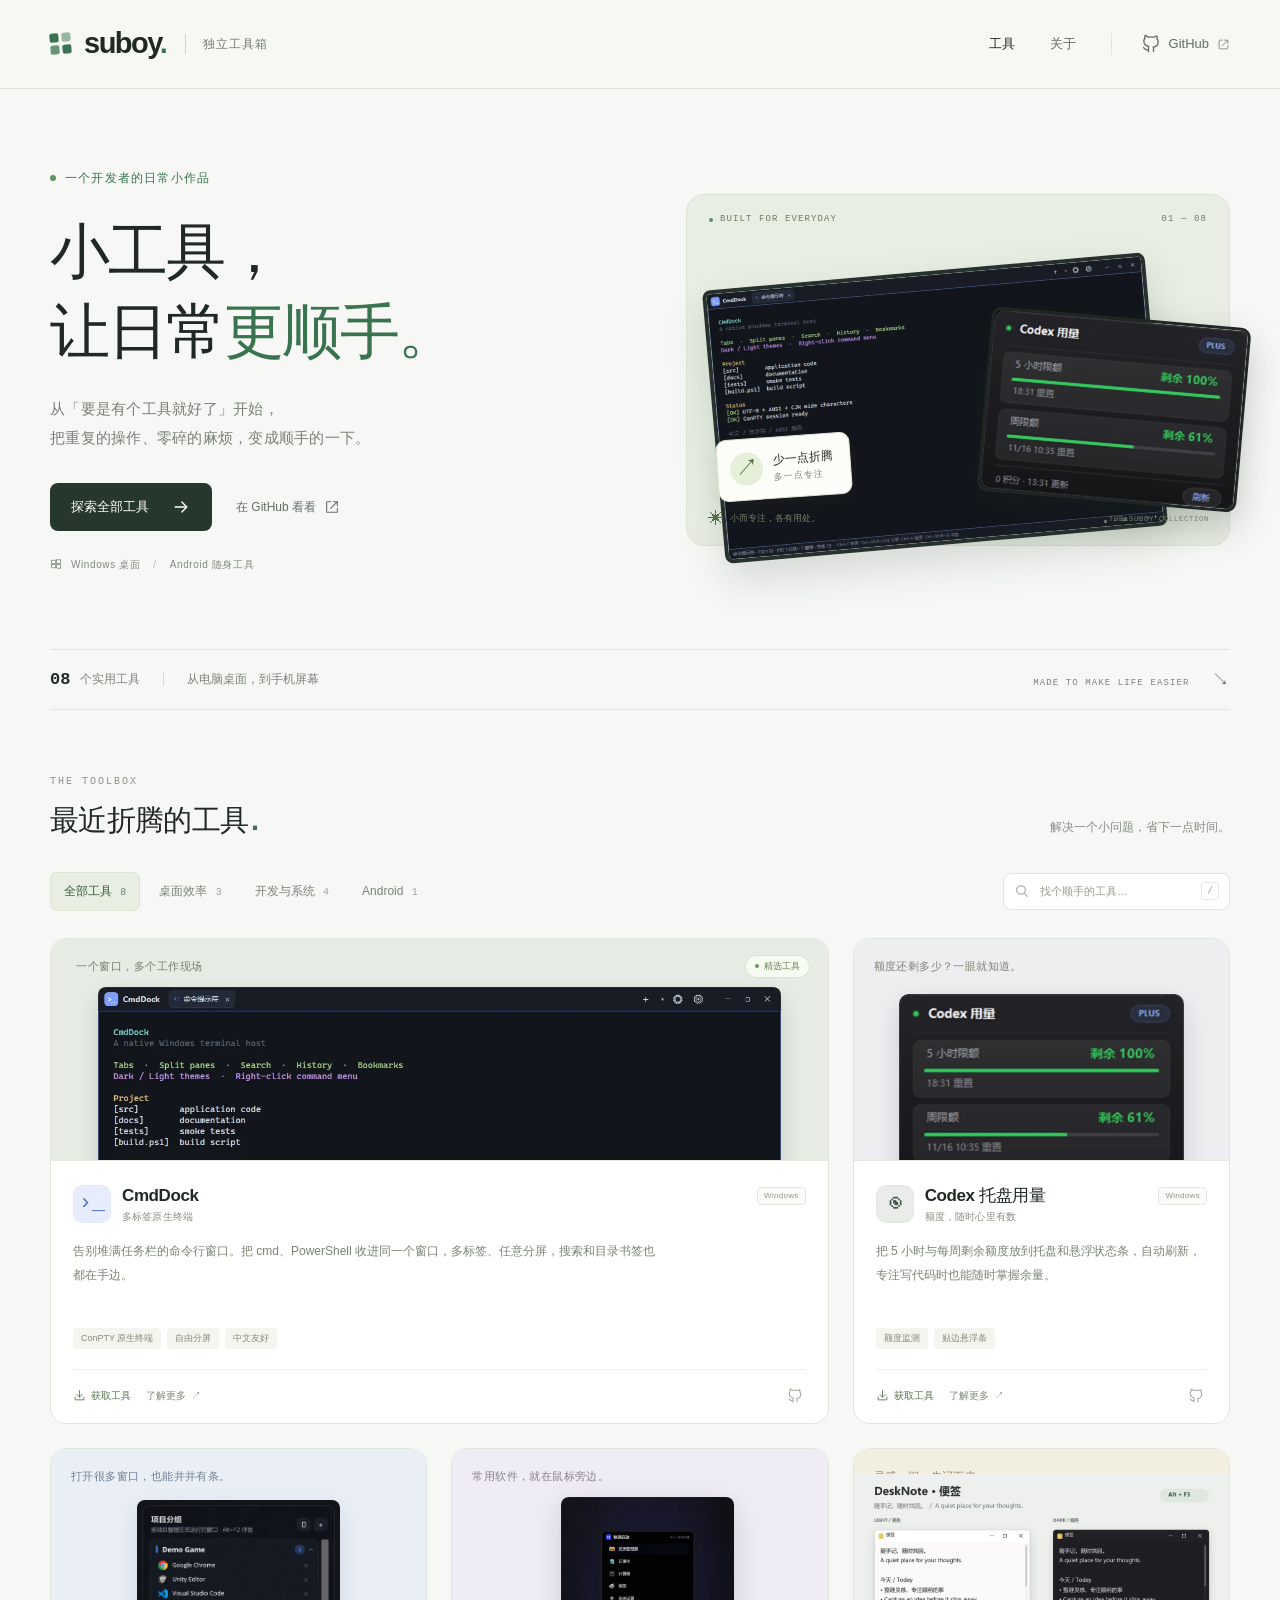
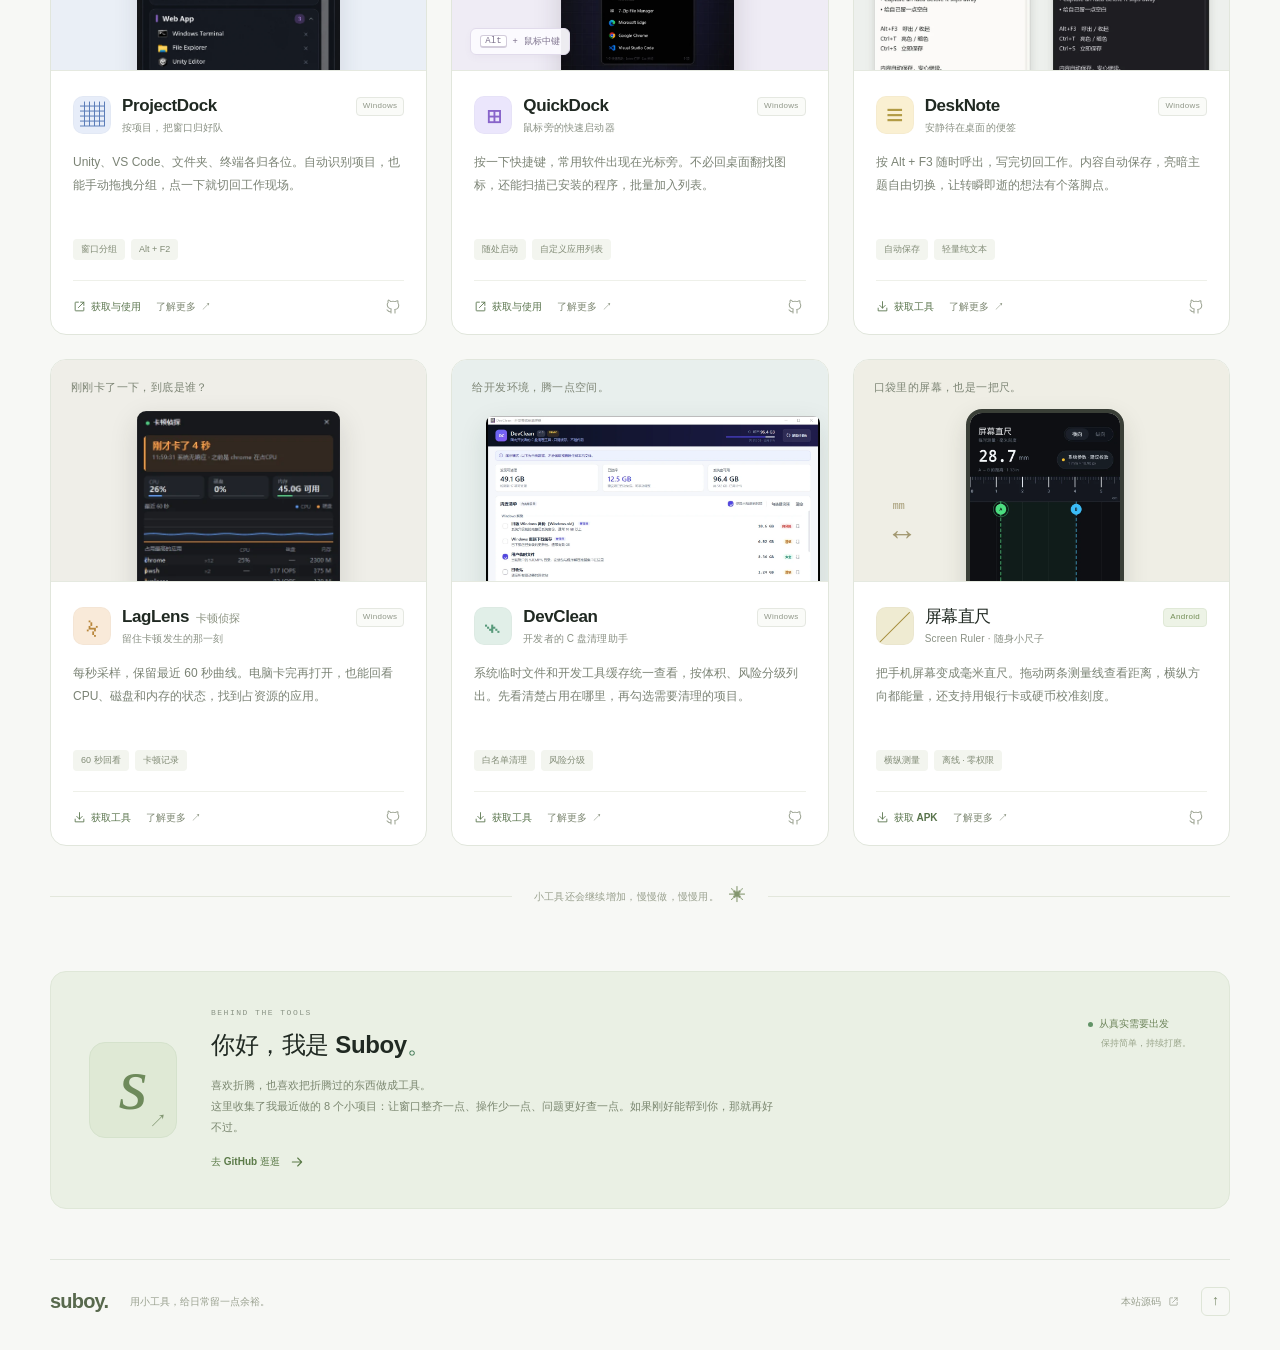
==== index.html @ eea3ead5 "Add search metadata and sitemap for Google discovery" ====
<!DOCTYPE html>
<html lang="zh-CN">
<head>
  <meta charset="UTF-8">
  <meta name="viewport" content="width=device-width, initial-scale=1">
  <meta name="theme-color" content="#f7f8f5">
  <meta name="description" content="Suboy 的个人工具箱：介绍 CmdDock、Codex 托盘用量、DeskNote、DevClean、LagLens、ProjectDock、QuickDock 和屏幕直尺。为 Windows 和 Android 做一些顺手的小工具。">
  <link rel="canonical" href="https://suboy1219.github.io/suboy/">
  <link rel="sitemap" type="application/xml" href="./sitemap.xml">
  <meta property="og:title" content="Suboy · 把日常，变顺手">
  <meta property="og:description" content="8 个从真实需要出发的小工具。终端、桌面、系统诊断，还有口袋里的直尺。">
  <meta property="og:type" content="website">
  <meta property="og:url" content="https://suboy1219.github.io/suboy/">
  <meta property="og:locale" content="zh_CN">
  <title>Suboy 工具箱 · Windows 效率工具与 Android 应用</title>
  <link rel="icon" href="./assets/favicon.svg" type="image/svg+xml">
  <link rel="stylesheet" href="./styles.css">
  <script src="./app.js" defer></script>
</head>
<body>
  <a class="skip-link" href="#tools">跳到工具列表</a>
  <svg class="icon-definitions" xmlns="http://www.w3.org/2000/svg" aria-hidden="true">
    <symbol id="i-arrow" viewBox="0 0 24 24"><path d="M5 12h14m-6-6 6 6-6 6"/></symbol>
    <symbol id="i-external" viewBox="0 0 24 24"><path d="M14 4h6v6m0-6L10 14m0-10H5a1 1 0 0 0-1 1v14a1 1 0 0 0 1 1h14a1 1 0 0 0 1-1v-5"/></symbol>
    <symbol id="i-download" viewBox="0 0 24 24"><path d="M12 3v12m-5-5 5 5 5-5M4 15v5h16v-5"/></symbol>
    <symbol id="i-search" viewBox="0 0 24 24"><circle cx="10.5" cy="10.5" r="6.5"/><path d="m16 16 4 4"/></symbol>
    <symbol id="i-github" viewBox="0 0 24 24"><path d="M9 19c-4.3 1.3-4.3-2.2-6-2.7m12 5v-3.5c0-1 .1-1.5-.5-2.1 3-.3 6.1-1.5 6.1-6.8 0-1.5-.5-2.7-1.4-3.6.2-.3.6-1.8-.1-3.6 0 0-1.1-.4-3.7 1.4a13 13 0 0 0-6.8 0C6 .3 4.9.7 4.9.7c-.7 1.8-.3 3.3-.1 3.6-.9.9-1.4 2.1-1.4 3.6 0 5.3 3.1 6.5 6.1 6.8-.5.5-.6 1.2-.5 2.1v4.5" transform="translate(0 1) scale(1 .94)"/></symbol>
    <symbol id="i-windows" viewBox="0 0 24 24"><path d="m3 5 8-1v7H3V5Zm10-1 8-1v8h-8V4ZM3 13h8v7l-8-1v-6Zm10 0h8v8l-8-1v-7Z"/></symbol>
    <symbol id="i-check" viewBox="0 0 24 24"><path d="m5 12 4 4L19 6"/></symbol>
    <symbol id="i-close" viewBox="0 0 24 24"><path d="m6 6 12 12M6 18 18 6"/></symbol>
  </svg>

  <header class="site-header">
    <div class="container header-inner">
      <a class="brand" href="#" aria-label="Suboy 首页"><span class="brand-mark" aria-hidden="true"><i></i><i></i><i></i><i></i></span><span>suboy<span class="brand-period">.</span></span><span class="brand-label">独立工具箱</span></a>
      <nav aria-label="主导航"><a class="nav-current" href="#tools">工具</a><a href="#about">关于</a><a class="nav-github" href="https://github.com/suboy1219" target="_blank" rel="noopener noreferrer"><svg class="icon"><use href="#i-github"/></svg>GitHub<svg class="icon small"><use href="#i-external"/></svg></a></nav>
    </div>
  </header>

  <main>
    <section class="hero container" aria-labelledby="hero-title">
      <div class="hero-copy">
        <p class="eyebrow"><span class="status-dot"></span>一个开发者的日常小作品</p>
        <h1 id="hero-title">小工具，<br>让日常<span class="green">更顺手。</span></h1>
        <p class="hero-description">从「要是有个工具就好了」开始，<br class="desktop-break">把重复的操作、零碎的麻烦，变成顺手的一下。</p>
        <div class="hero-actions"><a class="button button-dark" href="#tools">探索全部工具<svg class="icon"><use href="#i-arrow"/></svg></a><a class="hero-source" href="https://github.com/suboy1219" target="_blank" rel="noopener noreferrer">在 GitHub 看看<svg class="icon small"><use href="#i-external"/></svg></a></div>
        <p class="hero-footnote"><svg class="icon small"><use href="#i-windows"/></svg>Windows 桌面<span class="separator">/</span>Android 随身工具</p>
      </div>
      <figure class="hero-visual" aria-label="CmdDock 和 Codex 托盘用量的界面展示">
        <div class="visual-topline"><span><span class="status-dot"></span> BUILT FOR EVERYDAY</span><span>01 — 08</span></div>
        <div class="terminal-preview"><img src="./assets/cmd-dock.webp" width="1180" height="720" alt="CmdDock 原生终端的暗色界面" fetchpriority="high"></div>
        <div class="usage-preview"><img src="./assets/codex-taskbar.webp" width="640" height="452" alt="Codex 托盘用量面板，展示五小时与每周剩余额度"></div>
        <div class="visual-sticker"><span class="sticker-icon">↗</span><div>少一点折腾<span>多一点专注</span></div></div>
        <figcaption><span class="mini-cross">✳</span>小而专注，各有用处。<span class="visual-caption-right">THE SUBOY COLLECTION</span></figcaption>
      </figure>
    </section>

    <div class="collection-strip container"><p><span class="strip-number">08</span> 个实用工具<span class="strip-divider"></span>从电脑桌面，到手机屏幕</p><span class="strip-note">MADE TO MAKE LIFE EASIER <span>↘</span></span></div>

    <section class="tools-section container" id="tools" aria-labelledby="tools-title">
      <div class="section-heading"><div><p class="section-kicker">THE TOOLBOX</p><h2 id="tools-title">最近折腾的工具<span class="heading-dot">.</span></h2></div><p>解决一个小问题，省下一点时间。</p></div>
      <div class="toolbar" hidden>
        <div class="filters" role="group" aria-label="按工具类别筛选">
          <button class="filter active" type="button" data-filter="all" aria-pressed="true">全部工具 <span>8</span></button>
          <button class="filter" type="button" data-filter="desktop" aria-pressed="false">桌面效率 <span>3</span></button>
          <button class="filter" type="button" data-filter="dev" aria-pressed="false">开发与系统 <span>4</span></button>
          <button class="filter" type="button" data-filter="android" aria-pressed="false">Android <span>1</span></button>
        </div>
        <label class="search-box"><svg class="icon"><use href="#i-search"/></svg><input id="tool-search" type="search" placeholder="找个顺手的工具…" aria-label="搜索工具" maxlength="100" autocomplete="off"><span class="search-hint" aria-hidden="true">/</span></label>
      </div>
      <p class="sr-only" id="results-status" role="status" aria-live="polite" aria-atomic="true">显示全部 8 个工具</p>

      <div class="tool-grid" id="tool-grid">
        <article class="tool-card featured" data-id="cmd-dock" data-category="dev" data-keywords="terminal powershell cmd 终端 命令行 分屏">
          <div class="card-visual terminal-visual"><span class="visual-label">一个窗口，多个工作现场</span><img src="./assets/cmd-dock.webp" width="1180" height="720" alt="CmdDock 暗色终端界面" loading="lazy"><span class="featured-label"><span class="status-dot"></span>精选工具</span></div>
          <div class="card-content"><div class="card-title-row"><span class="app-icon cmd-icon" aria-hidden="true">›_</span><div><h3>CmdDock</h3><span class="tool-subtitle">多标签原生终端</span></div><span class="platform">Windows</span></div><p class="card-description">告别堆满任务栏的命令行窗口。把 cmd、PowerShell 收进同一个窗口，多标签、任意分屏，搜索和目录书签也都在手边。</p><div class="tags"><span>ConPTY 原生终端</span><span>自由分屏</span><span>中文友好</span></div><div class="card-footer"><a class="download-link" href="https://github.com/suboy1219/cmd-dock/releases/latest" target="_blank" rel="noopener noreferrer"><svg class="icon small"><use href="#i-download"/></svg>获取工具</a><button type="button" class="detail-button" hidden>了解更多 <span aria-hidden="true">↗</span></button><a class="source-link" href="https://github.com/suboy1219/cmd-dock" target="_blank" rel="noopener noreferrer" aria-label="CmdDock 源码"><svg class="icon"><use href="#i-github"/></svg></a></div></div>
        </article>

        <article class="tool-card" data-id="codex-taskbar" data-category="dev" data-keywords="codex ai quota 额度 用量 托盘 5h weekly">
          <div class="card-visual codex-visual"><div class="preview-caption">额度还剩多少？一眼就知道。</div><img src="./assets/codex-taskbar.webp" width="640" height="452" alt="Codex 托盘用量界面示例" loading="lazy"></div>
          <div class="card-content"><div class="card-title-row"><span class="app-icon codex-icon" aria-hidden="true">◉</span><div><h3>Codex 托盘用量</h3><span class="tool-subtitle">额度，随时心里有数</span></div><span class="platform">Windows</span></div><p class="card-description">把 5 小时与每周剩余额度放到托盘和悬浮状态条，自动刷新，专注写代码时也能随时掌握余量。</p><div class="tags"><span>额度监测</span><span>贴边悬浮条</span></div><div class="card-footer"><a class="download-link" href="https://github.com/suboy1219/codex-taskbar/releases/latest" target="_blank" rel="noopener noreferrer"><svg class="icon small"><use href="#i-download"/></svg>获取工具</a><button type="button" class="detail-button" hidden>了解更多 <span aria-hidden="true">↗</span></button><a class="source-link" href="https://github.com/suboy1219/codex-taskbar" target="_blank" rel="noopener noreferrer" aria-label="Codex 托盘用量源码"><svg class="icon"><use href="#i-github"/></svg></a></div></div>
        </article>

        <article class="tool-card" data-id="project-dock" data-category="desktop" data-keywords="项目 窗口 分组 切换 unity vscode alt f2">
          <div class="card-visual project-visual"><div class="preview-caption">打开很多窗口，也能井井有条。</div><img src="./assets/project-dock.webp" width="915" height="1719" alt="ProjectDock 按项目归组的窗口列表，项目名为演示内容" loading="lazy"></div>
          <div class="card-content"><div class="card-title-row"><span class="app-icon project-icon" aria-hidden="true">▦</span><div><h3>ProjectDock</h3><span class="tool-subtitle">按项目，把窗口归好队</span></div><span class="platform">Windows</span></div><p class="card-description">Unity、VS Code、文件夹、终端各归各位。自动识别项目，也能手动拖拽分组，点一下就切回工作现场。</p><div class="tags"><span>窗口分组</span><span>Alt + F2</span></div><div class="card-footer"><a class="download-link" href="https://github.com/suboy1219/project-dock" target="_blank" rel="noopener noreferrer"><svg class="icon small"><use href="#i-external"/></svg>获取与使用</a><button type="button" class="detail-button" hidden>了解更多 <span aria-hidden="true">↗</span></button><a class="source-link" href="https://github.com/suboy1219/project-dock" target="_blank" rel="noopener noreferrer" aria-label="ProjectDock 源码"><svg class="icon"><use href="#i-github"/></svg></a></div></div>
        </article>

        <article class="tool-card" data-id="quick-dock" data-category="desktop" data-keywords="启动器 launcher 快捷 程序 鼠标 alt 中键">
          <div class="card-visual quick-visual"><div class="preview-caption">常用软件，就在鼠标旁边。</div><img src="./assets/quick-dock.webp" width="560" height="650" alt="QuickDock 鼠标旁的快速启动菜单" loading="lazy"><span class="shortcut-chip"><kbd>Alt</kbd><span>+</span><span>鼠标中键</span></span></div>
          <div class="card-content"><div class="card-title-row"><span class="app-icon quick-icon" aria-hidden="true">⊞</span><div><h3>QuickDock</h3><span class="tool-subtitle">鼠标旁的快速启动器</span></div><span class="platform">Windows</span></div><p class="card-description">按一下快捷键，常用软件出现在光标旁。不必回桌面翻找图标，还能扫描已安装的程序，批量加入列表。</p><div class="tags"><span>随处启动</span><span>自定义应用列表</span></div><div class="card-footer"><a class="download-link" href="https://github.com/suboy1219/quick-dock" target="_blank" rel="noopener noreferrer"><svg class="icon small"><use href="#i-external"/></svg>获取与使用</a><button type="button" class="detail-button" hidden>了解更多 <span aria-hidden="true">↗</span></button><a class="source-link" href="https://github.com/suboy1219/quick-dock" target="_blank" rel="noopener noreferrer" aria-label="QuickDock 源码"><svg class="icon"><use href="#i-github"/></svg></a></div></div>
        </article>

        <article class="tool-card" data-id="desk-note" data-category="desktop" data-keywords="note 便签 笔记 灵感 文本 alt f3 自动保存">
          <div class="card-visual note-visual"><div class="preview-caption">灵感一闪，先记下来。</div><img src="./assets/desk-note.webp" width="1040" height="780" alt="DeskNote 亮色和暗色主题界面示意，非实机截图" loading="lazy"></div>
          <div class="card-content"><div class="card-title-row"><span class="app-icon note-icon" aria-hidden="true">≡</span><div><h3>DeskNote</h3><span class="tool-subtitle">安静待在桌面的便签</span></div><span class="platform">Windows</span></div><p class="card-description">按 Alt + F3 随时呼出，写完切回工作。内容自动保存，亮暗主题自由切换，让转瞬即逝的想法有个落脚点。</p><div class="tags"><span>自动保存</span><span>轻量纯文本</span></div><div class="card-footer"><a class="download-link" href="https://github.com/suboy1219/desk-note/releases/latest" target="_blank" rel="noopener noreferrer"><svg class="icon small"><use href="#i-download"/></svg>获取工具</a><button type="button" class="detail-button" hidden>了解更多 <span aria-hidden="true">↗</span></button><a class="source-link" href="https://github.com/suboy1219/desk-note" target="_blank" rel="noopener noreferrer" aria-label="DeskNote 源码"><svg class="icon"><use href="#i-github"/></svg></a></div></div>
        </article>

        <article class="tool-card" data-id="lag-lens" data-category="dev" data-keywords="卡顿 性能 cpu 内存 硬盘 监控 托盘 诊断">
          <div class="card-visual lag-visual"><div class="preview-caption">刚刚卡了一下，到底是谁？</div><img src="./assets/lag-lens.webp" width="420" height="586" alt="LagLens 卡顿诊断面板，使用模拟负载数据" loading="lazy"></div>
          <div class="card-content"><div class="card-title-row"><span class="app-icon lag-icon" aria-hidden="true">ϟ</span><div><h3>LagLens <span class="title-alias">卡顿侦探</span></h3><span class="tool-subtitle">留住卡顿发生的那一刻</span></div><span class="platform">Windows</span></div><p class="card-description">每秒采样，保留最近 60 秒曲线。电脑卡完再打开，也能回看 CPU、磁盘和内存的状态，找到占资源的应用。</p><div class="tags"><span>60 秒回看</span><span>卡顿记录</span></div><div class="card-footer"><a class="download-link" href="https://github.com/suboy1219/lag-lens/releases/latest" target="_blank" rel="noopener noreferrer"><svg class="icon small"><use href="#i-download"/></svg>获取工具</a><button type="button" class="detail-button" hidden>了解更多 <span aria-hidden="true">↗</span></button><a class="source-link" href="https://github.com/suboy1219/lag-lens" target="_blank" rel="noopener noreferrer" aria-label="LagLens 源码"><svg class="icon"><use href="#i-github"/></svg></a></div></div>
        </article>

        <article class="tool-card" data-id="dev-clean" data-category="dev" data-keywords="DevClean C盘 清理 缓存 npm gradle docker 磁盘 空间">
          <div class="card-visual clean-visual"><div class="preview-caption">给开发环境，腾一点空间。</div><img src="./assets/dev-clean.webp" width="1200" height="840" alt="DevClean 缓存清理界面，容量及缓存为演示数据" loading="lazy"></div>
          <div class="card-content"><div class="card-title-row"><span class="app-icon clean-icon" aria-hidden="true">⌁</span><div><h3>DevClean</h3><span class="tool-subtitle">开发者的 C 盘清理助手</span></div><span class="platform">Windows</span></div><p class="card-description">系统临时文件和开发工具缓存统一查看，按体积、风险分级列出。先看清楚占用在哪里，再勾选需要清理的项目。</p><div class="tags"><span>白名单清理</span><span>风险分级</span></div><div class="card-footer"><a class="download-link" href="https://github.com/suboy1219/DevClean/releases/latest" target="_blank" rel="noopener noreferrer"><svg class="icon small"><use href="#i-download"/></svg>获取工具</a><button type="button" class="detail-button" hidden>了解更多 <span aria-hidden="true">↗</span></button><a class="source-link" href="https://github.com/suboy1219/DevClean" target="_blank" rel="noopener noreferrer" aria-label="DevClean 源码"><svg class="icon"><use href="#i-github"/></svg></a></div></div>
        </article>

        <article class="tool-card" data-id="screen-ruler" data-category="android" data-keywords="直尺 测量 毫米 mm 标尺 尺子 android 安卓 手机">
          <div class="card-visual ruler-visual"><div class="preview-caption">口袋里的屏幕，也是一把尺。</div><img src="./assets/screen-ruler.webp" width="540" height="1170" alt="屏幕直尺 Android 应用，两条测量线显示毫米距离" loading="lazy"><span class="ruler-decoration" aria-hidden="true">mm<br><b>↔</b></span></div>
          <div class="card-content"><div class="card-title-row"><span class="app-icon ruler-icon" aria-hidden="true">╱</span><div><h3>屏幕直尺</h3><span class="tool-subtitle">Screen Ruler · 随身小尺子</span></div><span class="platform android-platform">Android</span></div><p class="card-description">把手机屏幕变成毫米直尺。拖动两条测量线查看距离，横纵方向都能量，还支持用银行卡或硬币校准刻度。</p><div class="tags"><span>横纵测量</span><span>离线 · 零权限</span></div><div class="card-footer"><a class="download-link" href="https://github.com/suboy1219/screen-ruler/blob/main/dist/ScreenRuler-1.0.1.apk" target="_blank" rel="noopener noreferrer"><svg class="icon small"><use href="#i-download"/></svg>获取 APK</a><button type="button" class="detail-button" hidden>了解更多 <span aria-hidden="true">↗</span></button><a class="source-link" href="https://github.com/suboy1219/screen-ruler" target="_blank" rel="noopener noreferrer" aria-label="屏幕直尺源码"><svg class="icon"><use href="#i-github"/></svg></a></div></div>
        </article>
      </div>
      <div class="empty-state" id="empty-state" hidden><svg class="icon"><use href="#i-search"/></svg><h3>暂时没有找到这个工具</h3><p>换个关键词，或者看看全部工具。</p><button type="button" class="button button-dark" id="reset-search">查看全部工具</button></div>
      <div class="collection-end"><span></span><p>小工具还会继续增加，慢慢做，慢慢用。<span aria-hidden="true">✳</span></p><span></span></div>
    </section>

    <section class="about-section container" id="about" aria-labelledby="about-title">
      <div class="about-monogram" aria-hidden="true">s<span>↗</span></div>
      <div class="about-copy"><p class="section-kicker">BEHIND THE TOOLS</p><h2 id="about-title">你好，我是 Suboy<span class="green">。</span></h2><p>喜欢折腾，也喜欢把折腾过的东西做成工具。<br>这里收集了我最近做的 8 个小项目：让窗口整齐一点、操作少一点、问题更好查一点。如果刚好能帮到你，那就再好不过。</p><a href="https://github.com/suboy1219" target="_blank" rel="noopener noreferrer">去 GitHub 逛逛<svg class="icon small"><use href="#i-arrow"/></svg></a></div>
      <div class="about-note"><span class="status-dot"></span>从真实需要出发<span>保持简单，持续打磨。</span></div>
    </section>
  </main>

  <footer class="site-footer container"><a class="footer-brand" href="#">suboy.</a><p>用小工具，给日常留一点余裕。</p><a href="https://github.com/suboy1219/suboy" target="_blank" rel="noopener noreferrer">本站源码<svg class="icon small"><use href="#i-external"/></svg></a><a class="back-top" href="#" aria-label="回到顶部">↑</a></footer>

  <dialog class="tool-dialog" id="tool-dialog" aria-labelledby="dialog-title" aria-describedby="dialog-description"><button class="dialog-close" type="button" aria-label="关闭工具详情" autofocus><svg class="icon"><use href="#i-close"/></svg></button><div id="dialog-content"></div></dialog>
</body>
</html>
---- styles.css ----
@charset "UTF-8";

:root{color-scheme:light;--bg:#f7f8f5;--paper:#fff;--ink:#202922;--muted:#717970;--green:#39734f;--line:#e1e6dd;--soft:#edf1e9;--radius:16px;font-family:Inter,"Segoe UI","PingFang SC","Microsoft YaHei",sans-serif;font-synthesis:none}
*,*::before,*::after{box-sizing:border-box}html{scroll-behavior:smooth;scroll-padding-top:100px}body{margin:0;background:var(--bg);color:var(--ink);font-size:14px;line-height:1.7;-webkit-font-smoothing:antialiased}body.modal-open{overflow:hidden}a{color:inherit;text-decoration:none}button,input{font:inherit}button,a,input{-webkit-tap-highlight-color:transparent}button{cursor:pointer}button:disabled{cursor:default}a,button,input{touch-action:manipulation}button{color:inherit}button:focus-visible,a:focus-visible,input:focus-visible{outline:3px solid #49825f;outline-offset:4px}img{display:block;max-width:100%;height:auto}figure,p,h1,h2,h3{margin:0}button{border:0}svg.icon{width:20px;height:20px;fill:none;stroke:currentColor;stroke-width:1.6;stroke-linecap:round;stroke-linejoin:round;flex:none}svg.small{width:16px;height:16px}.icon-definitions{position:absolute;width:0;height:0;overflow:hidden}.container{width:min(1180px,calc(100% - 80px));margin-inline:auto}.sr-only{position:absolute;width:1px;height:1px;margin:-1px;padding:0;clip:rect(0,0,0,0);overflow:hidden;white-space:nowrap;border:0}[hidden]{display:none!important}::selection{background:#d9ebd3;color:#203e29}
.skip-link{position:fixed;top:10px;left:10px;transform:translateY(-160%);z-index:20;padding:10px 20px;background:var(--ink);color:#fff;border-radius:8px}.skip-link:focus{transform:none}.site-header{border-bottom:1px solid var(--line);background:rgba(247,248,245,.95)}.header-inner{height:88px;display:flex;align-items:center;justify-content:space-between}.brand{display:flex;align-items:center;gap:12px;font-size:29px;font-weight:750;letter-spacing:-1.5px}.brand-period{color:var(--green)}.brand-label{font-size:12px;letter-spacing:1px;color:var(--muted);font-weight:400;border-left:1px solid #ced6ca;padding-left:17px;margin-left:7px}.brand-mark{display:grid;grid-template-columns:repeat(2,9px);gap:3px;transform:rotate(-5deg);margin-right:1px}.brand-mark i{width:9px;height:9px;border-radius:2px;background:var(--green)}.brand-mark i:nth-child(2){opacity:.5}.brand-mark i:nth-child(3){opacity:.75}nav{display:flex;align-items:center;gap:35px;font-size:13px}nav>a{color:#616b60;transition:color .2s}nav>a:hover,.nav-current{color:var(--ink)}.nav-current{font-weight:650}.nav-github{display:flex;align-items:center;gap:8px;border-left:1px solid var(--line);padding-left:29px}.nav-github .small{width:13px;height:13px;color:#80897e}
.hero{display:grid;grid-template-columns:1.05fr 1fr;gap:65px;padding-top:79px;padding-bottom:76px;align-items:center}.eyebrow{font-size:12px;color:var(--green);display:flex;align-items:center;gap:9px;letter-spacing:1.2px;margin-bottom:24px}.status-dot{display:inline-block;width:6px;height:6px;background:#629367;border-radius:50%;flex:none}.hero h1{font-size:clamp(42px,4.7vw,64px);font-weight:750;line-height:1.32;letter-spacing:-2px}.green{color:var(--green)}.hero h1 .green{position:relative;white-space:nowrap}.hero-description{font-size:15px;line-height:1.95;letter-spacing:.25px;color:#788074;margin-top:23px}.hero-actions{display:flex;align-items:center;gap:24px;margin-top:30px}.button{display:inline-flex;align-items:center;justify-content:center;gap:22px;border-radius:8px;padding:13px 21px;font-size:13px;font-weight:550;transition:background .2s,transform .2s}.button:hover{transform:translateY(-2px)}.button-dark{background:#26382b;color:white}.button-dark:hover{background:#38573f}.hero-source{display:flex;align-items:center;gap:8px;font-size:12px;color:#626e60}.hero-source:hover{color:var(--green)}.hero-footnote{display:flex;align-items:center;gap:9px;margin-top:25px;color:#828b7d;font-size:10px;letter-spacing:.6px}.hero-footnote svg{width:12px;height:12px}.separator{margin-inline:4px;color:#b2baac}
.hero-visual{height:352px;position:relative;border:1px solid #dce5d5;border-radius:18px;background-color:#e9eee4;background-image:radial-gradient(#b7c5b2 .7px,transparent .7px);background-size:16px 16px;isolation:isolate}.visual-topline{position:absolute;left:22px;right:22px;top:18px;display:flex;align-items:center;justify-content:space-between;color:#6a7f61;font:9px/1.5 Consolas,monospace;letter-spacing:1.1px}.visual-topline>span:first-child{display:flex;align-items:center;gap:7px}.visual-topline .status-dot{width:4px;height:4px}.terminal-preview{position:absolute;top:76px;left:26px;width:82%;transform:rotate(-5deg);border-radius:8px;overflow:hidden;box-shadow:0 18px 40px #1d352329;border:4px solid #26302c}.usage-preview{position:absolute;top:122px;right:-15px;width:48%;transform:rotate(5deg);box-shadow:0 15px 36px #1b2b2640;border:3px solid #202722;border-radius:10px;overflow:hidden}.visual-sticker{position:absolute;bottom:48px;left:30px;display:flex;align-items:center;gap:10px;background:#fcfdf8;padding:12px 17px 12px 12px;border:1px solid #e0e7d9;border-radius:10px;box-shadow:0 6px 16px #5d715616;transform:rotate(-4deg);font-size:12px;font-weight:600}.sticker-icon{font-size:23px;border-radius:50%;background:#e5efda;width:33px;height:33px;text-align:center;color:#4e6f41;line-height:31px}.visual-sticker div>span{display:block;font-size:9px;letter-spacing:1px;color:#7b8776;font-weight:400}.hero-visual figcaption{position:absolute;bottom:13px;left:21px;right:20px;display:flex;align-items:center;gap:6px;color:#72816a;font-size:9px}.mini-cross{font-size:16px;color:#526e46}.visual-caption-right{margin-left:auto;font:7px Consolas,monospace;letter-spacing:.8px}
.collection-strip{border-block:1px solid var(--line);padding-block:18px;display:flex;align-items:center;justify-content:space-between;color:#7b8476;font-size:12px}.collection-strip p{display:flex;align-items:center;gap:7px}.strip-number{font:600 17px Consolas,monospace;color:var(--ink);margin-right:3px}.strip-divider{height:13px;width:1px;background:#d5ddcf;margin-inline:16px}.strip-note{font:9px Consolas,monospace;letter-spacing:1.1px}.strip-note>span{font-size:17px;margin-left:16px;color:#608155}
.tools-section{padding-top:64px;padding-bottom:60px}.section-heading{display:flex;align-items:end;justify-content:space-between;gap:24px;margin-bottom:30px}.section-kicker{font:10px/1.5 Consolas,monospace;letter-spacing:2px;color:#8b9486;margin-bottom:10px}.section-heading h2{font-size:29px;line-height:1.5;letter-spacing:-.7px;font-weight:650}.heading-dot{color:var(--green);padding-left:3px}.section-heading>p{font-size:12px;color:#858c80;margin-bottom:5px}.toolbar{display:flex;justify-content:space-between;align-items:center;gap:20px;margin-bottom:27px}.filters{display:flex;align-items:center;gap:5px;flex-wrap:wrap}.filter{font-size:12px;background:transparent;white-space:nowrap;color:#7b8376;padding:8px 13px;border-radius:7px;border:1px solid transparent;transition:background .2s,color .2s}.filter span{font:10px Consolas,monospace;margin-left:5px;opacity:.7}.filter:hover{background:#eaf0e4;color:#3a5e3f}.filter.active{background:#e8eee1;border-color:#dce5d2;color:#385d3c;font-weight:600}.search-box{display:flex;align-items:center;background:#fff;border:1px solid #e1e5dc;border-radius:8px;gap:8px;padding:8px 10px;color:#9da497}.search-box .icon{width:16px;height:16px}.search-box input{width:155px;min-width:0;border:0;background:transparent;outline:none;font-size:11px;color:#495542;line-height:1.6}.search-box:focus-within{outline:2px solid #698b61;outline-offset:2px}.search-box input:focus-visible{outline:none}.search-box input::placeholder{color:#959d8c}.search-hint{display:flex;align-items:center;justify-content:center;font:10px Consolas,monospace;border:1px solid #e6e9e2;border-radius:3px;width:18px;height:18px;color:#9da694}
.tool-grid{display:grid;grid-template-columns:repeat(3,minmax(0,1fr));gap:24px}.tool-card{background:var(--paper);border:1px solid #e1e6dc;border-radius:var(--radius);overflow:hidden;display:flex;flex-direction:column;transition:box-shadow .2s,border-color .2s,transform .2s;min-width:0}.tool-card:hover{border-color:#bdceb6;box-shadow:0 10px 30px #39512b0b;transform:translateY(-3px)}.tool-card.featured{grid-column:span 2}.tool-grid.is-filtered .featured{grid-column:auto}.card-visual{height:222px;position:relative;overflow:hidden;flex:none;border-bottom:1px solid #e5e9e0;background:#eef1eb}.card-visual img{position:absolute;transition:transform .35s}.tool-card:hover .card-visual img{transform:translateY(-4px)}.terminal-visual{background:#e6ebe3}.terminal-visual img{width:88%;top:48px;left:6%;border-radius:8px 8px 0 0;box-shadow:0 9px 20px #1c2c2b25}.visual-label{position:absolute;top:18px;left:25px;color:#74816c;font-size:11px;letter-spacing:.5px}.featured-label{position:absolute;right:18px;top:16px;background:#fbfff5d9;border:1px solid #d7e2cf;color:#687f54;border-radius:20px;padding:3px 9px;font-size:9px;display:flex;align-items:center;gap:5px}.featured-label .status-dot{width:4px;height:4px}.preview-caption{position:absolute;top:18px;left:20px;right:20px;font-size:11px;color:#7d8575;letter-spacing:.4px}.codex-visual{background:#edeef0}.codex-visual img{top:55px;left:12%;width:76%;border-radius:10px;box-shadow:0 9px 24px #1a1d2726}.project-visual{background:#eaeff6}.project-visual .preview-caption{color:#718094}.project-visual img{top:51px;left:23%;width:54%;box-shadow:0 10px 25px #29385120;border-radius:8px}.quick-visual{background:#efecf5}.quick-visual .preview-caption{color:#87808f}.quick-visual img{top:48px;left:29%;width:46%;box-shadow:0 9px 28px #2921362b;border-radius:8px}.shortcut-chip{position:absolute;bottom:15px;left:18px;display:flex;align-items:center;gap:6px;font-size:9px;background:#fcfbffef;color:#7e738e;border:1px solid #e1dbeb;border-radius:6px;padding:5px 9px;box-shadow:0 3px 7px #7563830b}.shortcut-chip kbd{font:9px Consolas,monospace;border:1px solid #d3cddb;border-bottom-width:2px;background:#fff;padding:0 4px;border-radius:3px}.note-visual{background:#f3efdf}.note-visual .preview-caption{color:#938763}.note-visual img{width:100%;top:25px;left:0}.lag-visual{background:#efeee8}.lag-visual img{top:51px;left:23%;width:54%;border-radius:9px;box-shadow:0 10px 28px #26272026}.clean-visual{background:#e8efed}.clean-visual img{top:56px;left:9%;width:89%;border-radius:7px;box-shadow:0 10px 28px #17342920}.ruler-visual{background:#efeee5}.ruler-visual img{top:49px;left:30%;width:42%;border-radius:16px;border:4px solid #3a3f37;box-shadow:0 10px 24px #2d362b26}.ruler-decoration{position:absolute;bottom:23px;left:39px;color:#a29871;font:10px Consolas,monospace}.ruler-decoration b{font-size:31px;line-height:1.5;font-weight:400}.card-content{padding:22px 22px 15px;display:flex;flex-direction:column;flex:1}.card-title-row{display:flex;align-items:center;gap:11px;margin-bottom:15px}.app-icon{width:38px;height:38px;display:inline-flex;align-items:center;justify-content:center;border-radius:10px;font-size:25px;line-height:1;flex:none;box-shadow:inset 0 0 0 1px #00000005}.cmd-icon{background:#e7edfc;color:#5479ca;font-family:Consolas,monospace;font-size:22px}.codex-icon{background:#e9ece8;color:#425445;font-size:27px}.project-icon{background:#e7edf9;color:#5b7db9}.quick-icon{background:#ebe6fc;color:#8864ca;font-size:30px}.note-icon{background:#faf0d2;color:#b29b44;font-size:30px}.lag-icon{background:#f9ead9;color:#b9873c;font-size:29px}.clean-icon{background:#e1efe8;color:#589a7b;font-size:33px}.ruler-icon{background:#efebd2;color:#a48c39;font-size:30px}.card-title-row h3{font-size:17px;font-weight:650;line-height:1.5;letter-spacing:-.4px}.tool-subtitle{font-size:10px;color:#8a9184;letter-spacing:.15px;display:block}.platform{font-size:8px;letter-spacing:.3px;border:1px solid #e5e8e1;color:#919889;background:#fafbf8;padding:1px 6px;line-height:1.8;border-radius:4px;margin-left:auto;align-self:flex-start;margin-top:4px}.android-platform{background:#edf3e6;color:#758f58;border-color:#e0e9d7}.title-alias{font-size:11px;color:#89907f;letter-spacing:0;font-weight:400;margin-left:3px}.card-description{font-size:12px;color:#7b8375;line-height:1.95;min-height:70px;margin-bottom:18px}.featured .card-description{max-width:590px}.tags{display:flex;flex-wrap:wrap;gap:6px;margin-top:auto;margin-bottom:20px}.tags span{font-size:9px;line-height:1.7;border-radius:4px;background:#f3f5ef;color:#828c77;padding:3px 8px}.card-footer{display:flex;align-items:center;gap:15px;padding-top:13px;border-top:1px solid #eef0e9;min-height:38px;font-size:10px}.download-link{display:flex;align-items:center;gap:5px;color:#58734b;font-weight:550}.download-link .icon{width:13px;height:13px}.download-link:hover{text-decoration:underline;text-underline-offset:4px}.detail-button{display:flex;align-items:center;gap:5px;font-size:10px;padding:4px 0;background:transparent;color:#7e8873}.detail-button:hover{color:#366842}.source-link{margin-left:auto;color:#a0a797;display:flex;padding:3px}.source-link .icon{width:16px;height:16px}.source-link:hover{color:#3b6348}.empty-state{text-align:center;padding:65px 20px;border:1px dashed #ccd9c4;border-radius:12px;background:#fff}.empty-state>.icon{width:34px;height:34px;color:#92a185;margin-inline:auto;margin-bottom:14px}.empty-state h3{font-size:19px}.empty-state p{color:var(--muted);margin:8px 0 22px;font-size:13px}.collection-end{display:flex;align-items:center;gap:22px;margin-top:36px}.collection-end>span{height:1px;background:#e3e7dc;flex:1}.collection-end p{font-size:10px;color:#99a08e;display:flex;align-items:center;gap:10px;letter-spacing:.3px}.collection-end p>span{font-size:17px;color:#83966e}
.about-section{display:flex;align-items:center;gap:34px;background:#eaf0e4;border:1px solid #dfe7d8;border-radius:var(--radius);padding:35px 38px;margin-bottom:50px}.about-monogram{width:88px;height:96px;flex:none;position:relative;border:1px solid #d5e2cc;background:#dfe9d5;border-radius:16px;font:italic 75px/1.1 Georgia,serif;color:#6e8a5b;text-align:center}.about-monogram>span{position:absolute;bottom:7px;right:9px;font:18px/1 sans-serif;color:#829772}.about-copy{flex:1}.about-copy .section-kicker{font-size:8px;letter-spacing:1.5px;margin-bottom:6px}.about-copy h2{font-size:24px;font-weight:600;letter-spacing:-.4px;margin-bottom:9px}.about-copy>p:not(.section-kicker){color:#7b8770;line-height:1.9;font-size:11px;max-width:570px}.about-copy>a{font-size:10px;color:#5c7b49;display:inline-flex;align-items:center;gap:9px;margin-top:16px;font-weight:550}.about-note{font-size:10px;color:#6d845a;align-self:start;padding-top:8px;white-space:nowrap}.about-note .status-dot{width:5px;height:5px;margin-right:6px}.about-note>span:last-child{display:block;margin-top:4px;margin-left:13px;font-size:9px;color:#9aa58b}.site-footer{display:flex;align-items:center;gap:22px;border-top:1px solid var(--line);padding-block:24px;margin-bottom:10px;font-size:10px;color:#99a08f}.footer-brand{font-weight:750;font-size:20px;letter-spacing:-.8px;color:#58694d}.site-footer>a:nth-last-child(2){display:flex;align-items:center;gap:7px;margin-left:auto}.site-footer svg{width:11px;height:11px}.back-top{border:1px solid #dee5d7;border-radius:6px;width:29px;height:29px;display:flex;align-items:center;justify-content:center;color:#7b8c6c;font-size:14px}.back-top:hover{background:#e7eddc}
.tool-dialog{width:min(810px,calc(100% - 36px));max-height:calc(100dvh - 48px);padding:0;border:1px solid #d5dfce;border-radius:18px;color:var(--ink);background:var(--bg);box-shadow:0 30px 100px #152b2850;overscroll-behavior:contain}.tool-dialog::backdrop{background:#1b2d239c;backdrop-filter:blur(5px)}.dialog-close{position:sticky;top:14px;float:right;margin:14px 14px -50px 0;z-index:2;width:34px;height:34px;display:grid;place-items:center;border:1px solid #dce3d5;border-radius:50%;background:#ffffffed;box-shadow:0 3px 8px #0000000a}.dialog-close:hover{background:#e1ebd9}.dialog-header{padding:34px 34px 25px}.dialog-header .card-title-row{padding-right:25px}.dialog-header h2{font-size:25px;line-height:1.4}.dialog-header .app-icon{width:46px;height:46px}.dialog-description{color:#6e7a65;font-size:13px;line-height:1.95}.dialog-image{margin:0 34px;padding:22px;background:#e9ede4;border:1px solid #dce4d4;border-radius:12px;display:flex;align-items:center;justify-content:center}.dialog-image img{max-height:420px;object-fit:contain;width:auto;max-width:100%;border-radius:5px}.image-caption{font-size:10px;color:#8e9883;margin:8px 34px 20px}.dialog-details{padding:0 34px 30px}.dialog-details h3{font-size:14px;margin-top:22px;margin-bottom:10px}.dialog-features{list-style:none;padding:0;margin:0;display:grid;gap:11px}.dialog-features li{font-size:12px;color:#727f67;display:flex;align-items:flex-start;gap:9px}.dialog-features .icon{color:#6f9360;width:15px;height:15px;margin-top:3px}.requirements{border-left:3px solid #b8caaa;padding:9px 13px;background:#eaf0e3;color:#79886c;font-size:11px;line-height:1.9}.dialog-actions{margin-top:23px;display:flex;gap:15px;align-items:center;flex-wrap:wrap}.dialog-actions>a:last-child{display:flex;align-items:center;gap:7px;font-size:12px;color:#738166}
@media(min-width:1500px){.hero{padding-block:90px}.hero-visual{height:385px}.terminal-preview{top:80px}.usage-preview{top:138px}}
@media(max-width:1100px){.container{width:calc(100% - 56px)}.hero{gap:35px;padding-block:60px}.hero h1{font-size:49px}.hero-visual{height:320px}.hero-actions{gap:18px}.hero-source{font-size:11px}.tool-grid{gap:18px}.card-content{padding:19px 17px 14px}.card-title-row{gap:9px}.card-title-row h3{font-size:15px}.tool-subtitle{font-size:9px}.app-icon{width:33px;height:33px}.platform{font-size:7px;padding-inline:4px}.title-alias{display:block;font-size:9px;line-height:1;margin:1px 0 3px}.search-box input{width:130px}.about-note{display:none}.card-visual{height:200px}.card-description{font-size:11px}.featured .card-description{min-height:64px}.tool-grid.is-filtered .featured .card-description{min-height:70px}.filter{padding-inline:10px}}
@media(max-width:850px){.hero{grid-template-columns:1fr 1fr;gap:28px}.hero h1{font-size:40px}.hero-description{font-size:12px}.hero-visual{height:280px}.terminal-preview{top:67px}.usage-preview{top:120px;right:-8px}.visual-sticker{bottom:44px;left:16px;padding:8px 11px;font-size:10px}.visual-caption-right{display:none}.hero-actions{gap:14px;flex-wrap:wrap}.hero-footnote{font-size:9px}.button{padding:11px 17px;font-size:12px}.tool-grid{grid-template-columns:repeat(2,minmax(0,1fr));gap:20px}.tool-card.featured{grid-column:auto}.card-visual{height:215px}.terminal-visual img{width:90%;left:5%;top:60px}.visual-label{font-size:10px;left:17px}.featured-label{right:12px;top:16px;font-size:8px}.card-title-row h3{font-size:17px}.tool-subtitle{font-size:10px}.card-content{padding:20px}.card-description{font-size:12px;min-height:70px}.app-icon{width:36px;height:36px}.platform{font-size:8px}.title-alias{display:inline;font-size:10px}.toolbar{flex-wrap:wrap;gap:14px}.filters{gap:6px}.search-box{width:100%;padding-block:10px}.search-box input{width:100%;flex:1}.search-hint{display:none}.section-heading{align-items:start}.section-heading>p{align-self:end;font-size:10px}.strip-note{font-size:7px;letter-spacing:.6px}.strip-divider{margin-inline:8px}.about-section{gap:25px;padding:30px}.tools-section{padding-top:45px}.card-footer{gap:13px}}
@media(max-width:600px){html{scroll-padding-top:25px}.container{width:calc(100% - 36px)}.header-inner{height:72px}.brand{font-size:27px;gap:9px}.brand-label{font-size:10px;padding-left:12px;margin-left:3px;letter-spacing:0}nav{gap:17px;font-size:12px}.nav-github{padding-left:0;border:0}.nav-github .icon:first-child{width:19px;height:19px}.nav-github{font-size:0;gap:0}.nav-github .small{display:none}.hero{grid-template-columns:1fr;padding-top:43px;padding-bottom:34px;gap:33px}.eyebrow{font-size:10px;margin-bottom:20px}.hero h1{font-size:clamp(38px,9.6vw,56px);letter-spacing:-1.5px;line-height:1.38}.hero-description{font-size:13px;margin-top:18px}.hero-actions{margin-top:22px;gap:25px}.hero-source{font-size:11px}.hero-footnote{margin-top:21px}.hero-visual{height:300px;width:100%;margin-top:5px}.terminal-preview{top:66px;left:22px;width:80%}.usage-preview{top:108px;right:12px;width:45%}.visual-topline{font-size:8px}.visual-sticker{left:24px;bottom:42px;font-size:11px}.visual-caption-right{display:block;font-size:6px}.collection-strip{padding-block:15px;font-size:10px}.strip-number{font-size:15px}.strip-divider{margin-inline:5px}.strip-note{display:none}.tools-section{padding-top:36px;padding-bottom:35px}.section-heading{margin-bottom:21px;display:block}.section-kicker{font-size:9px;margin-bottom:7px}.section-heading h2{font-size:26px}.section-heading>p{font-size:11px;margin-top:6px}.toolbar{gap:14px;margin-bottom:20px}.filters{gap:3px;width:100%;justify-content:space-between}.filter{padding:7px 8px;font-size:10px}.filter span{font-size:9px;margin-left:2px}.search-box{padding:10px 12px}.search-box input{font-size:12px}.tool-grid{grid-template-columns:minmax(0,1fr);gap:21px}.card-visual{height:232px}.card-content{padding:21px 22px 15px}.card-title-row h3{font-size:18px}.tool-subtitle{font-size:10px}.card-description{font-size:12px;min-height:0!important;margin-bottom:16px;line-height:1.95}.card-title-row{margin-bottom:14px;gap:11px}.app-icon{width:38px;height:38px}.tags{margin-bottom:16px}.tags span{font-size:10px}.platform{font-size:8px}.card-footer,.detail-button{font-size:11px}.card-footer{gap:23px}.card-footer .small{width:14px;height:14px}.terminal-visual img{width:88%;left:6%;top:52px}.codex-visual img{width:72%;left:14%;top:50px}.project-visual img{width:52%;left:24%}.quick-visual img{width:43%;left:29%}.note-visual img{top:12px}.lag-visual img{width:52%;left:24%}.clean-visual img{top:52px}.ruler-visual img{width:39%;left:32%}.featured-label{font-size:9px;top:16px;right:17px}.visual-label{top:19px}.collection-end{gap:12px;margin-top:25px}.collection-end p{font-size:8px;gap:5px;letter-spacing:0}.collection-end p>span{font-size:14px}.about-section{padding:26px 23px;gap:15px;align-items:start;margin-bottom:30px}.about-monogram{width:47px;height:54px;border-radius:11px;font-size:43px;margin-top:4px}.about-monogram>span{font-size:12px;bottom:5px;right:5px}.about-copy .section-kicker{font-size:7px;letter-spacing:1px}.about-copy h2{font-size:20px}.about-copy>p:not(.section-kicker){font-size:10px}.about-copy>p br{display:none}.site-footer{flex-wrap:wrap;gap:10px 15px;padding-block:20px;font-size:9px}.footer-brand{font-size:18px}.site-footer>p{font-size:8px}.site-footer>a:nth-last-child(2){font-size:8px}.back-top{display:none}.dialog-header{padding:30px 22px 20px}.dialog-header h2{font-size:22px}.dialog-header .card-title-row{padding-right:12px}.dialog-header .platform{display:none}.dialog-header .tool-subtitle{font-size:10px}.dialog-description{font-size:12px}.dialog-image{margin-inline:22px;padding:14px}.image-caption{margin-inline:22px;font-size:9px}.dialog-details{padding:0 22px 24px}.dialog-features li{font-size:11px}.tool-dialog{max-height:calc(100dvh - 30px)}.dialog-actions .button{gap:12px}.dialog-actions>a:last-child{font-size:11px}}
@media(prefers-reduced-motion:reduce){html{scroll-behavior:auto}*,*::before,*::after{transition:none!important;animation:none!important}}
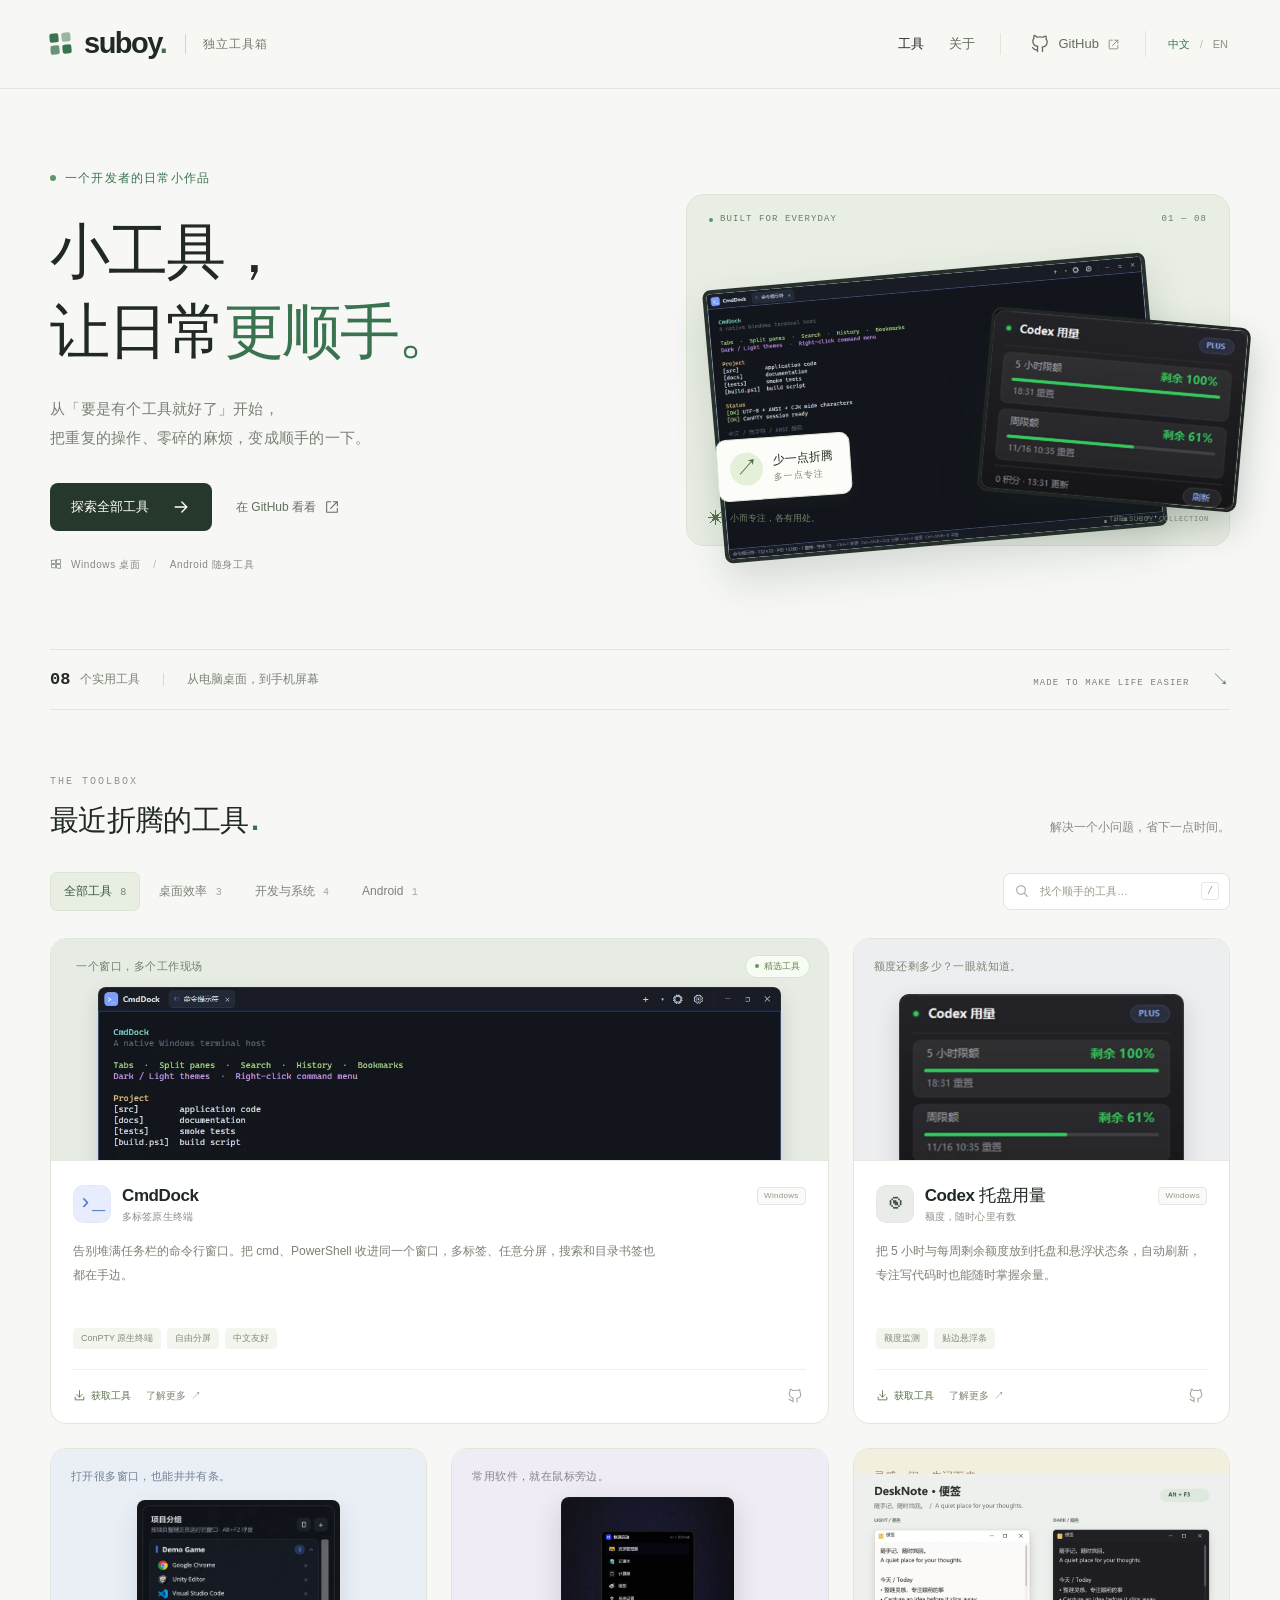
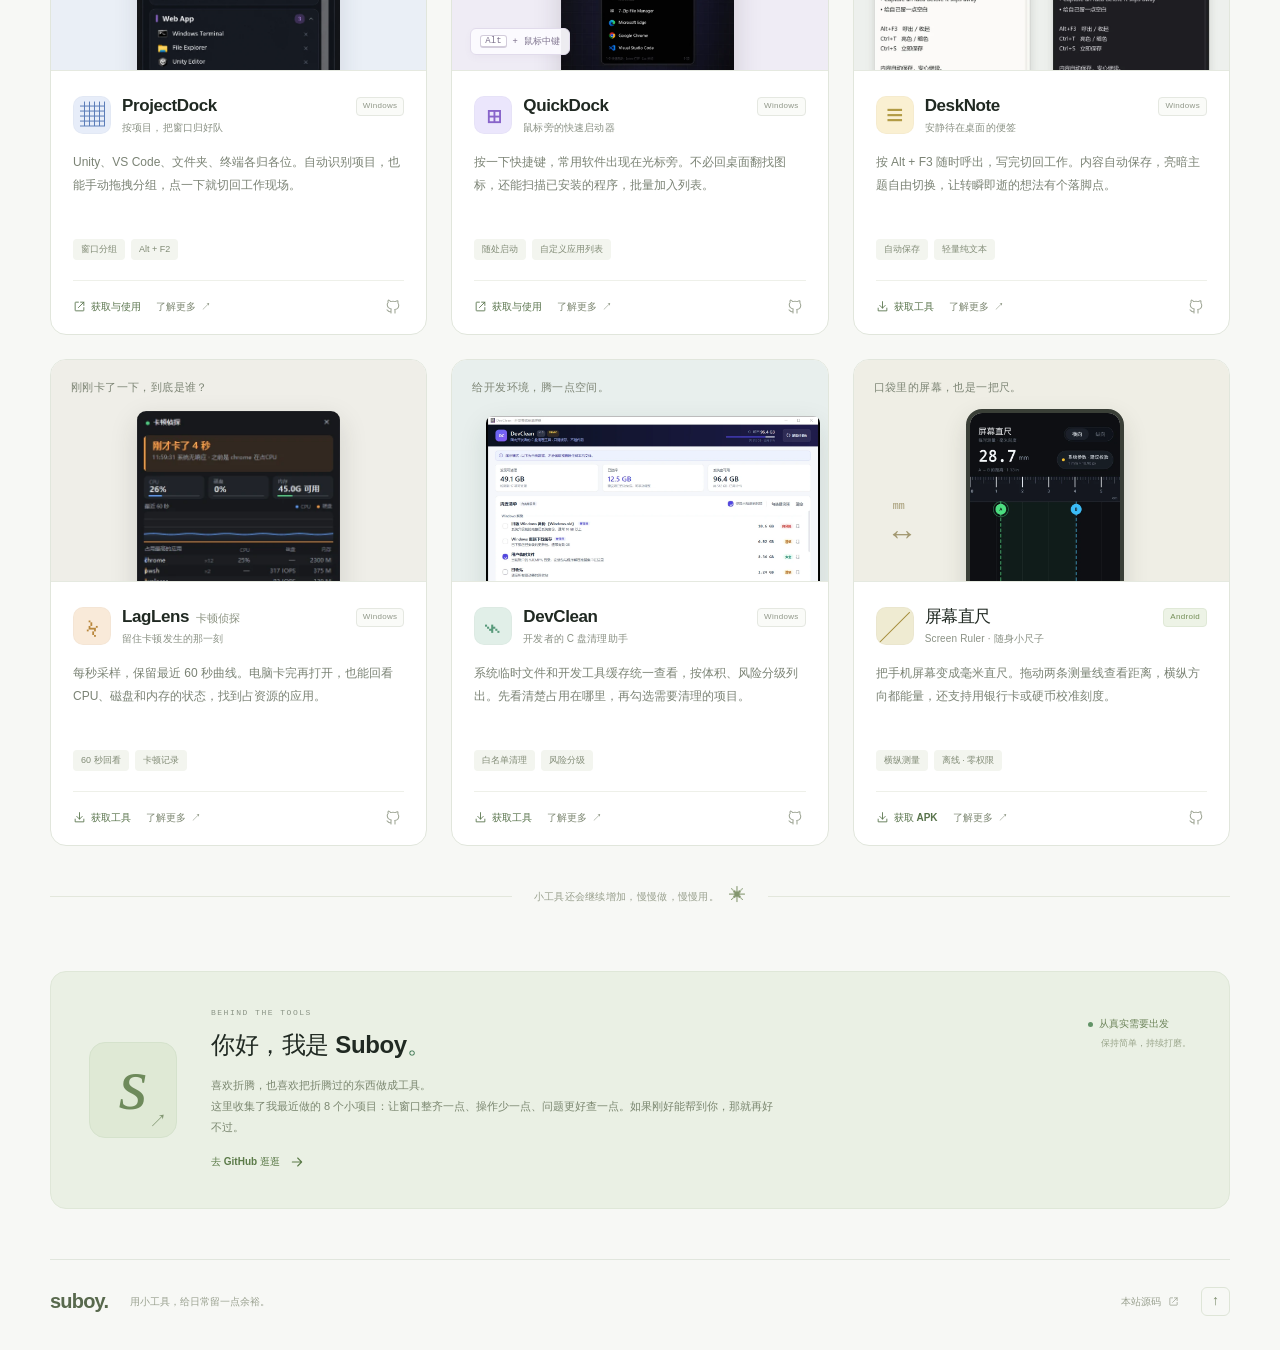
==== commit 05780166: "Add English website with language switching and bilingual search" ====
--- a/index.html
+++ b/index.html
@@ -6,15 +6,20 @@
   <meta name="theme-color" content="#f7f8f5">
   <meta name="description" content="Suboy 的个人工具箱：介绍 CmdDock、Codex 托盘用量、DeskNote、DevClean、LagLens、ProjectDock、QuickDock 和屏幕直尺。为 Windows 和 Android 做一些顺手的小工具。">
   <link rel="canonical" href="https://suboy1219.github.io/suboy/">
+  <link rel="alternate" hreflang="zh-Hans" href="https://suboy1219.github.io/suboy/">
+  <link rel="alternate" hreflang="en" href="https://suboy1219.github.io/suboy/en/">
+  <link rel="alternate" hreflang="x-default" href="https://suboy1219.github.io/suboy/">
   <link rel="sitemap" type="application/xml" href="./sitemap.xml">
   <meta property="og:title" content="Suboy · 把日常，变顺手">
   <meta property="og:description" content="8 个从真实需要出发的小工具。终端、桌面、系统诊断，还有口袋里的直尺。">
   <meta property="og:type" content="website">
   <meta property="og:url" content="https://suboy1219.github.io/suboy/">
   <meta property="og:locale" content="zh_CN">
+  <meta property="og:locale:alternate" content="en_US">
   <title>Suboy 工具箱 · Windows 效率工具与 Android 应用</title>
   <link rel="icon" href="./assets/favicon.svg" type="image/svg+xml">
   <link rel="stylesheet" href="./styles.css">
+  <script src="./locales/en.js" defer></script>
   <script src="./app.js" defer></script>
 </head>
 <body>
@@ -33,7 +38,7 @@
   <header class="site-header">
     <div class="container header-inner">
       <a class="brand" href="#" aria-label="Suboy 首页"><span class="brand-mark" aria-hidden="true"><i></i><i></i><i></i><i></i></span><span>suboy<span class="brand-period">.</span></span><span class="brand-label">独立工具箱</span></a>
-      <nav aria-label="主导航"><a class="nav-current" href="#tools">工具</a><a href="#about">关于</a><a class="nav-github" href="https://github.com/suboy1219" target="_blank" rel="noopener noreferrer"><svg class="icon"><use href="#i-github"/></svg>GitHub<svg class="icon small"><use href="#i-external"/></svg></a></nav>
+      <nav aria-label="主导航"><a class="nav-current" href="#tools">工具</a><a href="#about">关于</a><a class="nav-github" href="https://github.com/suboy1219" target="_blank" rel="noopener noreferrer"><svg class="icon"><use href="#i-github"/></svg>GitHub<svg class="icon small"><use href="#i-external"/></svg></a><span class="language-switch" role="group" aria-label="选择语言"><a href="./" lang="zh-CN" hreflang="zh-Hans" data-language="zh" aria-current="page" aria-label="切换为中文">中文</a><span aria-hidden="true">/</span><a href="./en/" lang="en" hreflang="en" data-language="en" aria-label="Switch to English">EN</a></span></nav>
     </div>
   </header>
 
--- a/styles.css
+++ b/styles.css
@@ -15,3 +15,45 @@
 @media(max-width:850px){.hero{grid-template-columns:1fr 1fr;gap:28px}.hero h1{font-size:40px}.hero-description{font-size:12px}.hero-visual{height:280px}.terminal-preview{top:67px}.usage-preview{top:120px;right:-8px}.visual-sticker{bottom:44px;left:16px;padding:8px 11px;font-size:10px}.visual-caption-right{display:none}.hero-actions{gap:14px;flex-wrap:wrap}.hero-footnote{font-size:9px}.button{padding:11px 17px;font-size:12px}.tool-grid{grid-template-columns:repeat(2,minmax(0,1fr));gap:20px}.tool-card.featured{grid-column:auto}.card-visual{height:215px}.terminal-visual img{width:90%;left:5%;top:60px}.visual-label{font-size:10px;left:17px}.featured-label{right:12px;top:16px;font-size:8px}.card-title-row h3{font-size:17px}.tool-subtitle{font-size:10px}.card-content{padding:20px}.card-description{font-size:12px;min-height:70px}.app-icon{width:36px;height:36px}.platform{font-size:8px}.title-alias{display:inline;font-size:10px}.toolbar{flex-wrap:wrap;gap:14px}.filters{gap:6px}.search-box{width:100%;padding-block:10px}.search-box input{width:100%;flex:1}.search-hint{display:none}.section-heading{align-items:start}.section-heading>p{align-self:end;font-size:10px}.strip-note{font-size:7px;letter-spacing:.6px}.strip-divider{margin-inline:8px}.about-section{gap:25px;padding:30px}.tools-section{padding-top:45px}.card-footer{gap:13px}}
 @media(max-width:600px){html{scroll-padding-top:25px}.container{width:calc(100% - 36px)}.header-inner{height:72px}.brand{font-size:27px;gap:9px}.brand-label{font-size:10px;padding-left:12px;margin-left:3px;letter-spacing:0}nav{gap:17px;font-size:12px}.nav-github{padding-left:0;border:0}.nav-github .icon:first-child{width:19px;height:19px}.nav-github{font-size:0;gap:0}.nav-github .small{display:none}.hero{grid-template-columns:1fr;padding-top:43px;padding-bottom:34px;gap:33px}.eyebrow{font-size:10px;margin-bottom:20px}.hero h1{font-size:clamp(38px,9.6vw,56px);letter-spacing:-1.5px;line-height:1.38}.hero-description{font-size:13px;margin-top:18px}.hero-actions{margin-top:22px;gap:25px}.hero-source{font-size:11px}.hero-footnote{margin-top:21px}.hero-visual{height:300px;width:100%;margin-top:5px}.terminal-preview{top:66px;left:22px;width:80%}.usage-preview{top:108px;right:12px;width:45%}.visual-topline{font-size:8px}.visual-sticker{left:24px;bottom:42px;font-size:11px}.visual-caption-right{display:block;font-size:6px}.collection-strip{padding-block:15px;font-size:10px}.strip-number{font-size:15px}.strip-divider{margin-inline:5px}.strip-note{display:none}.tools-section{padding-top:36px;padding-bottom:35px}.section-heading{margin-bottom:21px;display:block}.section-kicker{font-size:9px;margin-bottom:7px}.section-heading h2{font-size:26px}.section-heading>p{font-size:11px;margin-top:6px}.toolbar{gap:14px;margin-bottom:20px}.filters{gap:3px;width:100%;justify-content:space-between}.filter{padding:7px 8px;font-size:10px}.filter span{font-size:9px;margin-left:2px}.search-box{padding:10px 12px}.search-box input{font-size:12px}.tool-grid{grid-template-columns:minmax(0,1fr);gap:21px}.card-visual{height:232px}.card-content{padding:21px 22px 15px}.card-title-row h3{font-size:18px}.tool-subtitle{font-size:10px}.card-description{font-size:12px;min-height:0!important;margin-bottom:16px;line-height:1.95}.card-title-row{margin-bottom:14px;gap:11px}.app-icon{width:38px;height:38px}.tags{margin-bottom:16px}.tags span{font-size:10px}.platform{font-size:8px}.card-footer,.detail-button{font-size:11px}.card-footer{gap:23px}.card-footer .small{width:14px;height:14px}.terminal-visual img{width:88%;left:6%;top:52px}.codex-visual img{width:72%;left:14%;top:50px}.project-visual img{width:52%;left:24%}.quick-visual img{width:43%;left:29%}.note-visual img{top:12px}.lag-visual img{width:52%;left:24%}.clean-visual img{top:52px}.ruler-visual img{width:39%;left:32%}.featured-label{font-size:9px;top:16px;right:17px}.visual-label{top:19px}.collection-end{gap:12px;margin-top:25px}.collection-end p{font-size:8px;gap:5px;letter-spacing:0}.collection-end p>span{font-size:14px}.about-section{padding:26px 23px;gap:15px;align-items:start;margin-bottom:30px}.about-monogram{width:47px;height:54px;border-radius:11px;font-size:43px;margin-top:4px}.about-monogram>span{font-size:12px;bottom:5px;right:5px}.about-copy .section-kicker{font-size:7px;letter-spacing:1px}.about-copy h2{font-size:20px}.about-copy>p:not(.section-kicker){font-size:10px}.about-copy>p br{display:none}.site-footer{flex-wrap:wrap;gap:10px 15px;padding-block:20px;font-size:9px}.footer-brand{font-size:18px}.site-footer>p{font-size:8px}.site-footer>a:nth-last-child(2){font-size:8px}.back-top{display:none}.dialog-header{padding:30px 22px 20px}.dialog-header h2{font-size:22px}.dialog-header .card-title-row{padding-right:12px}.dialog-header .platform{display:none}.dialog-header .tool-subtitle{font-size:10px}.dialog-description{font-size:12px}.dialog-image{margin-inline:22px;padding:14px}.image-caption{margin-inline:22px;font-size:9px}.dialog-details{padding:0 22px 24px}.dialog-features li{font-size:11px}.tool-dialog{max-height:calc(100dvh - 30px)}.dialog-actions .button{gap:12px}.dialog-actions>a:last-child{font-size:11px}}
 @media(prefers-reduced-motion:reduce){html{scroll-behavior:auto}*,*::before,*::after{transition:none!important;animation:none!important}}
+
+/* Language navigation and room for the longer English copy. */
+nav {gap: 25px;}
+.language-switch {display: flex;align-items: center;gap: 8px;padding-left: 20px;border-left: 1px solid var(--line);font-size: 11px;white-space: nowrap;}
+.language-switch > span {color: #b0b9a7;font-size: 10px;}
+.language-switch a {padding: 4px 2px;color: #8a9580;}
+.language-switch a[aria-current="page"] {color: var(--green);font-weight: 650;}
+.language-switch a:hover {color: var(--green);}
+.card-title-row > div {min-width: 0;}
+.card-title-row h3 {overflow-wrap: anywhere;}
+.platform {flex-shrink: 0;}
+html:lang(en) .hero h1 {font-size: clamp(37px, 4.3vw, 58px);line-height: 1.25;letter-spacing: -1.8px;}
+html:lang(en) .hero h1 .green {white-space: normal;}
+html:lang(en) .hero-description {font-size: 14px;letter-spacing: 0;}
+html:lang(en) .tool-subtitle {line-height: 1.6;}
+html:lang(en) .title-alias {display: none;}
+html:lang(en) .collection-end p {max-width: 80%;text-align: center;}
+@media (max-width: 850px) {
+  nav {gap: 18px;}
+  .language-switch {padding-left: 14px;}
+  html:lang(en) .hero h1 {font-size: 38px;}
+  html:lang(en) .hero-description {font-size: 12px;}
+  html:lang(en) .hero-description .desktop-break {display: none;}
+  html:lang(en) .section-heading {align-items: flex-start;flex-direction: column;gap: 10px;}
+  html:lang(en) .section-heading > p {align-self: flex-start;}
+}
+@media (max-width: 700px) {
+  .brand-label {display: none;}
+}
+@media (max-width: 600px) {
+  .header-inner {gap: 10px;}
+  nav {gap: 12px;}
+  .language-switch {padding-left: 0;border-left: 0;gap: 6px;font-size: 10px;}
+  html:lang(en) .hero h1 {font-size: clamp(34px, 9vw, 52px);letter-spacing: -1.4px;}
+  html:lang(en) .hero-description {font-size: 13px;}
+  html:lang(en) .collection-strip {font-size: 9px;}
+  html:lang(en) .section-heading h2 {font-size: 25px;}
+  html:lang(en) .collection-end p {font-size: 9px;}
+  html:lang(en) .site-footer {justify-content: space-between;}
+  html:lang(en) .site-footer > p {width: 100%;order: 3;}
+  html:lang(en) .site-footer > a:nth-last-child(2) {margin-left: auto;}
+}
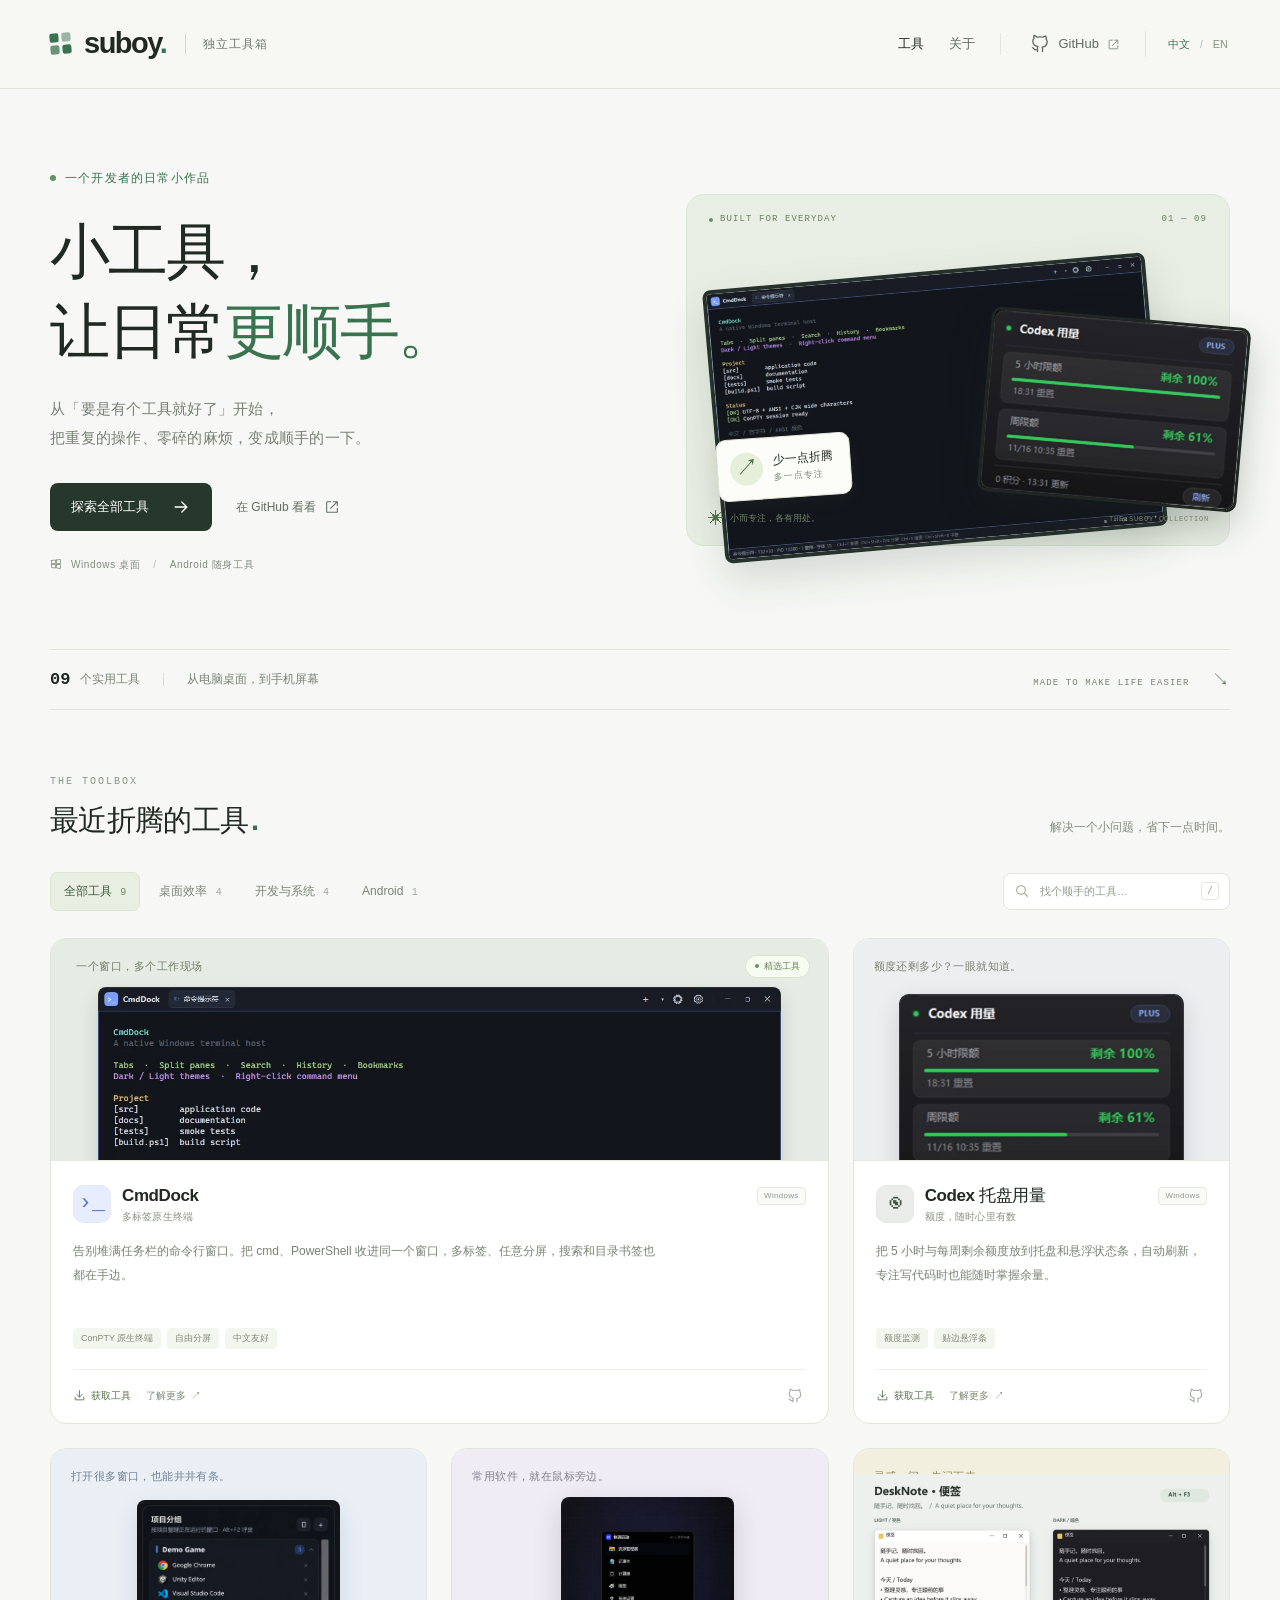
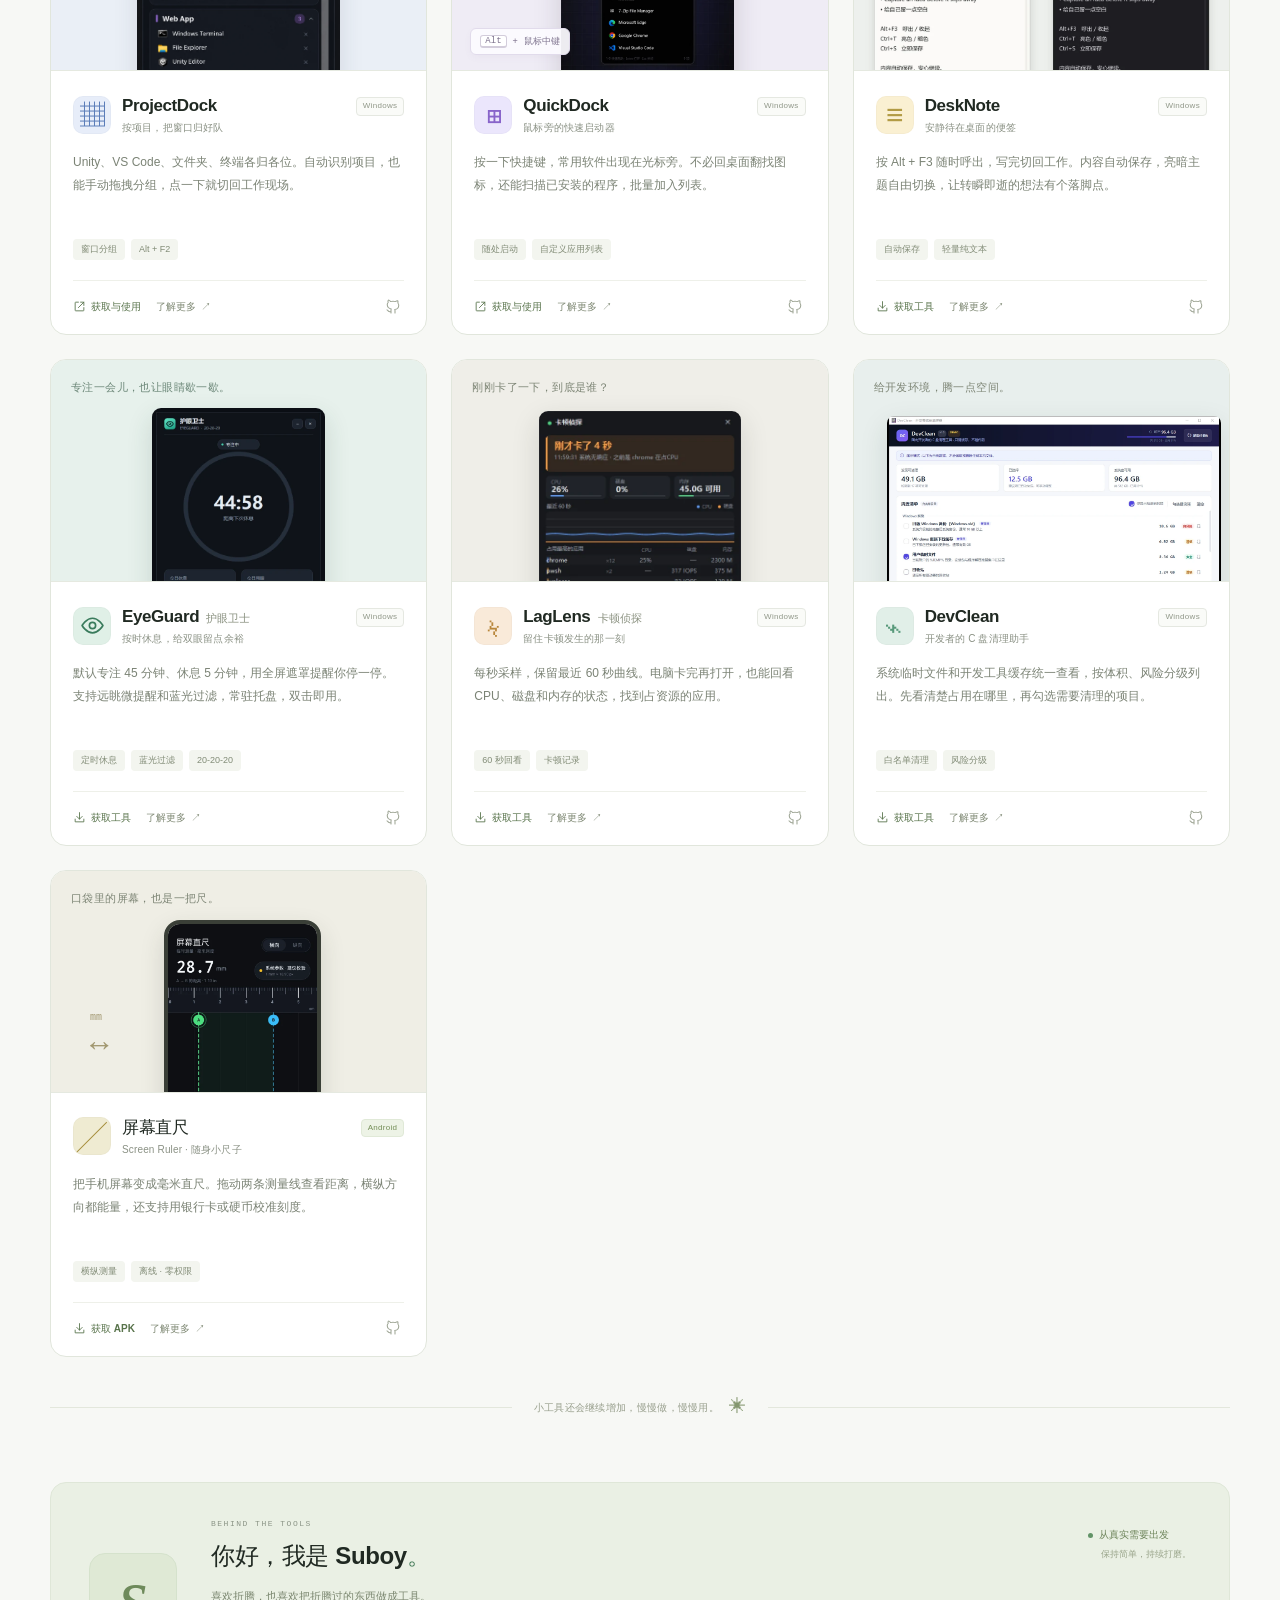
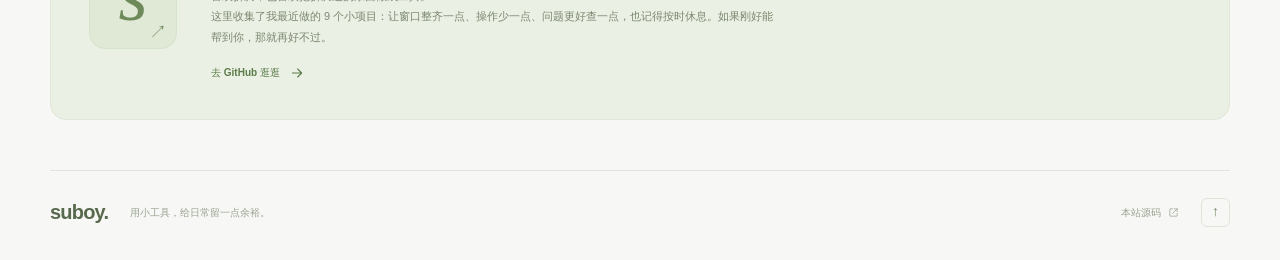
==== commit a36f0780: "Add EyeGuard to the bilingual toolbox" ====
--- a/index.html
+++ b/index.html
@@ -4,14 +4,14 @@
   <meta charset="UTF-8">
   <meta name="viewport" content="width=device-width, initial-scale=1">
   <meta name="theme-color" content="#f7f8f5">
-  <meta name="description" content="Suboy 的个人工具箱：介绍 CmdDock、Codex 托盘用量、DeskNote、DevClean、LagLens、ProjectDock、QuickDock 和屏幕直尺。为 Windows 和 Android 做一些顺手的小工具。">
+  <meta name="description" content="Suboy 的个人工具箱：介绍 CmdDock、Codex 托盘用量、DeskNote、DevClean、EyeGuard 护眼卫士、LagLens、ProjectDock、QuickDock 和屏幕直尺。为 Windows 和 Android 做一些顺手的小工具。">
   <link rel="canonical" href="https://suboy1219.github.io/suboy/">
   <link rel="alternate" hreflang="zh-Hans" href="https://suboy1219.github.io/suboy/">
   <link rel="alternate" hreflang="en" href="https://suboy1219.github.io/suboy/en/">
   <link rel="alternate" hreflang="x-default" href="https://suboy1219.github.io/suboy/">
   <link rel="sitemap" type="application/xml" href="./sitemap.xml">
   <meta property="og:title" content="Suboy · 把日常，变顺手">
-  <meta property="og:description" content="8 个从真实需要出发的小工具。终端、桌面、系统诊断，还有口袋里的直尺。">
+  <meta property="og:description" content="9 个从真实需要出发的小工具。终端、桌面、护眼提醒、系统诊断，还有口袋里的直尺。">
   <meta property="og:type" content="website">
   <meta property="og:url" content="https://suboy1219.github.io/suboy/">
   <meta property="og:locale" content="zh_CN">
@@ -52,7 +52,7 @@
         <p class="hero-footnote"><svg class="icon small"><use href="#i-windows"/></svg>Windows 桌面<span class="separator">/</span>Android 随身工具</p>
       </div>
       <figure class="hero-visual" aria-label="CmdDock 和 Codex 托盘用量的界面展示">
-        <div class="visual-topline"><span><span class="status-dot"></span> BUILT FOR EVERYDAY</span><span>01 — 08</span></div>
+        <div class="visual-topline"><span><span class="status-dot"></span> BUILT FOR EVERYDAY</span><span>01 — 09</span></div>
         <div class="terminal-preview"><img src="./assets/cmd-dock.webp" width="1180" height="720" alt="CmdDock 原生终端的暗色界面" fetchpriority="high"></div>
         <div class="usage-preview"><img src="./assets/codex-taskbar.webp" width="640" height="452" alt="Codex 托盘用量面板，展示五小时与每周剩余额度"></div>
         <div class="visual-sticker"><span class="sticker-icon">↗</span><div>少一点折腾<span>多一点专注</span></div></div>
@@ -60,20 +60,20 @@
       </figure>
     </section>
 
-    <div class="collection-strip container"><p><span class="strip-number">08</span> 个实用工具<span class="strip-divider"></span>从电脑桌面，到手机屏幕</p><span class="strip-note">MADE TO MAKE LIFE EASIER <span>↘</span></span></div>
+    <div class="collection-strip container"><p><span class="strip-number">09</span> 个实用工具<span class="strip-divider"></span>从电脑桌面，到手机屏幕</p><span class="strip-note">MADE TO MAKE LIFE EASIER <span>↘</span></span></div>
 
     <section class="tools-section container" id="tools" aria-labelledby="tools-title">
       <div class="section-heading"><div><p class="section-kicker">THE TOOLBOX</p><h2 id="tools-title">最近折腾的工具<span class="heading-dot">.</span></h2></div><p>解决一个小问题，省下一点时间。</p></div>
       <div class="toolbar" hidden>
         <div class="filters" role="group" aria-label="按工具类别筛选">
-          <button class="filter active" type="button" data-filter="all" aria-pressed="true">全部工具 <span>8</span></button>
-          <button class="filter" type="button" data-filter="desktop" aria-pressed="false">桌面效率 <span>3</span></button>
+          <button class="filter active" type="button" data-filter="all" aria-pressed="true">全部工具 <span>9</span></button>
+          <button class="filter" type="button" data-filter="desktop" aria-pressed="false">桌面效率 <span>4</span></button>
           <button class="filter" type="button" data-filter="dev" aria-pressed="false">开发与系统 <span>4</span></button>
           <button class="filter" type="button" data-filter="android" aria-pressed="false">Android <span>1</span></button>
         </div>
         <label class="search-box"><svg class="icon"><use href="#i-search"/></svg><input id="tool-search" type="search" placeholder="找个顺手的工具…" aria-label="搜索工具" maxlength="100" autocomplete="off"><span class="search-hint" aria-hidden="true">/</span></label>
       </div>
-      <p class="sr-only" id="results-status" role="status" aria-live="polite" aria-atomic="true">显示全部 8 个工具</p>
+      <p class="sr-only" id="results-status" role="status" aria-live="polite" aria-atomic="true">显示全部 9 个工具</p>
 
       <div class="tool-grid" id="tool-grid">
         <article class="tool-card featured" data-id="cmd-dock" data-category="dev" data-keywords="terminal powershell cmd 终端 命令行 分屏">
@@ -101,6 +101,11 @@
           <div class="card-content"><div class="card-title-row"><span class="app-icon note-icon" aria-hidden="true">≡</span><div><h3>DeskNote</h3><span class="tool-subtitle">安静待在桌面的便签</span></div><span class="platform">Windows</span></div><p class="card-description">按 Alt + F3 随时呼出，写完切回工作。内容自动保存，亮暗主题自由切换，让转瞬即逝的想法有个落脚点。</p><div class="tags"><span>自动保存</span><span>轻量纯文本</span></div><div class="card-footer"><a class="download-link" href="https://github.com/suboy1219/desk-note/releases/latest" target="_blank" rel="noopener noreferrer"><svg class="icon small"><use href="#i-download"/></svg>获取工具</a><button type="button" class="detail-button" hidden>了解更多 <span aria-hidden="true">↗</span></button><a class="source-link" href="https://github.com/suboy1219/desk-note" target="_blank" rel="noopener noreferrer" aria-label="DeskNote 源码"><svg class="icon"><use href="#i-github"/></svg></a></div></div>
         </article>
 
+        <article class="tool-card" data-id="eye-guard" data-category="desktop" data-keywords="EyeGuard 护眼 卫士 休息 提醒 蓝光 远眺 20-20-20 托盘">
+          <div class="card-visual eye-visual"><div class="preview-caption">专注一会儿，也让眼睛歇一歇。</div><img src="./assets/eye-guard.webp" width="484" height="672" alt="EyeGuard 护眼卫士主面板，显示休息倒计时和今日用眼统计" loading="lazy"></div>
+          <div class="card-content"><div class="card-title-row"><span class="app-icon eye-icon" aria-hidden="true"><svg class="icon" viewBox="0 0 24 24"><path d="M2 12s4-7 10-7 10 7 10 7-4 7-10 7S2 12 2 12Z"/><circle cx="12" cy="12" r="3"/></svg></span><div><h3>EyeGuard <span class="title-alias">护眼卫士</span></h3><span class="tool-subtitle">按时休息，给双眼留点余裕</span></div><span class="platform">Windows</span></div><p class="card-description">默认专注 45 分钟、休息 5 分钟，用全屏遮罩提醒你停一停。支持远眺微提醒和蓝光过滤，常驻托盘，双击即用。</p><div class="tags"><span>定时休息</span><span>蓝光过滤</span><span>20-20-20</span></div><div class="card-footer"><a class="download-link" href="https://github.com/suboy1219/eye-guard/releases/latest" target="_blank" rel="noopener noreferrer"><svg class="icon small"><use href="#i-download"/></svg>获取工具</a><button type="button" class="detail-button" hidden>了解更多 <span aria-hidden="true">↗</span></button><a class="source-link" href="https://github.com/suboy1219/eye-guard" target="_blank" rel="noopener noreferrer" aria-label="EyeGuard 源码"><svg class="icon"><use href="#i-github"/></svg></a></div></div>
+        </article>
+
         <article class="tool-card" data-id="lag-lens" data-category="dev" data-keywords="卡顿 性能 cpu 内存 硬盘 监控 托盘 诊断">
           <div class="card-visual lag-visual"><div class="preview-caption">刚刚卡了一下，到底是谁？</div><img src="./assets/lag-lens.webp" width="420" height="586" alt="LagLens 卡顿诊断面板，使用模拟负载数据" loading="lazy"></div>
           <div class="card-content"><div class="card-title-row"><span class="app-icon lag-icon" aria-hidden="true">ϟ</span><div><h3>LagLens <span class="title-alias">卡顿侦探</span></h3><span class="tool-subtitle">留住卡顿发生的那一刻</span></div><span class="platform">Windows</span></div><p class="card-description">每秒采样，保留最近 60 秒曲线。电脑卡完再打开，也能回看 CPU、磁盘和内存的状态，找到占资源的应用。</p><div class="tags"><span>60 秒回看</span><span>卡顿记录</span></div><div class="card-footer"><a class="download-link" href="https://github.com/suboy1219/lag-lens/releases/latest" target="_blank" rel="noopener noreferrer"><svg class="icon small"><use href="#i-download"/></svg>获取工具</a><button type="button" class="detail-button" hidden>了解更多 <span aria-hidden="true">↗</span></button><a class="source-link" href="https://github.com/suboy1219/lag-lens" target="_blank" rel="noopener noreferrer" aria-label="LagLens 源码"><svg class="icon"><use href="#i-github"/></svg></a></div></div>
@@ -122,7 +127,7 @@
 
     <section class="about-section container" id="about" aria-labelledby="about-title">
       <div class="about-monogram" aria-hidden="true">s<span>↗</span></div>
-      <div class="about-copy"><p class="section-kicker">BEHIND THE TOOLS</p><h2 id="about-title">你好，我是 Suboy<span class="green">。</span></h2><p>喜欢折腾，也喜欢把折腾过的东西做成工具。<br>这里收集了我最近做的 8 个小项目：让窗口整齐一点、操作少一点、问题更好查一点。如果刚好能帮到你，那就再好不过。</p><a href="https://github.com/suboy1219" target="_blank" rel="noopener noreferrer">去 GitHub 逛逛<svg class="icon small"><use href="#i-arrow"/></svg></a></div>
+      <div class="about-copy"><p class="section-kicker">BEHIND THE TOOLS</p><h2 id="about-title">你好，我是 Suboy<span class="green">。</span></h2><p>喜欢折腾，也喜欢把折腾过的东西做成工具。<br>这里收集了我最近做的 9 个小项目：让窗口整齐一点、操作少一点、问题更好查一点，也记得按时休息。如果刚好能帮到你，那就再好不过。</p><a href="https://github.com/suboy1219" target="_blank" rel="noopener noreferrer">去 GitHub 逛逛<svg class="icon small"><use href="#i-arrow"/></svg></a></div>
       <div class="about-note"><span class="status-dot"></span>从真实需要出发<span>保持简单，持续打磨。</span></div>
     </section>
   </main>
--- a/styles.css
+++ b/styles.css
@@ -57,3 +57,5 @@
   html:lang(en) .site-footer > p {width: 100%;order: 3;}
   html:lang(en) .site-footer > a:nth-last-child(2) {margin-left: auto;}
 }
+
+.eye-visual{background:#e7f1ec}.eye-visual .preview-caption{color:#6d8879}.eye-visual img{top:48px;left:27%;width:46%;border-radius:9px;box-shadow:0 10px 26px #1e493629}.eye-icon{background:#e0f0e7;color:#397b5c}.eye-icon .icon{width:25px;height:25px}
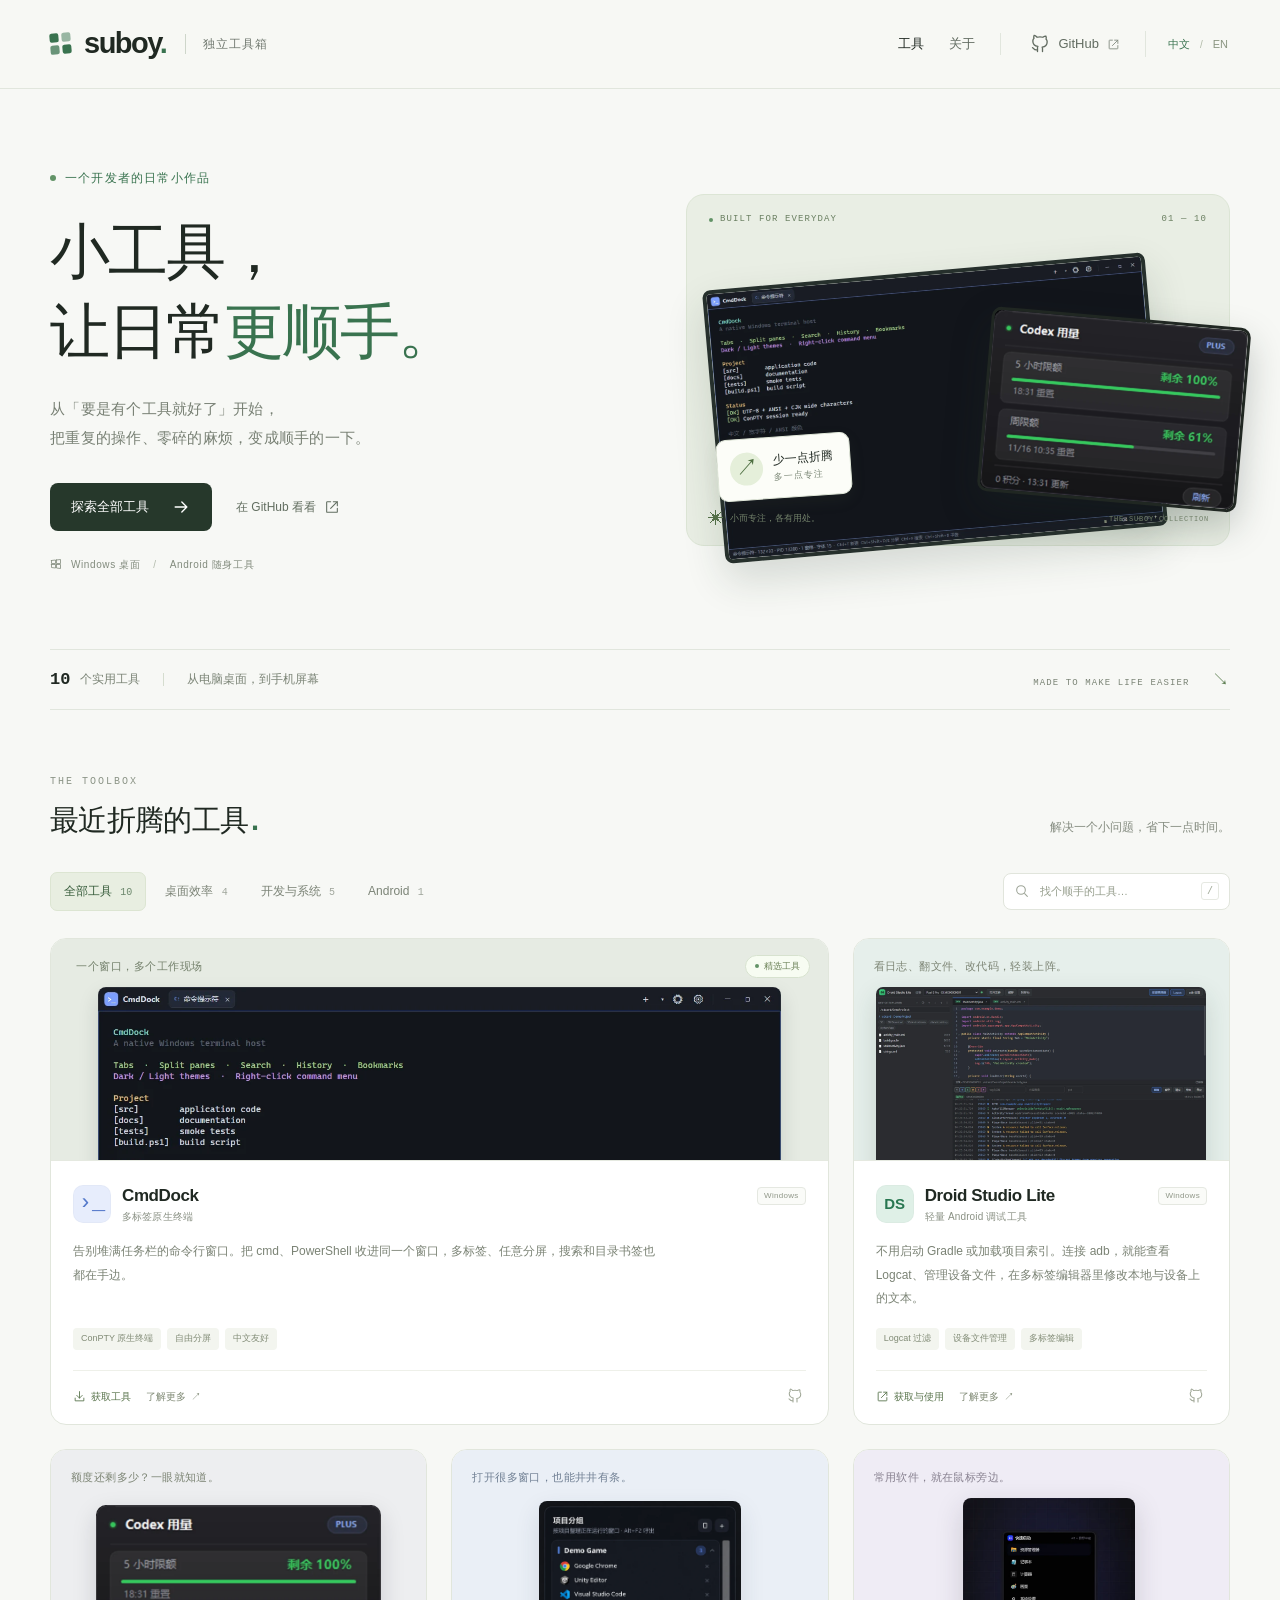
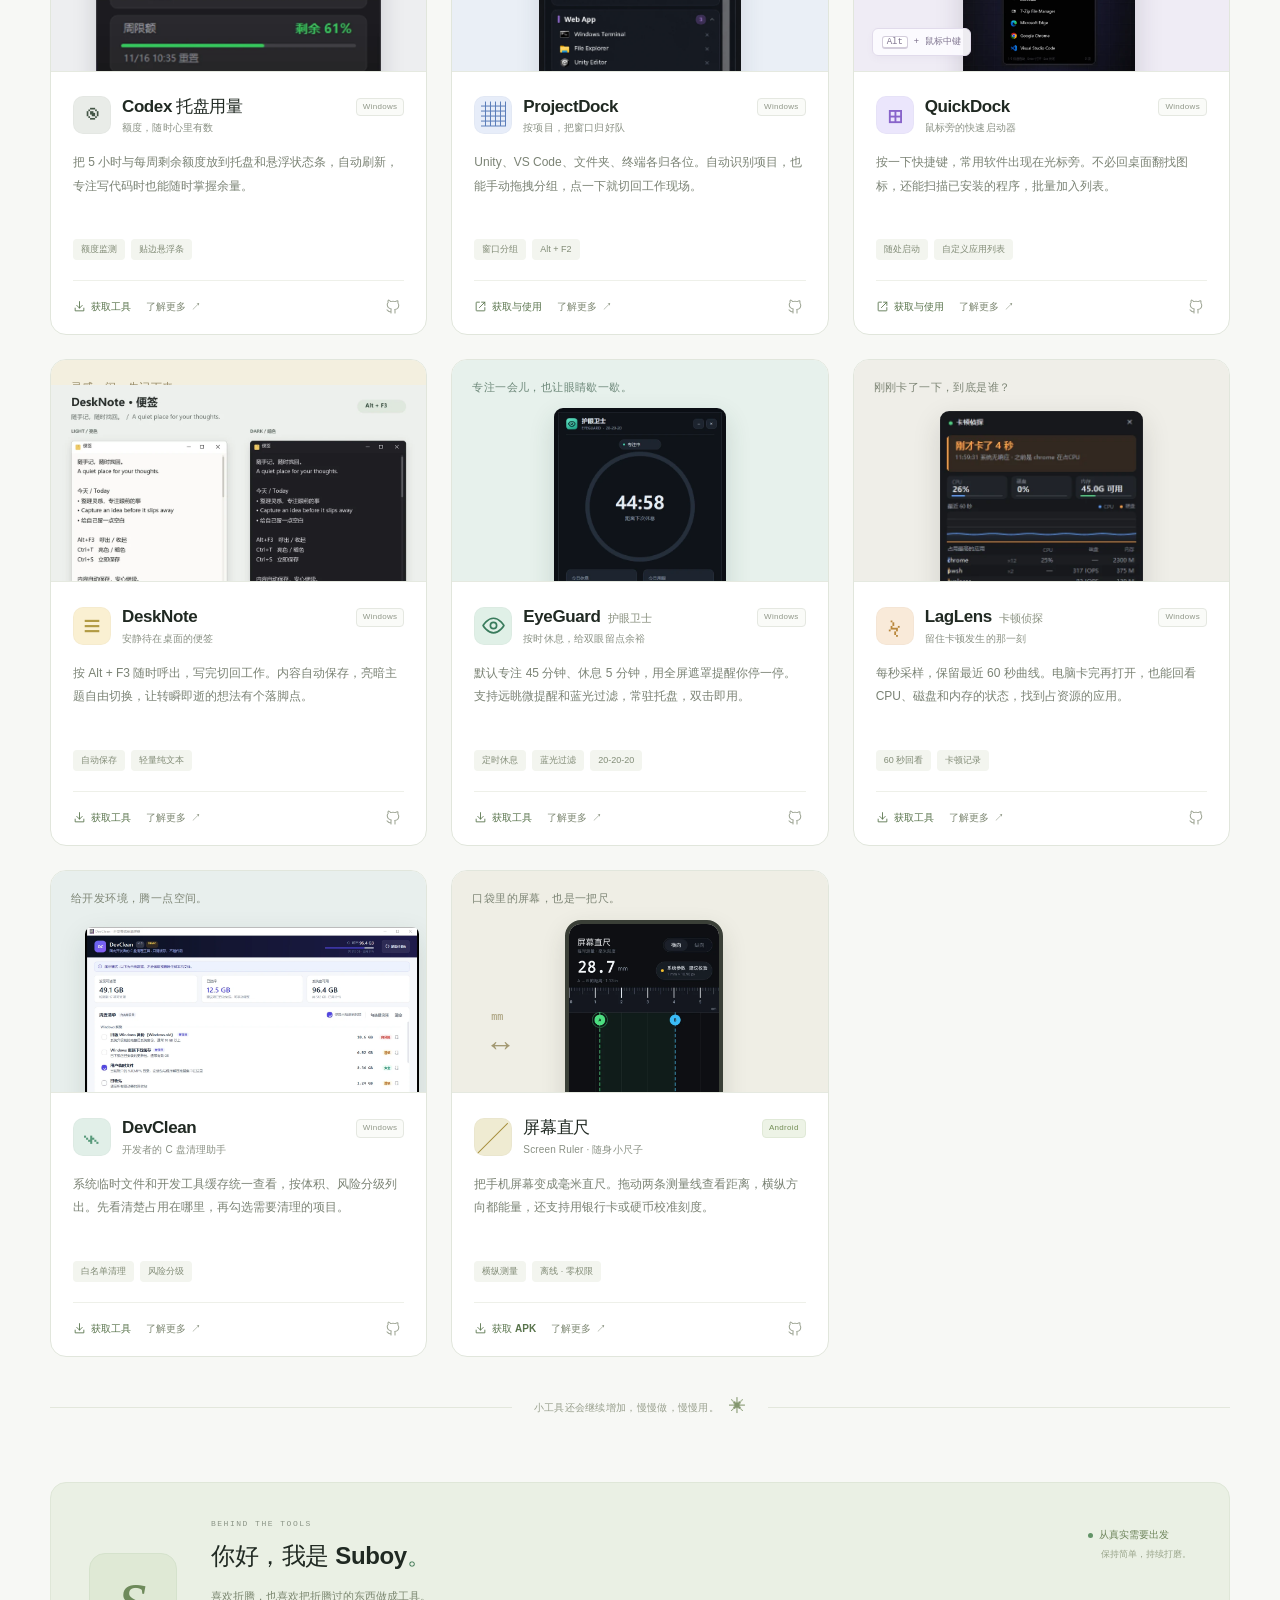
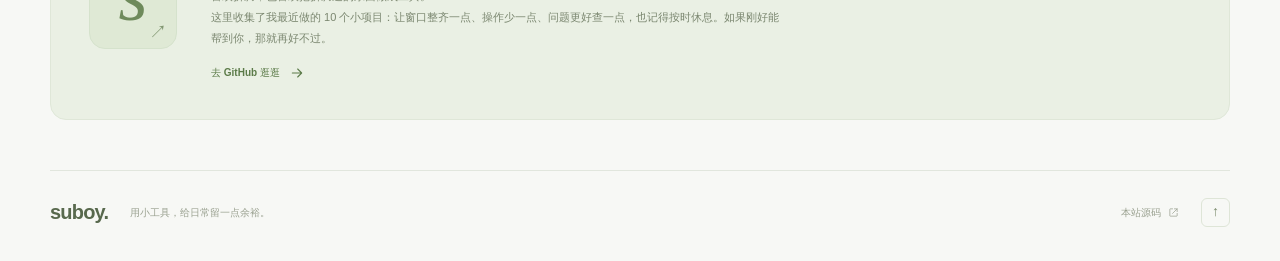
==== commit c907cbdc: "Add Droid Studio Lite to the bilingual toolbox" ====
--- a/index.html
+++ b/index.html
@@ -4,14 +4,14 @@
   <meta charset="UTF-8">
   <meta name="viewport" content="width=device-width, initial-scale=1">
   <meta name="theme-color" content="#f7f8f5">
-  <meta name="description" content="Suboy 的个人工具箱：介绍 CmdDock、Codex 托盘用量、DeskNote、DevClean、EyeGuard 护眼卫士、LagLens、ProjectDock、QuickDock 和屏幕直尺。为 Windows 和 Android 做一些顺手的小工具。">
+  <meta name="description" content="Suboy 的个人工具箱：介绍 CmdDock、Droid Studio Lite、Codex 托盘用量、DeskNote、DevClean、EyeGuard 护眼卫士、LagLens、ProjectDock、QuickDock 和屏幕直尺。为 Windows 和 Android 做一些顺手的小工具。">
   <link rel="canonical" href="https://suboy1219.github.io/suboy/">
   <link rel="alternate" hreflang="zh-Hans" href="https://suboy1219.github.io/suboy/">
   <link rel="alternate" hreflang="en" href="https://suboy1219.github.io/suboy/en/">
   <link rel="alternate" hreflang="x-default" href="https://suboy1219.github.io/suboy/">
   <link rel="sitemap" type="application/xml" href="./sitemap.xml">
   <meta property="og:title" content="Suboy · 把日常，变顺手">
-  <meta property="og:description" content="9 个从真实需要出发的小工具。终端、桌面、护眼提醒、系统诊断，还有口袋里的直尺。">
+  <meta property="og:description" content="10 个从真实需要出发的小工具。终端、Android 调试、桌面、护眼提醒、系统诊断，还有口袋里的直尺。">
   <meta property="og:type" content="website">
   <meta property="og:url" content="https://suboy1219.github.io/suboy/">
   <meta property="og:locale" content="zh_CN">
@@ -52,7 +52,7 @@
         <p class="hero-footnote"><svg class="icon small"><use href="#i-windows"/></svg>Windows 桌面<span class="separator">/</span>Android 随身工具</p>
       </div>
       <figure class="hero-visual" aria-label="CmdDock 和 Codex 托盘用量的界面展示">
-        <div class="visual-topline"><span><span class="status-dot"></span> BUILT FOR EVERYDAY</span><span>01 — 09</span></div>
+        <div class="visual-topline"><span><span class="status-dot"></span> BUILT FOR EVERYDAY</span><span>01 — 10</span></div>
         <div class="terminal-preview"><img src="./assets/cmd-dock.webp" width="1180" height="720" alt="CmdDock 原生终端的暗色界面" fetchpriority="high"></div>
         <div class="usage-preview"><img src="./assets/codex-taskbar.webp" width="640" height="452" alt="Codex 托盘用量面板，展示五小时与每周剩余额度"></div>
         <div class="visual-sticker"><span class="sticker-icon">↗</span><div>少一点折腾<span>多一点专注</span></div></div>
@@ -60,25 +60,30 @@
       </figure>
     </section>
 
-    <div class="collection-strip container"><p><span class="strip-number">09</span> 个实用工具<span class="strip-divider"></span>从电脑桌面，到手机屏幕</p><span class="strip-note">MADE TO MAKE LIFE EASIER <span>↘</span></span></div>
+    <div class="collection-strip container"><p><span class="strip-number">10</span> 个实用工具<span class="strip-divider"></span>从电脑桌面，到手机屏幕</p><span class="strip-note">MADE TO MAKE LIFE EASIER <span>↘</span></span></div>
 
     <section class="tools-section container" id="tools" aria-labelledby="tools-title">
       <div class="section-heading"><div><p class="section-kicker">THE TOOLBOX</p><h2 id="tools-title">最近折腾的工具<span class="heading-dot">.</span></h2></div><p>解决一个小问题，省下一点时间。</p></div>
       <div class="toolbar" hidden>
         <div class="filters" role="group" aria-label="按工具类别筛选">
-          <button class="filter active" type="button" data-filter="all" aria-pressed="true">全部工具 <span>9</span></button>
+          <button class="filter active" type="button" data-filter="all" aria-pressed="true">全部工具 <span>10</span></button>
           <button class="filter" type="button" data-filter="desktop" aria-pressed="false">桌面效率 <span>4</span></button>
-          <button class="filter" type="button" data-filter="dev" aria-pressed="false">开发与系统 <span>4</span></button>
+          <button class="filter" type="button" data-filter="dev" aria-pressed="false">开发与系统 <span>5</span></button>
           <button class="filter" type="button" data-filter="android" aria-pressed="false">Android <span>1</span></button>
         </div>
         <label class="search-box"><svg class="icon"><use href="#i-search"/></svg><input id="tool-search" type="search" placeholder="找个顺手的工具…" aria-label="搜索工具" maxlength="100" autocomplete="off"><span class="search-hint" aria-hidden="true">/</span></label>
       </div>
-      <p class="sr-only" id="results-status" role="status" aria-live="polite" aria-atomic="true">显示全部 9 个工具</p>
+      <p class="sr-only" id="results-status" role="status" aria-live="polite" aria-atomic="true">显示全部 10 个工具</p>
 
       <div class="tool-grid" id="tool-grid">
         <article class="tool-card featured" data-id="cmd-dock" data-category="dev" data-keywords="terminal powershell cmd 终端 命令行 分屏">
           <div class="card-visual terminal-visual"><span class="visual-label">一个窗口，多个工作现场</span><img src="./assets/cmd-dock.webp" width="1180" height="720" alt="CmdDock 暗色终端界面" loading="lazy"><span class="featured-label"><span class="status-dot"></span>精选工具</span></div>
           <div class="card-content"><div class="card-title-row"><span class="app-icon cmd-icon" aria-hidden="true">›_</span><div><h3>CmdDock</h3><span class="tool-subtitle">多标签原生终端</span></div><span class="platform">Windows</span></div><p class="card-description">告别堆满任务栏的命令行窗口。把 cmd、PowerShell 收进同一个窗口，多标签、任意分屏，搜索和目录书签也都在手边。</p><div class="tags"><span>ConPTY 原生终端</span><span>自由分屏</span><span>中文友好</span></div><div class="card-footer"><a class="download-link" href="https://github.com/suboy1219/cmd-dock/releases/latest" target="_blank" rel="noopener noreferrer"><svg class="icon small"><use href="#i-download"/></svg>获取工具</a><button type="button" class="detail-button" hidden>了解更多 <span aria-hidden="true">↗</span></button><a class="source-link" href="https://github.com/suboy1219/cmd-dock" target="_blank" rel="noopener noreferrer" aria-label="CmdDock 源码"><svg class="icon"><use href="#i-github"/></svg></a></div></div>
+        </article>
+
+        <article class="tool-card" data-id="droid-studio-lite" data-category="dev" data-keywords="android adb logcat device explorer editor 安卓 调试 日志 设备 文件 编辑器">
+          <div class="card-visual droid-visual"><div class="preview-caption">看日志、翻文件、改代码，轻装上阵。</div><img src="./assets/droid-studio-lite.webp" width="1200" height="742" alt="Droid Studio Lite 的设备文件、文本编辑器与 Logcat 演示界面" loading="lazy"></div>
+          <div class="card-content"><div class="card-title-row"><span class="app-icon droid-icon" aria-hidden="true">DS</span><div><h3>Droid Studio Lite</h3><span class="tool-subtitle">轻量 Android 调试工具</span></div><span class="platform">Windows</span></div><p class="card-description">不用启动 Gradle 或加载项目索引。连接 adb，就能查看 Logcat、管理设备文件，在多标签编辑器里修改本地与设备上的文本。</p><div class="tags"><span>Logcat 过滤</span><span>设备文件管理</span><span>多标签编辑</span></div><div class="card-footer"><a class="download-link" href="https://github.com/suboy1219/droid-studio-lite#readme" target="_blank" rel="noopener noreferrer"><svg class="icon small"><use href="#i-external"/></svg>获取与使用</a><button type="button" class="detail-button" hidden>了解更多 <span aria-hidden="true">↗</span></button><a class="source-link" href="https://github.com/suboy1219/droid-studio-lite" target="_blank" rel="noopener noreferrer" aria-label="Droid Studio Lite 源码"><svg class="icon"><use href="#i-github"/></svg></a></div></div>
         </article>
 
         <article class="tool-card" data-id="codex-taskbar" data-category="dev" data-keywords="codex ai quota 额度 用量 托盘 5h weekly">
@@ -127,7 +132,7 @@
 
     <section class="about-section container" id="about" aria-labelledby="about-title">
       <div class="about-monogram" aria-hidden="true">s<span>↗</span></div>
-      <div class="about-copy"><p class="section-kicker">BEHIND THE TOOLS</p><h2 id="about-title">你好，我是 Suboy<span class="green">。</span></h2><p>喜欢折腾，也喜欢把折腾过的东西做成工具。<br>这里收集了我最近做的 9 个小项目：让窗口整齐一点、操作少一点、问题更好查一点，也记得按时休息。如果刚好能帮到你，那就再好不过。</p><a href="https://github.com/suboy1219" target="_blank" rel="noopener noreferrer">去 GitHub 逛逛<svg class="icon small"><use href="#i-arrow"/></svg></a></div>
+      <div class="about-copy"><p class="section-kicker">BEHIND THE TOOLS</p><h2 id="about-title">你好，我是 Suboy<span class="green">。</span></h2><p>喜欢折腾，也喜欢把折腾过的东西做成工具。<br>这里收集了我最近做的 10 个小项目：让窗口整齐一点、操作少一点、问题更好查一点，也记得按时休息。如果刚好能帮到你，那就再好不过。</p><a href="https://github.com/suboy1219" target="_blank" rel="noopener noreferrer">去 GitHub 逛逛<svg class="icon small"><use href="#i-arrow"/></svg></a></div>
       <div class="about-note"><span class="status-dot"></span>从真实需要出发<span>保持简单，持续打磨。</span></div>
     </section>
   </main>
--- a/styles.css
+++ b/styles.css
@@ -59,3 +59,4 @@
 }
 
 .eye-visual{background:#e7f1ec}.eye-visual .preview-caption{color:#6d8879}.eye-visual img{top:48px;left:27%;width:46%;border-radius:9px;box-shadow:0 10px 26px #1e493629}.eye-icon{background:#e0f0e7;color:#397b5c}.eye-icon .icon{width:25px;height:25px}
+.droid-visual{background:#e6efeb}.droid-visual img{top:48px;left:6%;width:88%;border-radius:7px;box-shadow:0 10px 26px #1e493629}.droid-icon{background:#dff0e7;color:#287751;font-size:15px;font-weight:700}
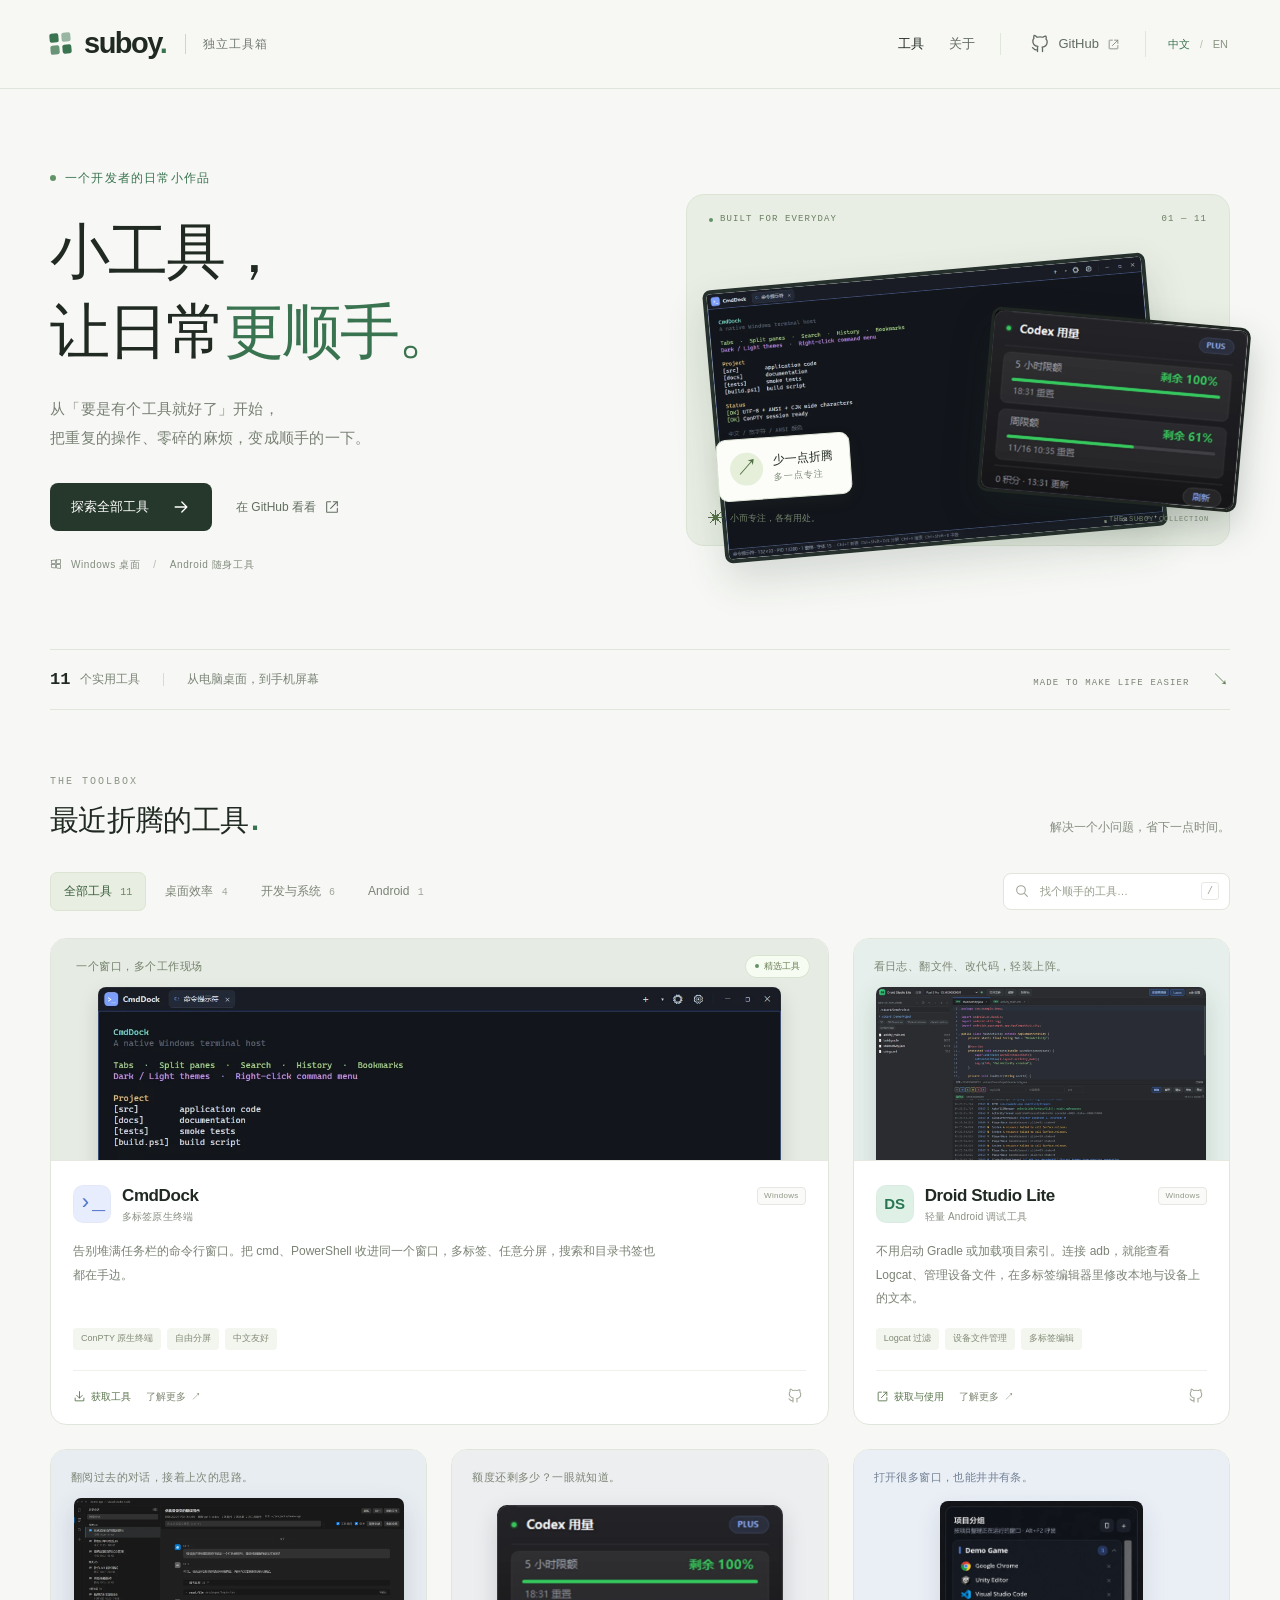
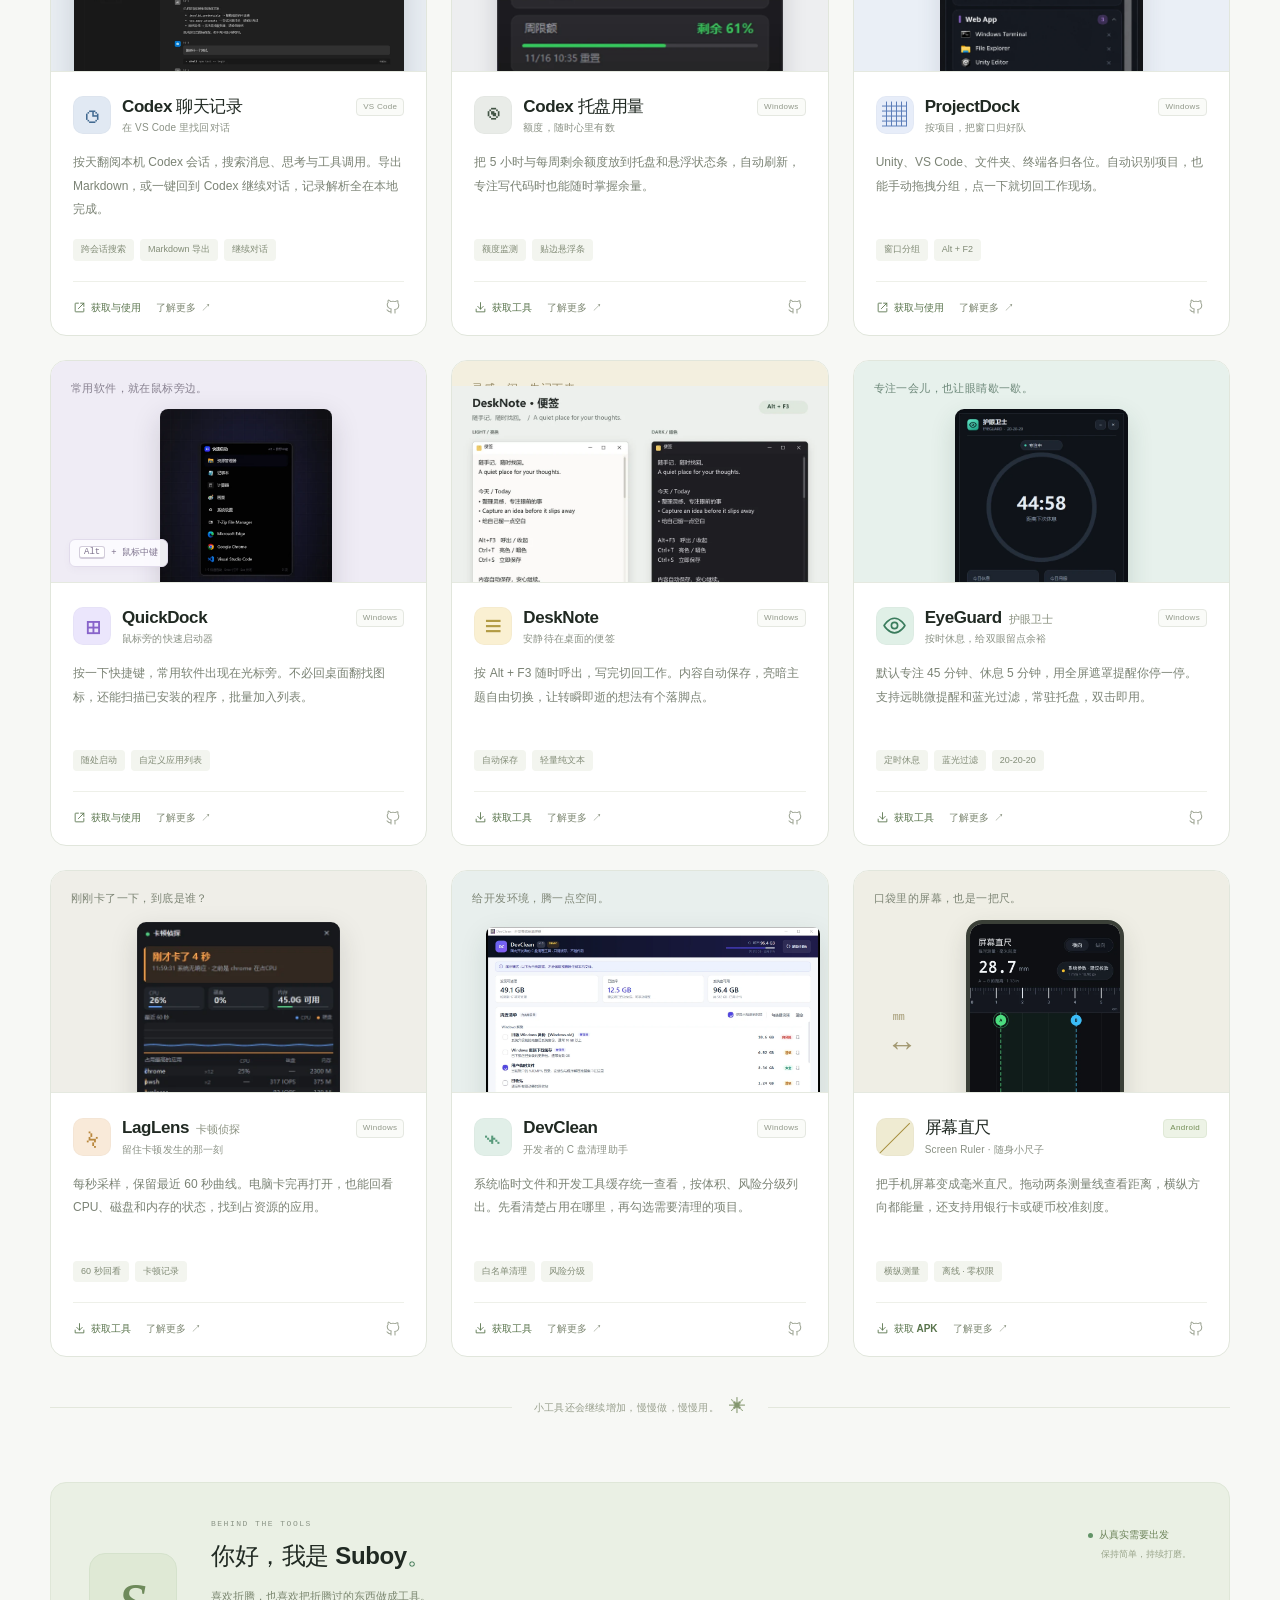
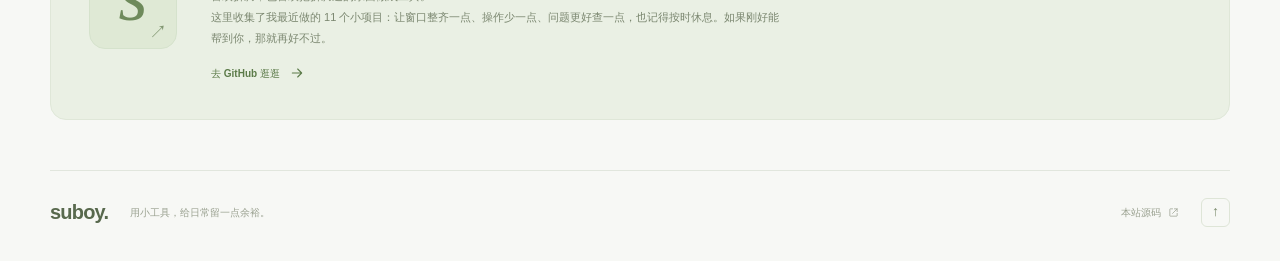
==== commit ab50efcd: "Add Codex Chat History to the bilingual toolbox" ====
--- a/index.html
+++ b/index.html
@@ -4,14 +4,14 @@
   <meta charset="UTF-8">
   <meta name="viewport" content="width=device-width, initial-scale=1">
   <meta name="theme-color" content="#f7f8f5">
-  <meta name="description" content="Suboy 的个人工具箱：介绍 CmdDock、Droid Studio Lite、Codex 托盘用量、DeskNote、DevClean、EyeGuard 护眼卫士、LagLens、ProjectDock、QuickDock 和屏幕直尺。为 Windows 和 Android 做一些顺手的小工具。">
+  <meta name="description" content="Suboy 的个人工具箱：介绍 CmdDock、Droid Studio Lite、Codex 聊天记录、Codex 托盘用量、DeskNote、DevClean、EyeGuard 护眼卫士、LagLens、ProjectDock、QuickDock 和屏幕直尺。为 Windows、VS Code 和 Android 做一些顺手的小工具。">
   <link rel="canonical" href="https://suboy1219.github.io/suboy/">
   <link rel="alternate" hreflang="zh-Hans" href="https://suboy1219.github.io/suboy/">
   <link rel="alternate" hreflang="en" href="https://suboy1219.github.io/suboy/en/">
   <link rel="alternate" hreflang="x-default" href="https://suboy1219.github.io/suboy/">
   <link rel="sitemap" type="application/xml" href="./sitemap.xml">
   <meta property="og:title" content="Suboy · 把日常，变顺手">
-  <meta property="og:description" content="10 个从真实需要出发的小工具。终端、Android 调试、桌面、护眼提醒、系统诊断，还有口袋里的直尺。">
+  <meta property="og:description" content="11 个从真实需要出发的小工具。终端、Android 调试、Codex 会话、桌面、护眼提醒、系统诊断，还有口袋里的直尺。">
   <meta property="og:type" content="website">
   <meta property="og:url" content="https://suboy1219.github.io/suboy/">
   <meta property="og:locale" content="zh_CN">
@@ -52,7 +52,7 @@
         <p class="hero-footnote"><svg class="icon small"><use href="#i-windows"/></svg>Windows 桌面<span class="separator">/</span>Android 随身工具</p>
       </div>
       <figure class="hero-visual" aria-label="CmdDock 和 Codex 托盘用量的界面展示">
-        <div class="visual-topline"><span><span class="status-dot"></span> BUILT FOR EVERYDAY</span><span>01 — 10</span></div>
+        <div class="visual-topline"><span><span class="status-dot"></span> BUILT FOR EVERYDAY</span><span>01 — 11</span></div>
         <div class="terminal-preview"><img src="./assets/cmd-dock.webp" width="1180" height="720" alt="CmdDock 原生终端的暗色界面" fetchpriority="high"></div>
         <div class="usage-preview"><img src="./assets/codex-taskbar.webp" width="640" height="452" alt="Codex 托盘用量面板，展示五小时与每周剩余额度"></div>
         <div class="visual-sticker"><span class="sticker-icon">↗</span><div>少一点折腾<span>多一点专注</span></div></div>
@@ -60,20 +60,20 @@
       </figure>
     </section>
 
-    <div class="collection-strip container"><p><span class="strip-number">10</span> 个实用工具<span class="strip-divider"></span>从电脑桌面，到手机屏幕</p><span class="strip-note">MADE TO MAKE LIFE EASIER <span>↘</span></span></div>
+    <div class="collection-strip container"><p><span class="strip-number">11</span> 个实用工具<span class="strip-divider"></span>从电脑桌面，到手机屏幕</p><span class="strip-note">MADE TO MAKE LIFE EASIER <span>↘</span></span></div>
 
     <section class="tools-section container" id="tools" aria-labelledby="tools-title">
       <div class="section-heading"><div><p class="section-kicker">THE TOOLBOX</p><h2 id="tools-title">最近折腾的工具<span class="heading-dot">.</span></h2></div><p>解决一个小问题，省下一点时间。</p></div>
       <div class="toolbar" hidden>
         <div class="filters" role="group" aria-label="按工具类别筛选">
-          <button class="filter active" type="button" data-filter="all" aria-pressed="true">全部工具 <span>10</span></button>
+          <button class="filter active" type="button" data-filter="all" aria-pressed="true">全部工具 <span>11</span></button>
           <button class="filter" type="button" data-filter="desktop" aria-pressed="false">桌面效率 <span>4</span></button>
-          <button class="filter" type="button" data-filter="dev" aria-pressed="false">开发与系统 <span>5</span></button>
+          <button class="filter" type="button" data-filter="dev" aria-pressed="false">开发与系统 <span>6</span></button>
           <button class="filter" type="button" data-filter="android" aria-pressed="false">Android <span>1</span></button>
         </div>
         <label class="search-box"><svg class="icon"><use href="#i-search"/></svg><input id="tool-search" type="search" placeholder="找个顺手的工具…" aria-label="搜索工具" maxlength="100" autocomplete="off"><span class="search-hint" aria-hidden="true">/</span></label>
       </div>
-      <p class="sr-only" id="results-status" role="status" aria-live="polite" aria-atomic="true">显示全部 10 个工具</p>
+      <p class="sr-only" id="results-status" role="status" aria-live="polite" aria-atomic="true">显示全部 11 个工具</p>
 
       <div class="tool-grid" id="tool-grid">
         <article class="tool-card featured" data-id="cmd-dock" data-category="dev" data-keywords="terminal powershell cmd 终端 命令行 分屏">
@@ -84,6 +84,11 @@
         <article class="tool-card" data-id="droid-studio-lite" data-category="dev" data-keywords="android adb logcat device explorer editor 安卓 调试 日志 设备 文件 编辑器">
           <div class="card-visual droid-visual"><div class="preview-caption">看日志、翻文件、改代码，轻装上阵。</div><img src="./assets/droid-studio-lite.webp" width="1200" height="742" alt="Droid Studio Lite 的设备文件、文本编辑器与 Logcat 演示界面" loading="lazy"></div>
           <div class="card-content"><div class="card-title-row"><span class="app-icon droid-icon" aria-hidden="true">DS</span><div><h3>Droid Studio Lite</h3><span class="tool-subtitle">轻量 Android 调试工具</span></div><span class="platform">Windows</span></div><p class="card-description">不用启动 Gradle 或加载项目索引。连接 adb，就能查看 Logcat、管理设备文件，在多标签编辑器里修改本地与设备上的文本。</p><div class="tags"><span>Logcat 过滤</span><span>设备文件管理</span><span>多标签编辑</span></div><div class="card-footer"><a class="download-link" href="https://github.com/suboy1219/droid-studio-lite#readme" target="_blank" rel="noopener noreferrer"><svg class="icon small"><use href="#i-external"/></svg>获取与使用</a><button type="button" class="detail-button" hidden>了解更多 <span aria-hidden="true">↗</span></button><a class="source-link" href="https://github.com/suboy1219/droid-studio-lite" target="_blank" rel="noopener noreferrer" aria-label="Droid Studio Lite 源码"><svg class="icon"><use href="#i-github"/></svg></a></div></div>
+        </article>
+
+        <article class="tool-card" data-id="codex-chat-history" data-category="dev" data-keywords="codex chat history vscode vsix rollout jsonl 聊天 历史 会话 记录 搜索 导出 归档 恢复">
+          <div class="card-visual history-visual"><div class="preview-caption">翻阅过去的对话，接着上次的思路。</div><img src="./assets/codex-chat-history.webp" width="1200" height="750" alt="Codex 聊天记录扩展的历史会话侧栏与聊天面板，内容为虚构演示" loading="lazy"></div>
+          <div class="card-content"><div class="card-title-row"><span class="app-icon history-icon" aria-hidden="true">◷</span><div><h3>Codex 聊天记录</h3><span class="tool-subtitle">在 VS Code 里找回对话</span></div><span class="platform">VS Code</span></div><p class="card-description">按天翻阅本机 Codex 会话，搜索消息、思考与工具调用。导出 Markdown，或一键回到 Codex 继续对话，记录解析全在本地完成。</p><div class="tags"><span>跨会话搜索</span><span>Markdown 导出</span><span>继续对话</span></div><div class="card-footer"><a class="download-link" href="https://github.com/suboy1219/codex-chat-history#readme" target="_blank" rel="noopener noreferrer"><svg class="icon small"><use href="#i-external"/></svg>获取与使用</a><button type="button" class="detail-button" hidden>了解更多 <span aria-hidden="true">↗</span></button><a class="source-link" href="https://github.com/suboy1219/codex-chat-history" target="_blank" rel="noopener noreferrer" aria-label="Codex 聊天记录源码"><svg class="icon"><use href="#i-github"/></svg></a></div></div>
         </article>
 
         <article class="tool-card" data-id="codex-taskbar" data-category="dev" data-keywords="codex ai quota 额度 用量 托盘 5h weekly">
@@ -132,7 +137,7 @@
 
     <section class="about-section container" id="about" aria-labelledby="about-title">
       <div class="about-monogram" aria-hidden="true">s<span>↗</span></div>
-      <div class="about-copy"><p class="section-kicker">BEHIND THE TOOLS</p><h2 id="about-title">你好，我是 Suboy<span class="green">。</span></h2><p>喜欢折腾，也喜欢把折腾过的东西做成工具。<br>这里收集了我最近做的 10 个小项目：让窗口整齐一点、操作少一点、问题更好查一点，也记得按时休息。如果刚好能帮到你，那就再好不过。</p><a href="https://github.com/suboy1219" target="_blank" rel="noopener noreferrer">去 GitHub 逛逛<svg class="icon small"><use href="#i-arrow"/></svg></a></div>
+      <div class="about-copy"><p class="section-kicker">BEHIND THE TOOLS</p><h2 id="about-title">你好，我是 Suboy<span class="green">。</span></h2><p>喜欢折腾，也喜欢把折腾过的东西做成工具。<br>这里收集了我最近做的 11 个小项目：让窗口整齐一点、操作少一点、问题更好查一点，也记得按时休息。如果刚好能帮到你，那就再好不过。</p><a href="https://github.com/suboy1219" target="_blank" rel="noopener noreferrer">去 GitHub 逛逛<svg class="icon small"><use href="#i-arrow"/></svg></a></div>
       <div class="about-note"><span class="status-dot"></span>从真实需要出发<span>保持简单，持续打磨。</span></div>
     </section>
   </main>
--- a/styles.css
+++ b/styles.css
@@ -60,3 +60,4 @@
 
 .eye-visual{background:#e7f1ec}.eye-visual .preview-caption{color:#6d8879}.eye-visual img{top:48px;left:27%;width:46%;border-radius:9px;box-shadow:0 10px 26px #1e493629}.eye-icon{background:#e0f0e7;color:#397b5c}.eye-icon .icon{width:25px;height:25px}
 .droid-visual{background:#e6efeb}.droid-visual img{top:48px;left:6%;width:88%;border-radius:7px;box-shadow:0 10px 26px #1e493629}.droid-icon{background:#dff0e7;color:#287751;font-size:15px;font-weight:700}
+.history-visual{background:#e8edf2}.history-visual img{top:48px;left:6%;width:88%;border-radius:7px;box-shadow:0 10px 26px #24364a29}.history-icon{background:#e1e9f3;color:#426a91;font-size:25px}
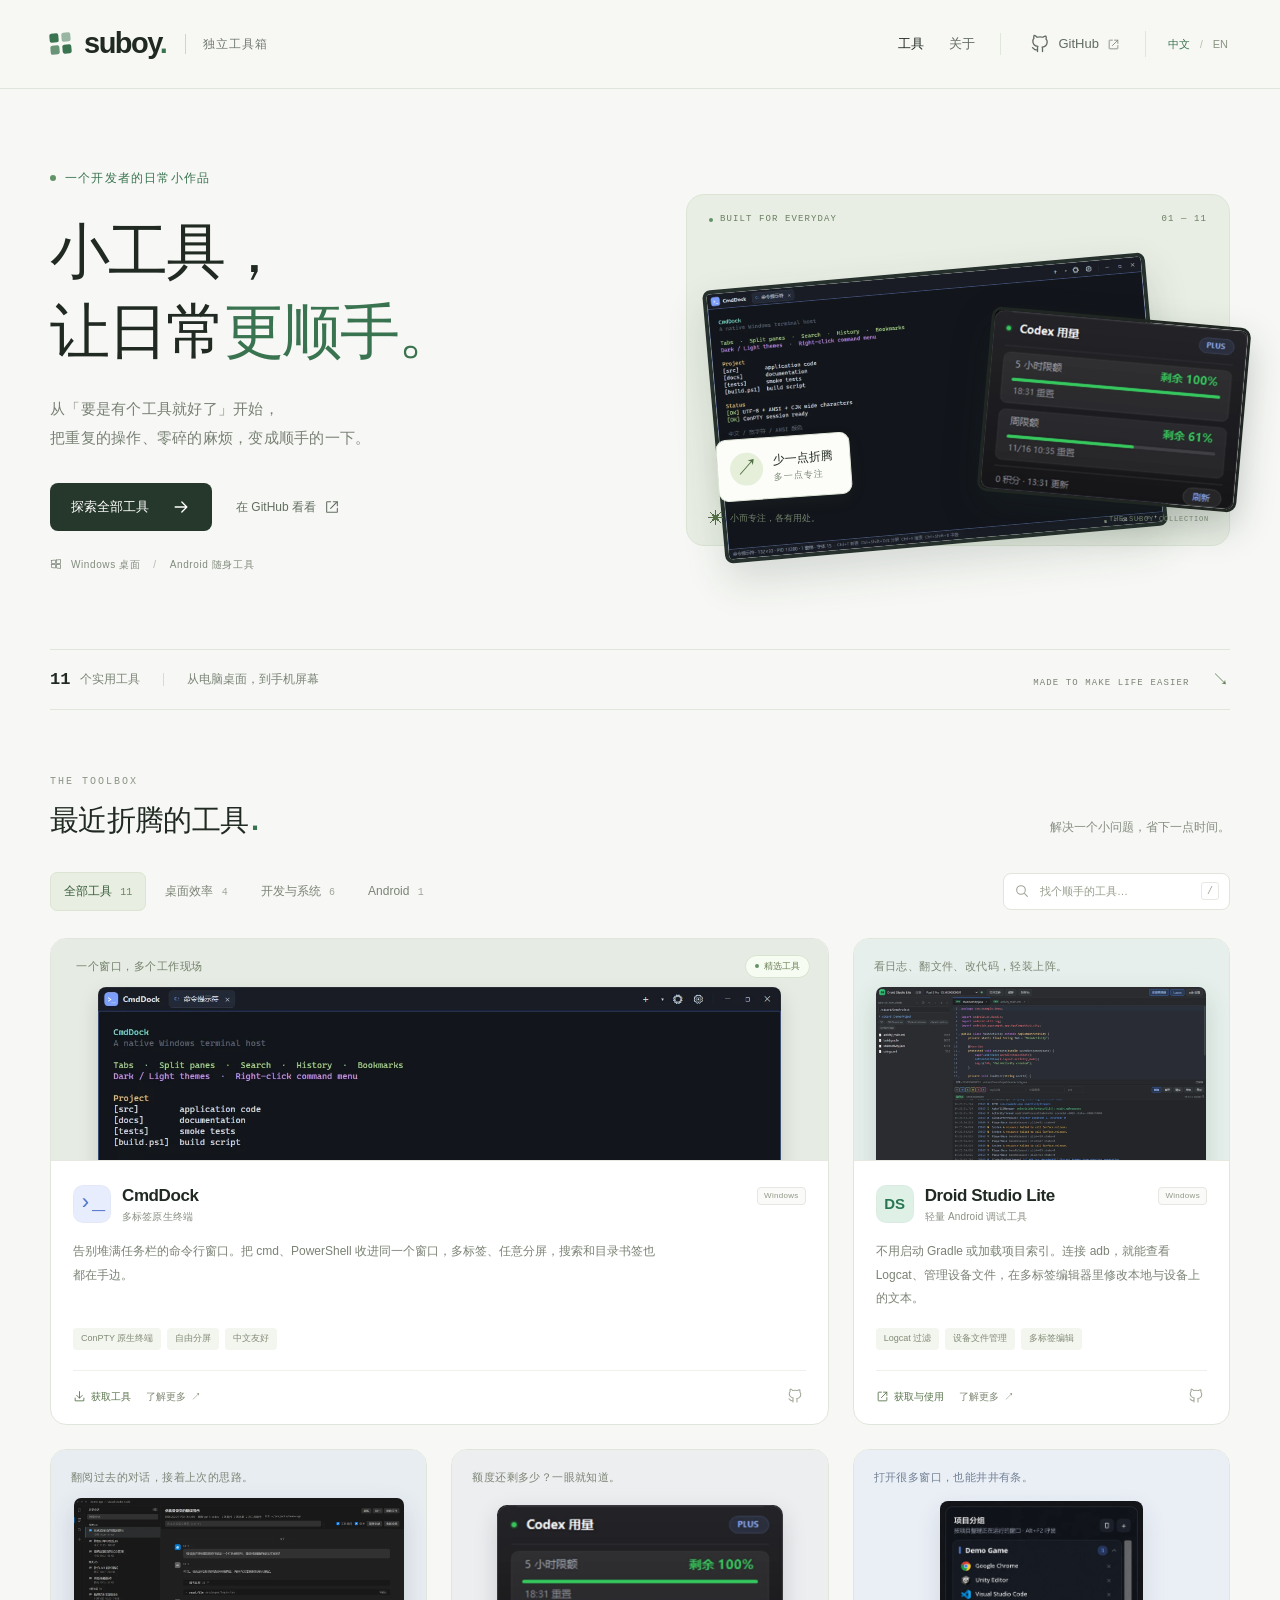
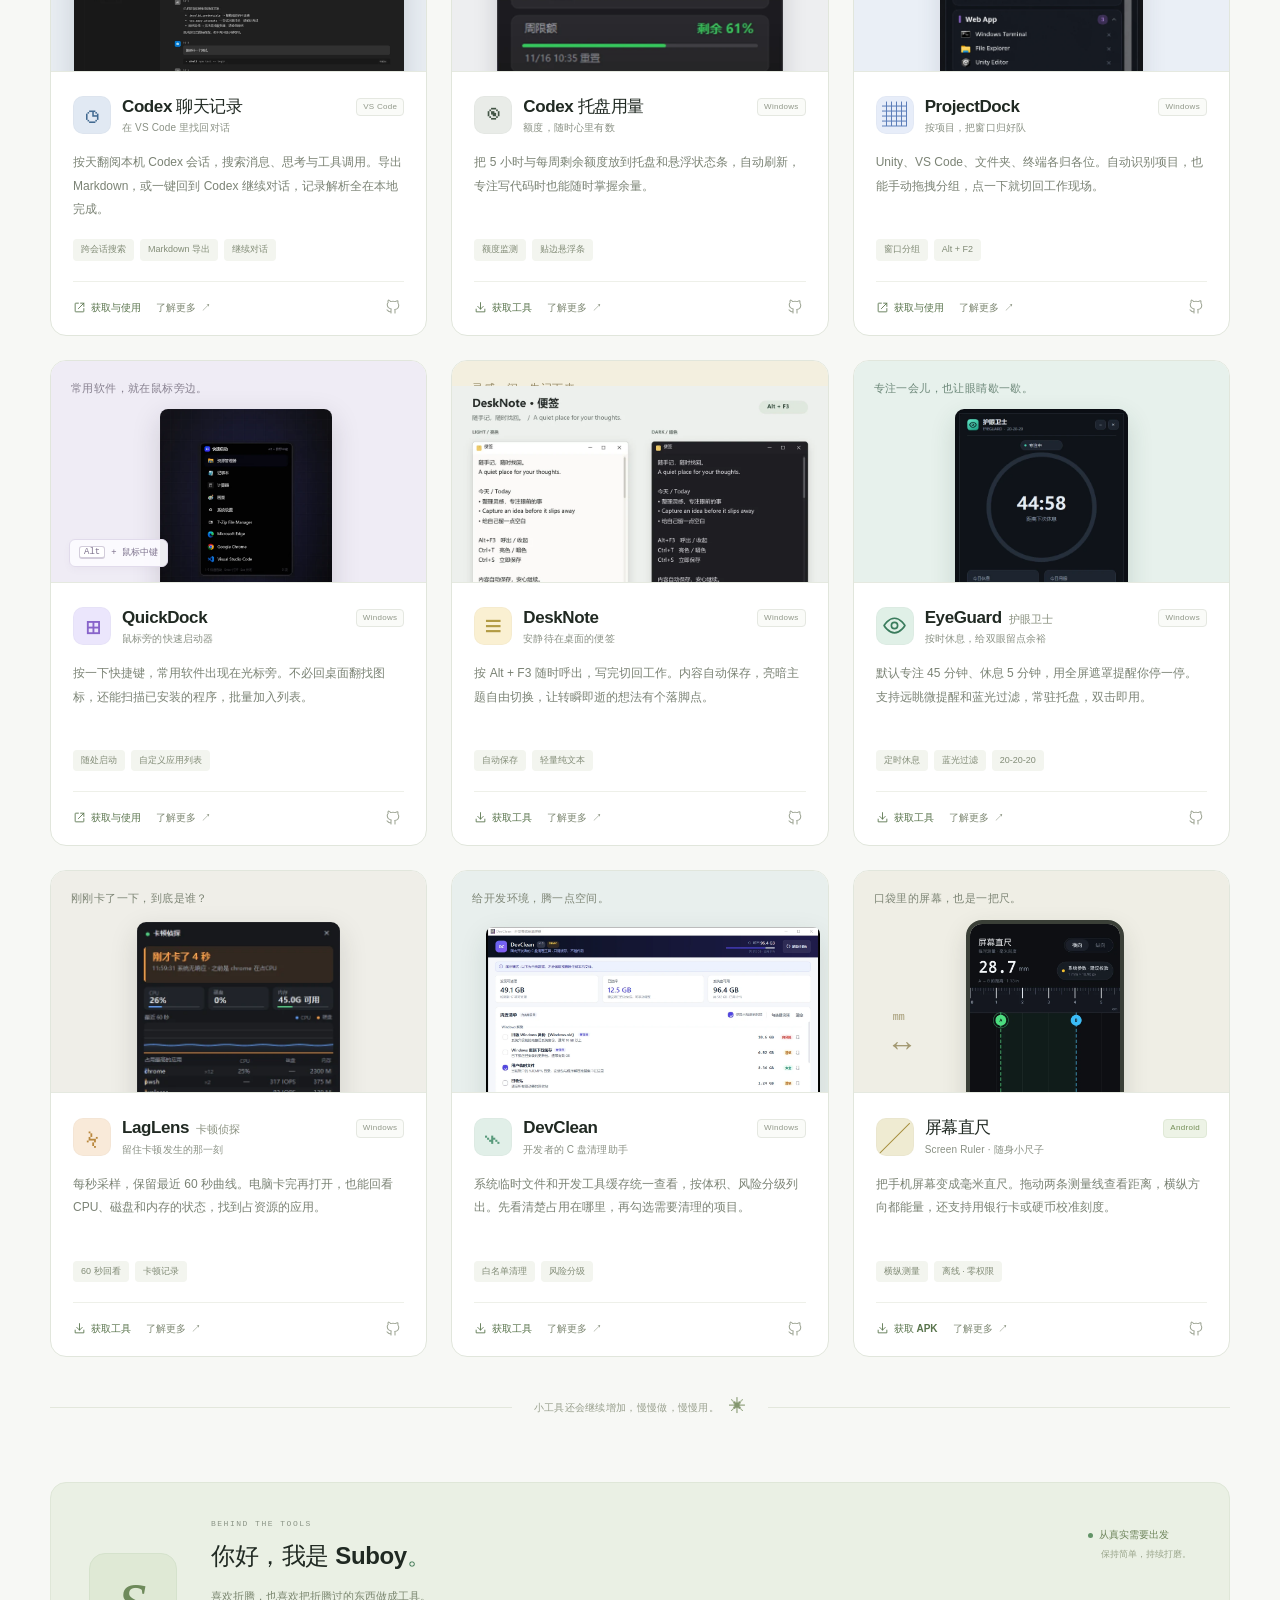
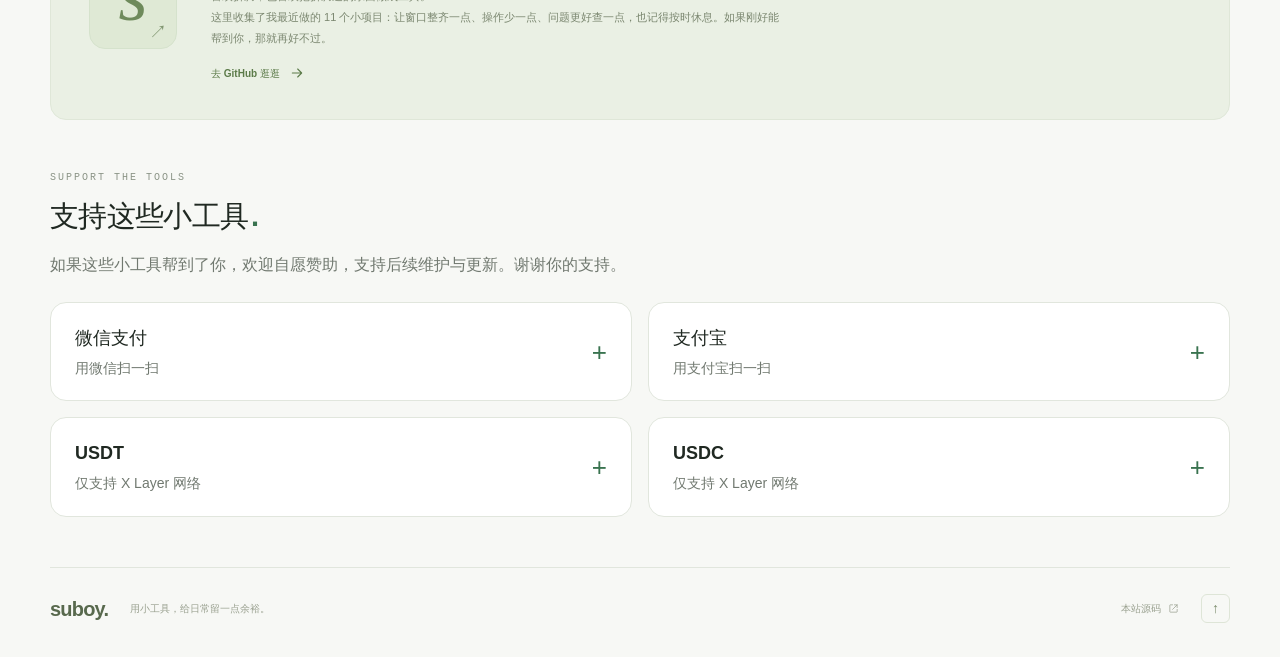
==== commit 10ce117f: "Add bilingual donation section with payment QR codes" ====
--- a/index.html
+++ b/index.html
@@ -140,6 +140,28 @@
       <div class="about-copy"><p class="section-kicker">BEHIND THE TOOLS</p><h2 id="about-title">你好，我是 Suboy<span class="green">。</span></h2><p>喜欢折腾，也喜欢把折腾过的东西做成工具。<br>这里收集了我最近做的 11 个小项目：让窗口整齐一点、操作少一点、问题更好查一点，也记得按时休息。如果刚好能帮到你，那就再好不过。</p><a href="https://github.com/suboy1219" target="_blank" rel="noopener noreferrer">去 GitHub 逛逛<svg class="icon small"><use href="#i-arrow"/></svg></a></div>
       <div class="about-note"><span class="status-dot"></span>从真实需要出发<span>保持简单，持续打磨。</span></div>
     </section>
+    <section class="support-section container" id="support" aria-labelledby="support-title">
+      <div class="section-heading"><div><p class="section-kicker">SUPPORT THE TOOLS</p><h2 id="support-title">支持这些小工具<span class="heading-dot">.</span></h2></div></div>
+      <p class="support-intro">如果这些小工具帮到了你，欢迎自愿赞助，支持后续维护与更新。谢谢你的支持。</p>
+      <div class="support-grid">
+        <details class="support-method">
+          <summary><span><strong>微信支付</strong><span class="support-method-note">用微信扫一扫</span></span><span class="support-toggle" aria-hidden="true">+</span></summary>
+          <div class="support-content"><a class="support-qr" href="./image/weixin.png" target="_blank" rel="noopener noreferrer" aria-label="查看微信收款码原图"><img src="./image/weixin.png" width="1118" height="1524" alt="微信支付赞助收款码" loading="lazy"></a><p class="support-image-hint">点击收款码查看原图，也可保存后在支付应用中识别。</p></div>
+        </details>
+        <details class="support-method">
+          <summary><span><strong>支付宝</strong><span class="support-method-note">用支付宝扫一扫</span></span><span class="support-toggle" aria-hidden="true">+</span></summary>
+          <div class="support-content"><a class="support-qr" href="./image/zhifubao.jpg" target="_blank" rel="noopener noreferrer" aria-label="查看支付宝收款码原图"><img src="./image/zhifubao.jpg" width="1080" height="1619" alt="支付宝赞助收款码" loading="lazy"></a><p class="support-image-hint">点击收款码查看原图，也可保存后在支付应用中识别。</p></div>
+        </details>
+        <details class="support-method">
+          <summary><span><strong>USDT</strong><span class="support-method-note">仅支持 X Layer 网络</span></span><span class="support-toggle" aria-hidden="true">+</span></summary>
+          <div class="support-content"><p class="support-network">请确认转出网络为 X Layer，并核对币种及收款地址。</p><a class="support-qr" href="./image/usdt.jpg" target="_blank" rel="noopener noreferrer" aria-label="查看 USDT 收款码原图"><img src="./image/usdt.jpg" width="917" height="1541" alt="USDT 赞助收款码，仅限 X Layer 网络" loading="lazy"></a><p class="support-address-label">收款地址</p><code class="support-address" dir="ltr">XKO71824335d92ad93f334f0f0c21fbeb782f01cceb</code><p class="support-image-hint">点击收款码查看原图。</p></div>
+        </details>
+        <details class="support-method">
+          <summary><span><strong>USDC</strong><span class="support-method-note">仅支持 X Layer 网络</span></span><span class="support-toggle" aria-hidden="true">+</span></summary>
+          <div class="support-content"><p class="support-network">请确认转出网络为 X Layer，并核对币种及收款地址。</p><a class="support-qr" href="./image/usdc.jpg" target="_blank" rel="noopener noreferrer" aria-label="查看 USDC 收款码原图"><img src="./image/usdc.jpg" width="917" height="1541" alt="USDC 赞助收款码，仅限 X Layer 网络" loading="lazy"></a><p class="support-address-label">收款地址</p><code class="support-address" dir="ltr">XKO71824335d92ad93f334f0f0c21fbeb782f01cceb</code><p class="support-image-hint">点击收款码查看原图。</p></div>
+        </details>
+      </div>
+    </section>
   </main>
 
   <footer class="site-footer container"><a class="footer-brand" href="#">suboy.</a><p>用小工具，给日常留一点余裕。</p><a href="https://github.com/suboy1219/suboy" target="_blank" rel="noopener noreferrer">本站源码<svg class="icon small"><use href="#i-external"/></svg></a><a class="back-top" href="#" aria-label="回到顶部">↑</a></footer>
--- a/styles.css
+++ b/styles.css
@@ -61,3 +61,26 @@
 .eye-visual{background:#e7f1ec}.eye-visual .preview-caption{color:#6d8879}.eye-visual img{top:48px;left:27%;width:46%;border-radius:9px;box-shadow:0 10px 26px #1e493629}.eye-icon{background:#e0f0e7;color:#397b5c}.eye-icon .icon{width:25px;height:25px}
 .droid-visual{background:#e6efeb}.droid-visual img{top:48px;left:6%;width:88%;border-radius:7px;box-shadow:0 10px 26px #1e493629}.droid-icon{background:#dff0e7;color:#287751;font-size:15px;font-weight:700}
 .history-visual{background:#e8edf2}.history-visual img{top:48px;left:6%;width:88%;border-radius:7px;box-shadow:0 10px 26px #24364a29}.history-icon{background:#e1e9f3;color:#426a91;font-size:25px}
+
+/* Native disclosure keeps the support section compact and works without JavaScript. */
+.support-section{padding-bottom:50px;scroll-margin-top:24px}
+.support-section .section-heading{margin-bottom:12px}
+.support-intro{font-size:16px;color:var(--muted);max-width:760px;margin-bottom:24px}
+.support-grid{display:grid;grid-template-columns:repeat(2,minmax(0,1fr));gap:16px;align-items:start}
+.support-method{min-width:0;background:var(--paper);border:1px solid var(--line);border-radius:var(--radius);overflow:hidden}
+.support-method summary{display:flex;align-items:center;justify-content:space-between;gap:16px;padding:20px 24px;cursor:pointer;list-style:none}
+.support-method summary::-webkit-details-marker{display:none}
+.support-method summary:focus-visible{outline:3px solid #49825f;outline-offset:-5px;border-radius:var(--radius)}
+.support-method summary:hover{background:var(--soft)}
+.support-method summary strong{display:block;font-size:18px;font-weight:600}
+.support-method-note{display:block;margin-top:3px;font-size:14px;color:var(--muted)}
+.support-toggle{font-size:26px;line-height:1;color:var(--green);flex:none}
+.support-method[open] .support-toggle{transform:rotate(45deg)}
+.support-content{border-top:1px solid var(--line);padding:20px 24px 24px}
+.support-qr{display:block;width:min(100%,300px);margin-inline:auto;border-radius:10px;overflow:hidden}
+.support-qr img{width:100%;height:auto}
+.support-image-hint{margin-top:14px;font-size:14px;color:var(--muted);text-align:center}
+.support-network{font-size:14px;color:var(--green);margin-bottom:18px}
+.support-address-label{font-size:14px;color:var(--muted);margin-top:18px;margin-bottom:6px}
+.support-address{display:block;font:14px/1.7 Consolas,monospace;overflow-wrap:anywhere;user-select:all;background:var(--soft);padding:10px 12px;border-radius:8px}
+@media(max-width:600px){.support-grid{grid-template-columns:minmax(0,1fr)}.support-section{padding-bottom:32px}.support-method summary{padding:18px 20px}.support-content{padding:18px 20px 22px}}
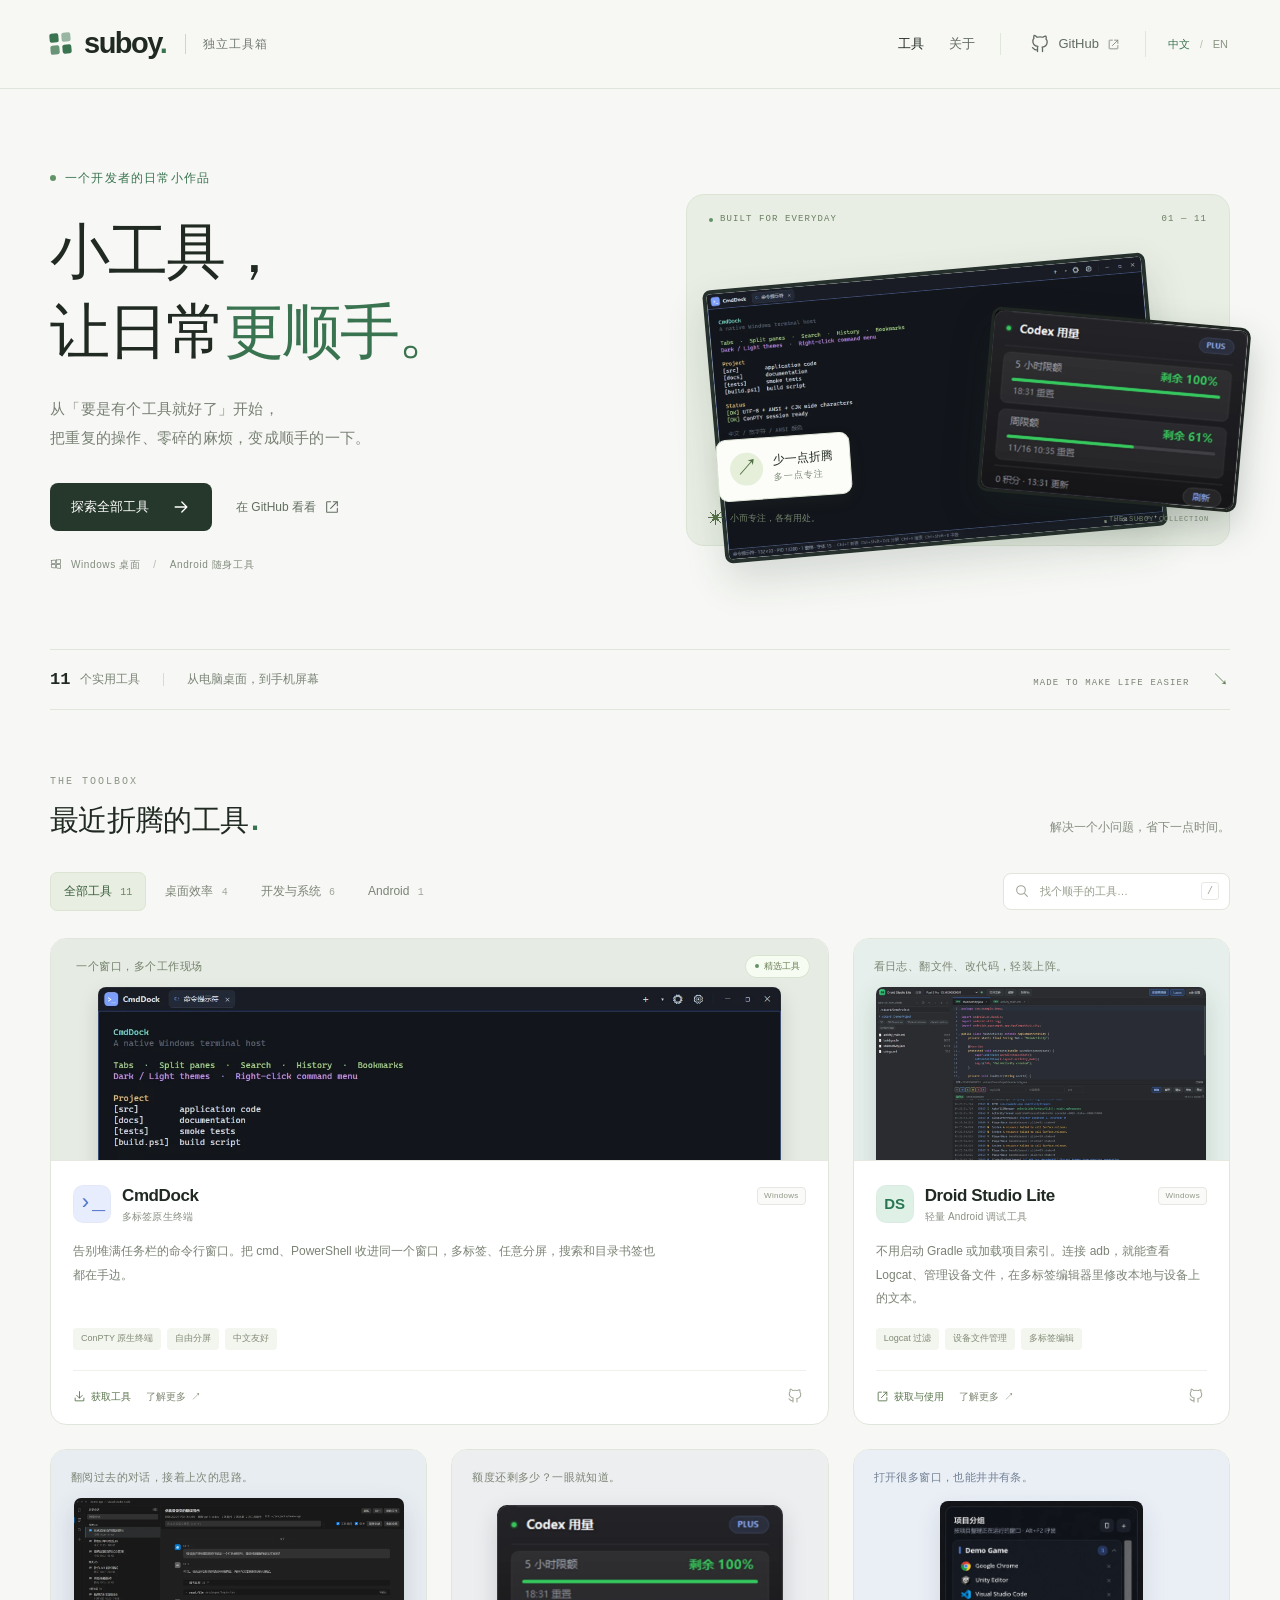
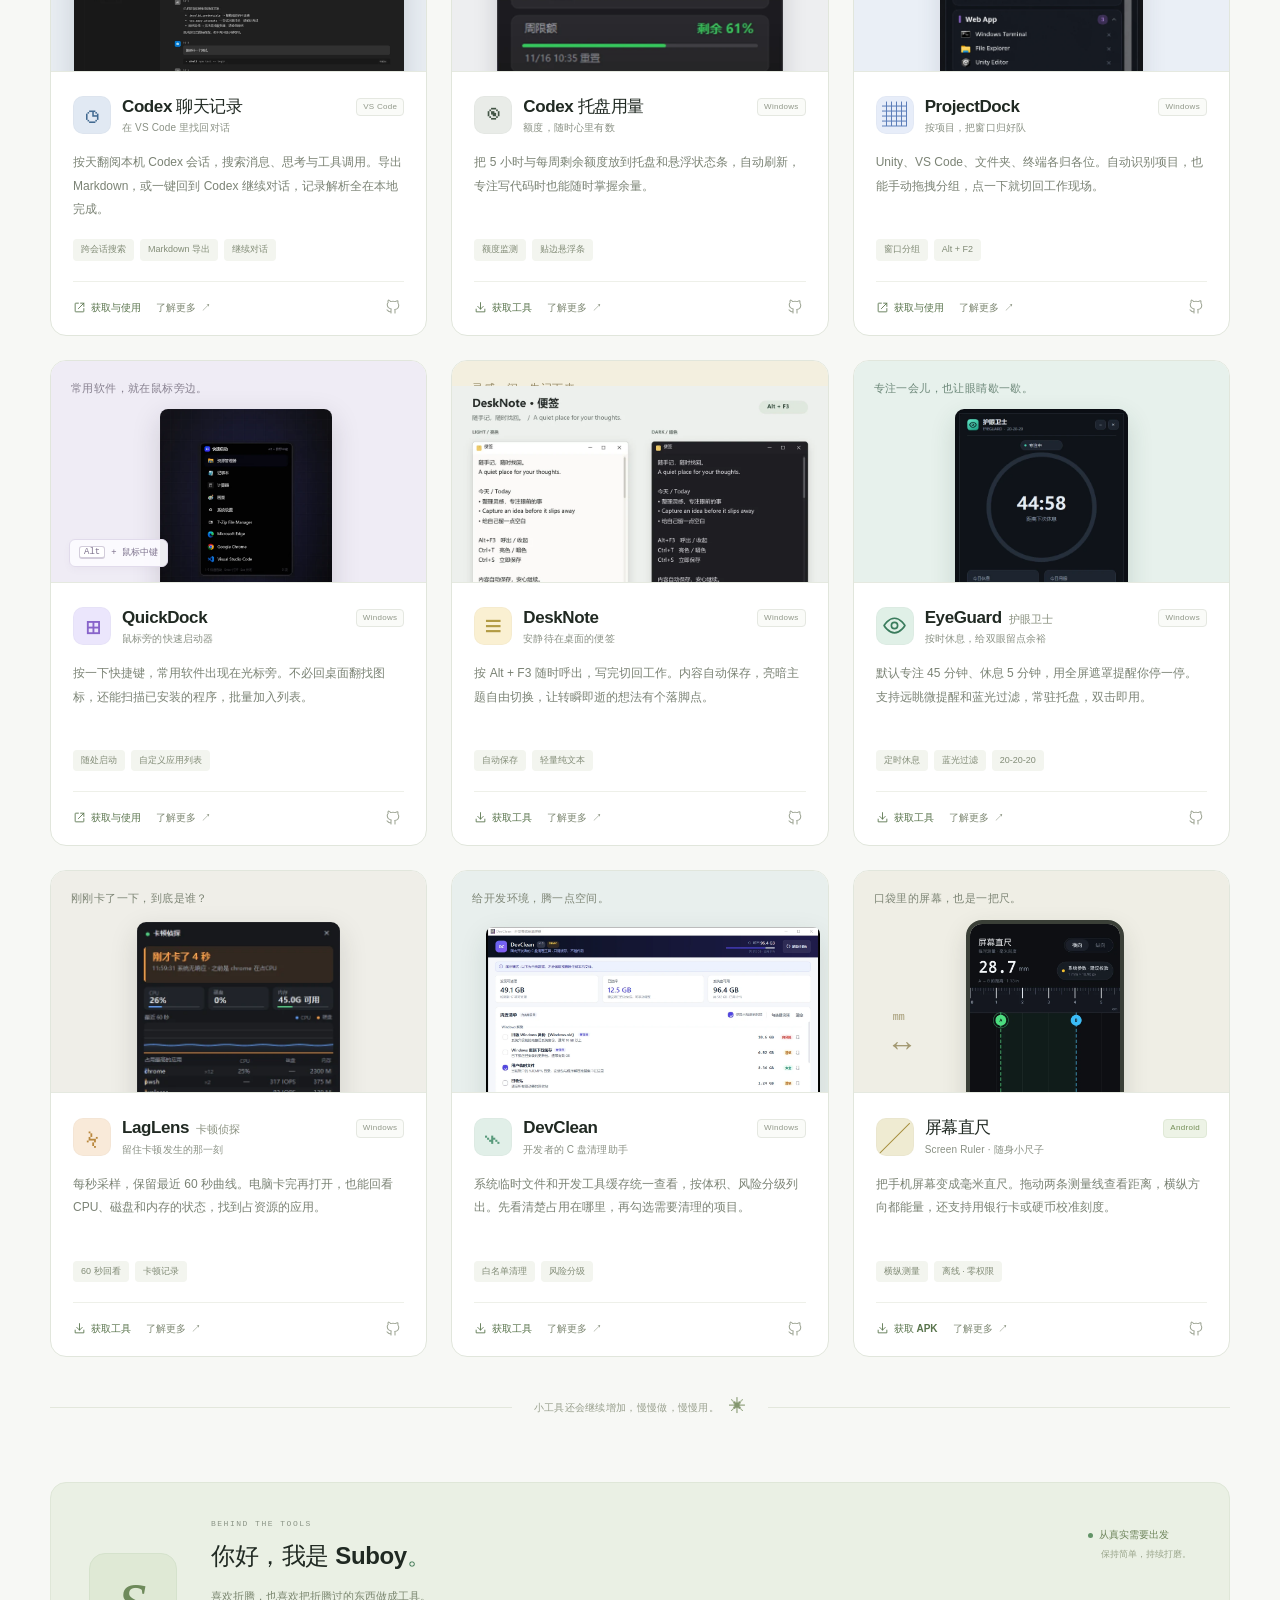
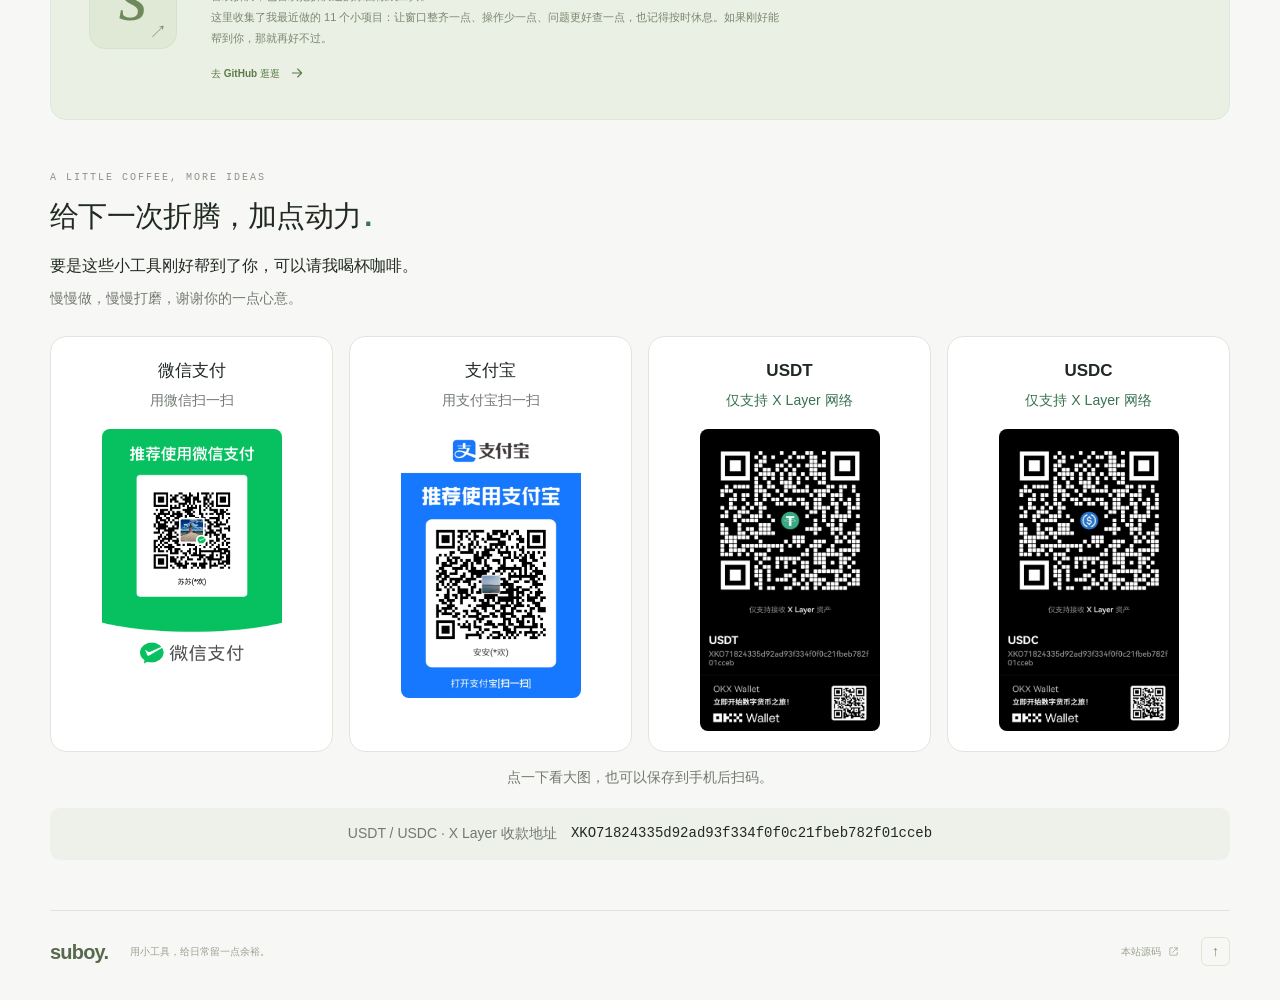
==== commit ad2192ea: "Show smaller donation codes directly and refresh support copy" ====
--- a/index.html
+++ b/index.html
@@ -141,26 +141,28 @@
       <div class="about-note"><span class="status-dot"></span>从真实需要出发<span>保持简单，持续打磨。</span></div>
     </section>
     <section class="support-section container" id="support" aria-labelledby="support-title">
-      <div class="section-heading"><div><p class="section-kicker">SUPPORT THE TOOLS</p><h2 id="support-title">支持这些小工具<span class="heading-dot">.</span></h2></div></div>
-      <p class="support-intro">如果这些小工具帮到了你，欢迎自愿赞助，支持后续维护与更新。谢谢你的支持。</p>
+      <div class="section-heading"><div><p class="section-kicker">A LITTLE COFFEE, MORE IDEAS</p><h2 id="support-title">给下一次折腾，加点动力<span class="heading-dot">.</span></h2></div></div>
+      <p class="support-intro">要是这些小工具刚好帮到了你，可以请我喝杯咖啡。<span>慢慢做，慢慢打磨，谢谢你的一点心意。</span></p>
       <div class="support-grid">
-        <details class="support-method">
-          <summary><span><strong>微信支付</strong><span class="support-method-note">用微信扫一扫</span></span><span class="support-toggle" aria-hidden="true">+</span></summary>
-          <div class="support-content"><a class="support-qr" href="./image/weixin.png" target="_blank" rel="noopener noreferrer" aria-label="查看微信收款码原图"><img src="./image/weixin.png" width="1118" height="1524" alt="微信支付赞助收款码" loading="lazy"></a><p class="support-image-hint">点击收款码查看原图，也可保存后在支付应用中识别。</p></div>
-        </details>
-        <details class="support-method">
-          <summary><span><strong>支付宝</strong><span class="support-method-note">用支付宝扫一扫</span></span><span class="support-toggle" aria-hidden="true">+</span></summary>
-          <div class="support-content"><a class="support-qr" href="./image/zhifubao.jpg" target="_blank" rel="noopener noreferrer" aria-label="查看支付宝收款码原图"><img src="./image/zhifubao.jpg" width="1080" height="1619" alt="支付宝赞助收款码" loading="lazy"></a><p class="support-image-hint">点击收款码查看原图，也可保存后在支付应用中识别。</p></div>
-        </details>
-        <details class="support-method">
-          <summary><span><strong>USDT</strong><span class="support-method-note">仅支持 X Layer 网络</span></span><span class="support-toggle" aria-hidden="true">+</span></summary>
-          <div class="support-content"><p class="support-network">请确认转出网络为 X Layer，并核对币种及收款地址。</p><a class="support-qr" href="./image/usdt.jpg" target="_blank" rel="noopener noreferrer" aria-label="查看 USDT 收款码原图"><img src="./image/usdt.jpg" width="917" height="1541" alt="USDT 赞助收款码，仅限 X Layer 网络" loading="lazy"></a><p class="support-address-label">收款地址</p><code class="support-address" dir="ltr">XKO71824335d92ad93f334f0f0c21fbeb782f01cceb</code><p class="support-image-hint">点击收款码查看原图。</p></div>
-        </details>
-        <details class="support-method">
-          <summary><span><strong>USDC</strong><span class="support-method-note">仅支持 X Layer 网络</span></span><span class="support-toggle" aria-hidden="true">+</span></summary>
-          <div class="support-content"><p class="support-network">请确认转出网络为 X Layer，并核对币种及收款地址。</p><a class="support-qr" href="./image/usdc.jpg" target="_blank" rel="noopener noreferrer" aria-label="查看 USDC 收款码原图"><img src="./image/usdc.jpg" width="917" height="1541" alt="USDC 赞助收款码，仅限 X Layer 网络" loading="lazy"></a><p class="support-address-label">收款地址</p><code class="support-address" dir="ltr">XKO71824335d92ad93f334f0f0c21fbeb782f01cceb</code><p class="support-image-hint">点击收款码查看原图。</p></div>
-        </details>
+        <figure class="support-method">
+          <figcaption><h3>微信支付</h3><p class="support-method-note">用微信扫一扫</p></figcaption>
+          <a class="support-qr" href="./image/weixin.png" target="_blank" rel="noopener noreferrer" aria-label="查看微信收款码原图"><img src="./image/weixin.png" width="1118" height="1524" alt="微信支付赞助收款码" loading="lazy"></a>
+        </figure>
+        <figure class="support-method">
+          <figcaption><h3>支付宝</h3><p class="support-method-note">用支付宝扫一扫</p></figcaption>
+          <a class="support-qr" href="./image/zhifubao.jpg" target="_blank" rel="noopener noreferrer" aria-label="查看支付宝收款码原图"><img src="./image/zhifubao.jpg" width="1080" height="1619" alt="支付宝赞助收款码" loading="lazy"></a>
+        </figure>
+        <figure class="support-method">
+          <figcaption><h3>USDT</h3><p class="support-method-note support-network">仅支持 X Layer 网络</p></figcaption>
+          <a class="support-qr" href="./image/usdt.jpg" target="_blank" rel="noopener noreferrer" aria-label="查看 USDT 收款码原图"><img src="./image/usdt.jpg" width="917" height="1541" alt="USDT 赞助收款码，仅限 X Layer 网络" loading="lazy"></a>
+        </figure>
+        <figure class="support-method">
+          <figcaption><h3>USDC</h3><p class="support-method-note support-network">仅支持 X Layer 网络</p></figcaption>
+          <a class="support-qr" href="./image/usdc.jpg" target="_blank" rel="noopener noreferrer" aria-label="查看 USDC 收款码原图"><img src="./image/usdc.jpg" width="917" height="1541" alt="USDC 赞助收款码，仅限 X Layer 网络" loading="lazy"></a>
+        </figure>
       </div>
+      <p class="support-image-hint">点一下看大图，也可以保存到手机后扫码。</p>
+      <div class="support-wallet"><span class="support-address-label">USDT / USDC · X Layer 收款地址</span><code class="support-address" dir="ltr">XKO71824335d92ad93f334f0f0c21fbeb782f01cceb</code></div>
     </section>
   </main>
 
--- a/styles.css
+++ b/styles.css
@@ -62,25 +62,22 @@
 .droid-visual{background:#e6efeb}.droid-visual img{top:48px;left:6%;width:88%;border-radius:7px;box-shadow:0 10px 26px #1e493629}.droid-icon{background:#dff0e7;color:#287751;font-size:15px;font-weight:700}
 .history-visual{background:#e8edf2}.history-visual img{top:48px;left:6%;width:88%;border-radius:7px;box-shadow:0 10px 26px #24364a29}.history-icon{background:#e1e9f3;color:#426a91;font-size:25px}
 
-/* Native disclosure keeps the support section compact and works without JavaScript. */
+/* Four small payment images, visible without an extra interaction. */
 .support-section{padding-bottom:50px;scroll-margin-top:24px}
 .support-section .section-heading{margin-bottom:12px}
-.support-intro{font-size:16px;color:var(--muted);max-width:760px;margin-bottom:24px}
-.support-grid{display:grid;grid-template-columns:repeat(2,minmax(0,1fr));gap:16px;align-items:start}
-.support-method{min-width:0;background:var(--paper);border:1px solid var(--line);border-radius:var(--radius);overflow:hidden}
-.support-method summary{display:flex;align-items:center;justify-content:space-between;gap:16px;padding:20px 24px;cursor:pointer;list-style:none}
-.support-method summary::-webkit-details-marker{display:none}
-.support-method summary:focus-visible{outline:3px solid #49825f;outline-offset:-5px;border-radius:var(--radius)}
-.support-method summary:hover{background:var(--soft)}
-.support-method summary strong{display:block;font-size:18px;font-weight:600}
-.support-method-note{display:block;margin-top:3px;font-size:14px;color:var(--muted)}
-.support-toggle{font-size:26px;line-height:1;color:var(--green);flex:none}
-.support-method[open] .support-toggle{transform:rotate(45deg)}
-.support-content{border-top:1px solid var(--line);padding:20px 24px 24px}
-.support-qr{display:block;width:min(100%,300px);margin-inline:auto;border-radius:10px;overflow:hidden}
+.support-intro{font-size:16px;color:var(--ink);max-width:760px;margin-bottom:24px;line-height:1.9}
+.support-intro>span{display:block;font-size:14px;color:var(--muted);margin-top:4px}
+.support-grid{display:grid;grid-template-columns:repeat(4,minmax(0,1fr));gap:16px}
+.support-method{min-width:0;padding:20px 16px;background:var(--paper);border:1px solid var(--line);border-radius:var(--radius);text-align:center}
+.support-method figcaption{margin-bottom:16px}
+.support-method h3{font-size:17px;font-weight:600}
+.support-method-note{margin-top:3px;font-size:14px;color:var(--muted)}
+.support-network{color:var(--green)}
+.support-qr{display:block;width:min(100%,180px);margin-inline:auto;border-radius:8px;overflow:hidden}
 .support-qr img{width:100%;height:auto}
 .support-image-hint{margin-top:14px;font-size:14px;color:var(--muted);text-align:center}
-.support-network{font-size:14px;color:var(--green);margin-bottom:18px}
-.support-address-label{font-size:14px;color:var(--muted);margin-top:18px;margin-bottom:6px}
-.support-address{display:block;font:14px/1.7 Consolas,monospace;overflow-wrap:anywhere;user-select:all;background:var(--soft);padding:10px 12px;border-radius:8px}
-@media(max-width:600px){.support-grid{grid-template-columns:minmax(0,1fr)}.support-section{padding-bottom:32px}.support-method summary{padding:18px 20px}.support-content{padding:18px 20px 22px}}
+.support-wallet{display:flex;align-items:center;justify-content:center;flex-wrap:wrap;gap:6px 14px;margin-top:18px;padding:14px 16px;background:var(--soft);border-radius:10px}
+.support-address-label{font-size:14px;color:var(--muted)}
+.support-address{min-width:0;font:14px/1.7 Consolas,monospace;overflow-wrap:anywhere;user-select:all}
+@media(max-width:850px){.support-grid{grid-template-columns:repeat(2,minmax(0,1fr))}}
+@media(max-width:600px){.support-section{padding-bottom:32px}.support-grid{gap:12px}.support-method{padding:16px 12px}.support-method h3{font-size:16px}.support-wallet{justify-content:flex-start}}
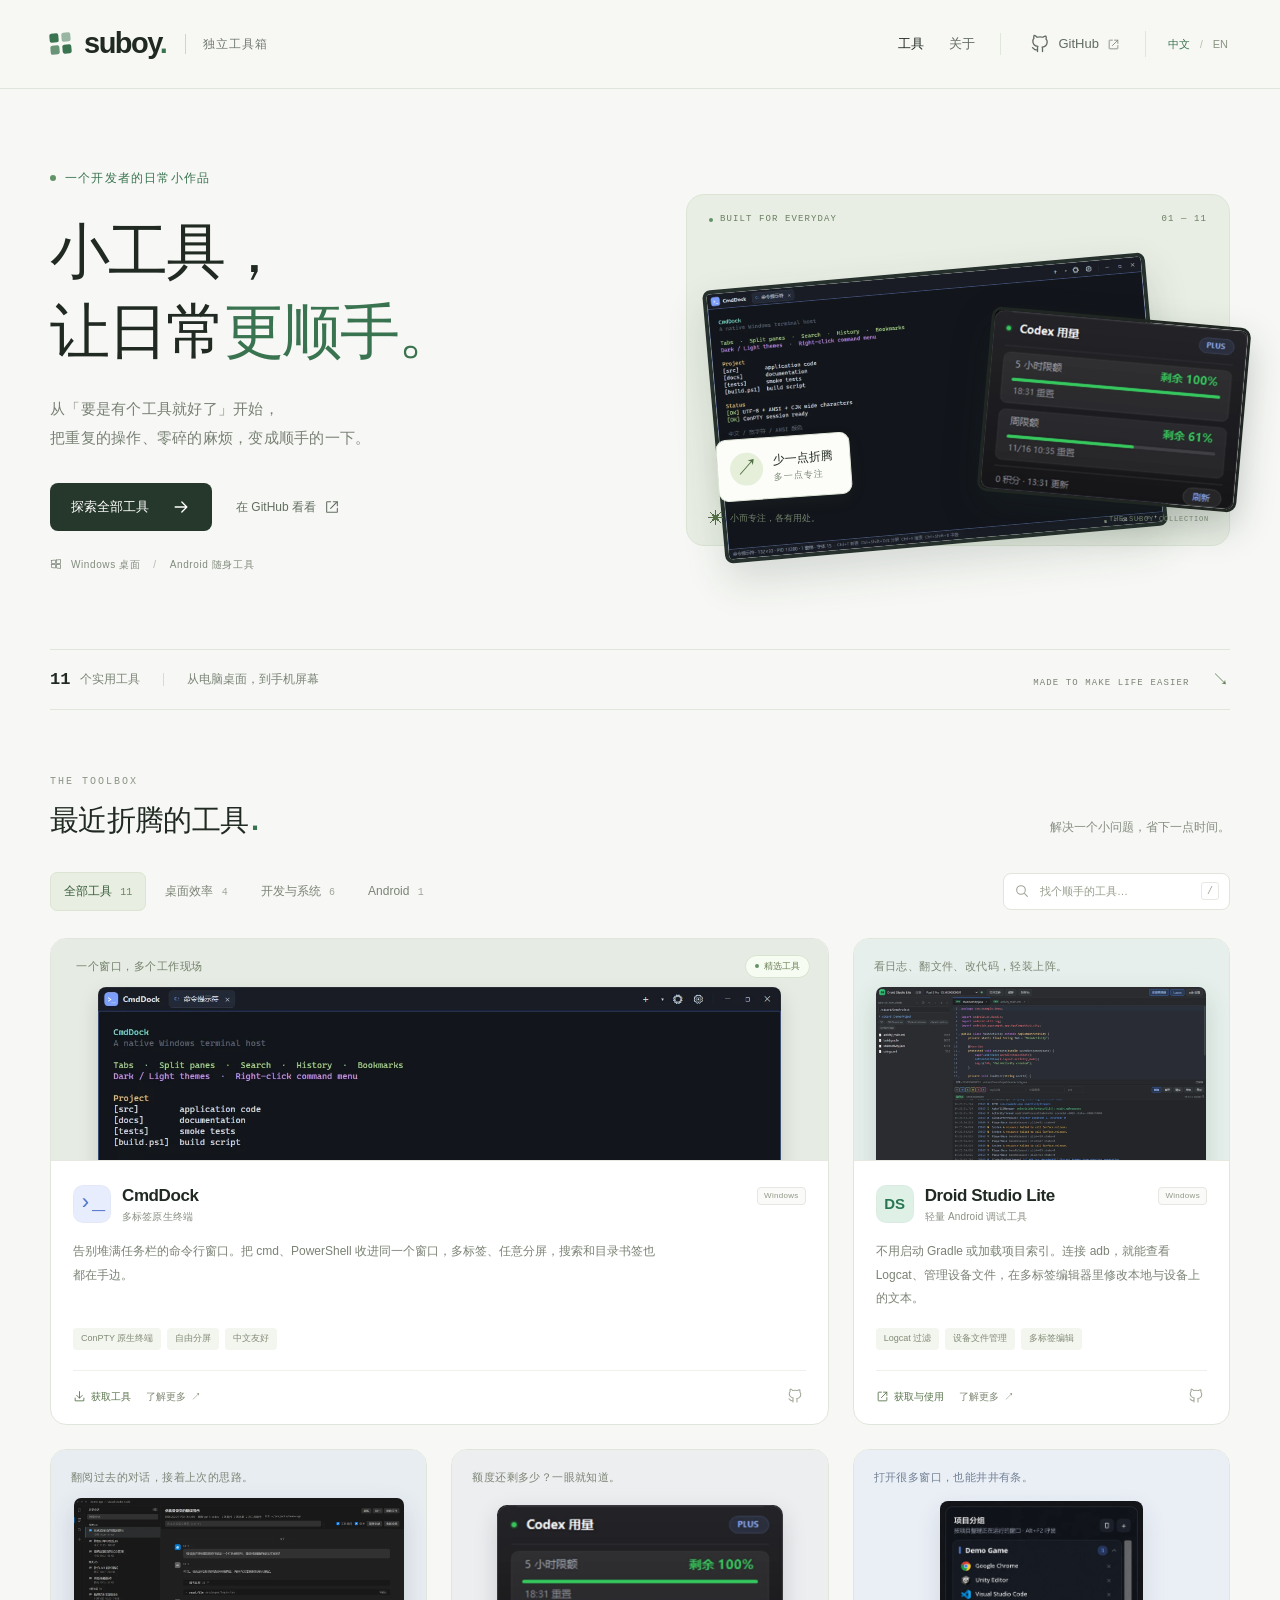
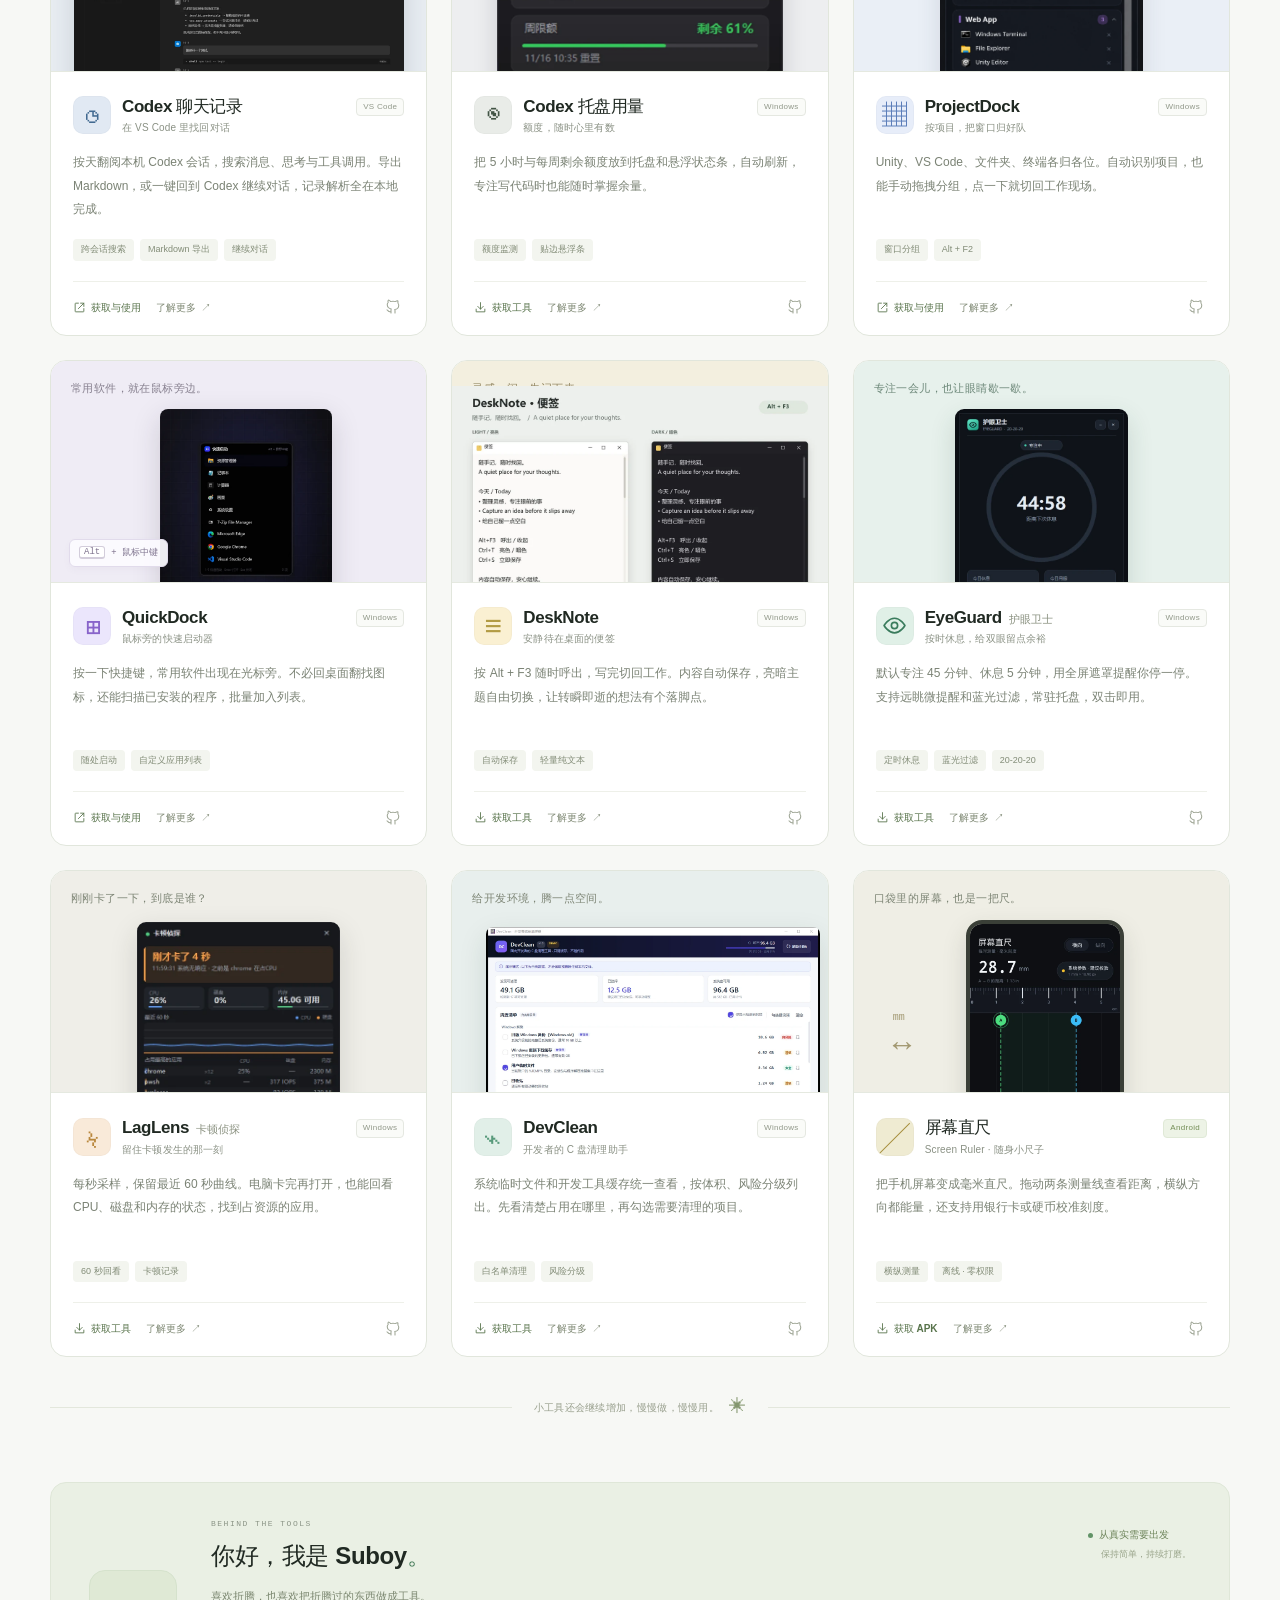
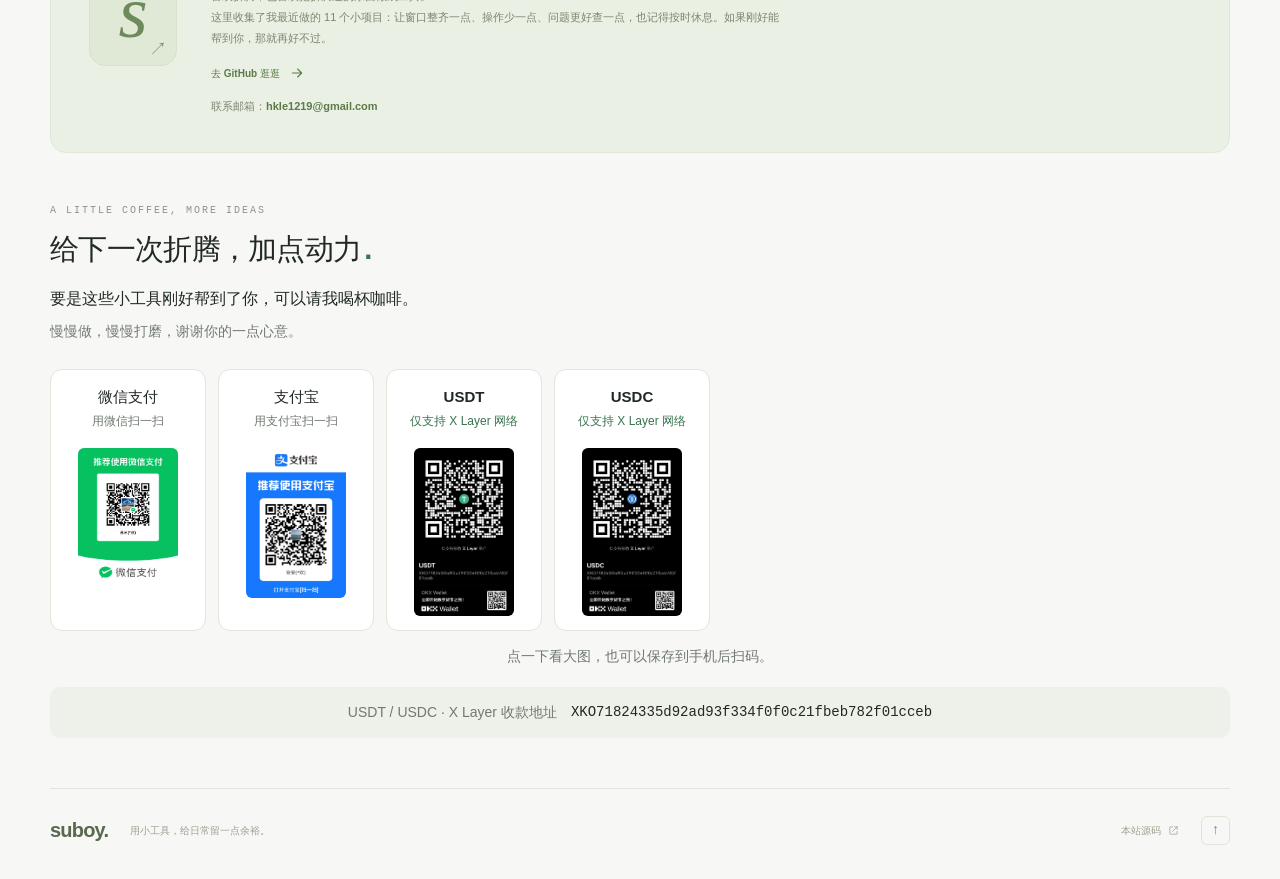
==== commit cf5ddf6b: "Add contact email to Chinese and English about sections" ====
--- a/index.html
+++ b/index.html
@@ -137,7 +137,7 @@
 
     <section class="about-section container" id="about" aria-labelledby="about-title">
       <div class="about-monogram" aria-hidden="true">s<span>↗</span></div>
-      <div class="about-copy"><p class="section-kicker">BEHIND THE TOOLS</p><h2 id="about-title">你好，我是 Suboy<span class="green">。</span></h2><p>喜欢折腾，也喜欢把折腾过的东西做成工具。<br>这里收集了我最近做的 11 个小项目：让窗口整齐一点、操作少一点、问题更好查一点，也记得按时休息。如果刚好能帮到你，那就再好不过。</p><a href="https://github.com/suboy1219" target="_blank" rel="noopener noreferrer">去 GitHub 逛逛<svg class="icon small"><use href="#i-arrow"/></svg></a></div>
+      <div class="about-copy"><p class="section-kicker">BEHIND THE TOOLS</p><h2 id="about-title">你好，我是 Suboy<span class="green">。</span></h2><p>喜欢折腾，也喜欢把折腾过的东西做成工具。<br>这里收集了我最近做的 11 个小项目：让窗口整齐一点、操作少一点、问题更好查一点，也记得按时休息。如果刚好能帮到你，那就再好不过。</p><a href="https://github.com/suboy1219" target="_blank" rel="noopener noreferrer">去 GitHub 逛逛<svg class="icon small"><use href="#i-arrow"/></svg></a><p class="about-contact"><span>联系邮箱：</span><a href="mailto:hkle1219@gmail.com">hkle1219@gmail.com</a></p></div>
       <div class="about-note"><span class="status-dot"></span>从真实需要出发<span>保持简单，持续打磨。</span></div>
     </section>
     <section class="support-section container" id="support" aria-labelledby="support-title">
--- a/styles.css
+++ b/styles.css
@@ -62,22 +62,25 @@
 .droid-visual{background:#e6efeb}.droid-visual img{top:48px;left:6%;width:88%;border-radius:7px;box-shadow:0 10px 26px #1e493629}.droid-icon{background:#dff0e7;color:#287751;font-size:15px;font-weight:700}
 .history-visual{background:#e8edf2}.history-visual img{top:48px;left:6%;width:88%;border-radius:7px;box-shadow:0 10px 26px #24364a29}.history-icon{background:#e1e9f3;color:#426a91;font-size:25px}
 
+.about-contact{margin-top:12px;overflow-wrap:anywhere}
+.about-contact a{color:#5c7b49;font-weight:600;text-underline-offset:3px}
+.about-contact a:hover{text-decoration:underline}
+
 /* Four small payment images, visible without an extra interaction. */
 .support-section{padding-bottom:50px;scroll-margin-top:24px}
 .support-section .section-heading{margin-bottom:12px}
 .support-intro{font-size:16px;color:var(--ink);max-width:760px;margin-bottom:24px;line-height:1.9}
 .support-intro>span{display:block;font-size:14px;color:var(--muted);margin-top:4px}
-.support-grid{display:grid;grid-template-columns:repeat(4,minmax(0,1fr));gap:16px}
-.support-method{min-width:0;padding:20px 16px;background:var(--paper);border:1px solid var(--line);border-radius:var(--radius);text-align:center}
-.support-method figcaption{margin-bottom:16px}
-.support-method h3{font-size:17px;font-weight:600}
-.support-method-note{margin-top:3px;font-size:14px;color:var(--muted)}
+.support-grid{display:grid;grid-template-columns:repeat(4,minmax(0,1fr));gap:12px;max-width:660px}
+.support-method{min-width:0;padding:14px 10px;background:var(--paper);border:1px solid var(--line);border-radius:12px;text-align:center}
+.support-method figcaption{min-height:54px;margin-bottom:10px}
+.support-method h3{font-size:15px;font-weight:600}
+.support-method-note{margin-top:3px;font-size:12px;line-height:1.5;color:var(--muted)}
 .support-network{color:var(--green)}
-.support-qr{display:block;width:min(100%,180px);margin-inline:auto;border-radius:8px;overflow:hidden}
+.support-qr{display:block;width:min(100%,100px);margin-inline:auto;border-radius:6px;overflow:hidden}
 .support-qr img{width:100%;height:auto}
 .support-image-hint{margin-top:14px;font-size:14px;color:var(--muted);text-align:center}
 .support-wallet{display:flex;align-items:center;justify-content:center;flex-wrap:wrap;gap:6px 14px;margin-top:18px;padding:14px 16px;background:var(--soft);border-radius:10px}
 .support-address-label{font-size:14px;color:var(--muted)}
 .support-address{min-width:0;font:14px/1.7 Consolas,monospace;overflow-wrap:anywhere;user-select:all}
-@media(max-width:850px){.support-grid{grid-template-columns:repeat(2,minmax(0,1fr))}}
-@media(max-width:600px){.support-section{padding-bottom:32px}.support-grid{gap:12px}.support-method{padding:16px 12px}.support-method h3{font-size:16px}.support-wallet{justify-content:flex-start}}
+@media(max-width:600px){.support-section{padding-bottom:32px}.support-grid{gap:6px}.support-method{padding:10px 4px}.support-method figcaption{min-height:92px}.support-method h3{font-size:14px}.support-wallet{justify-content:flex-start}}
